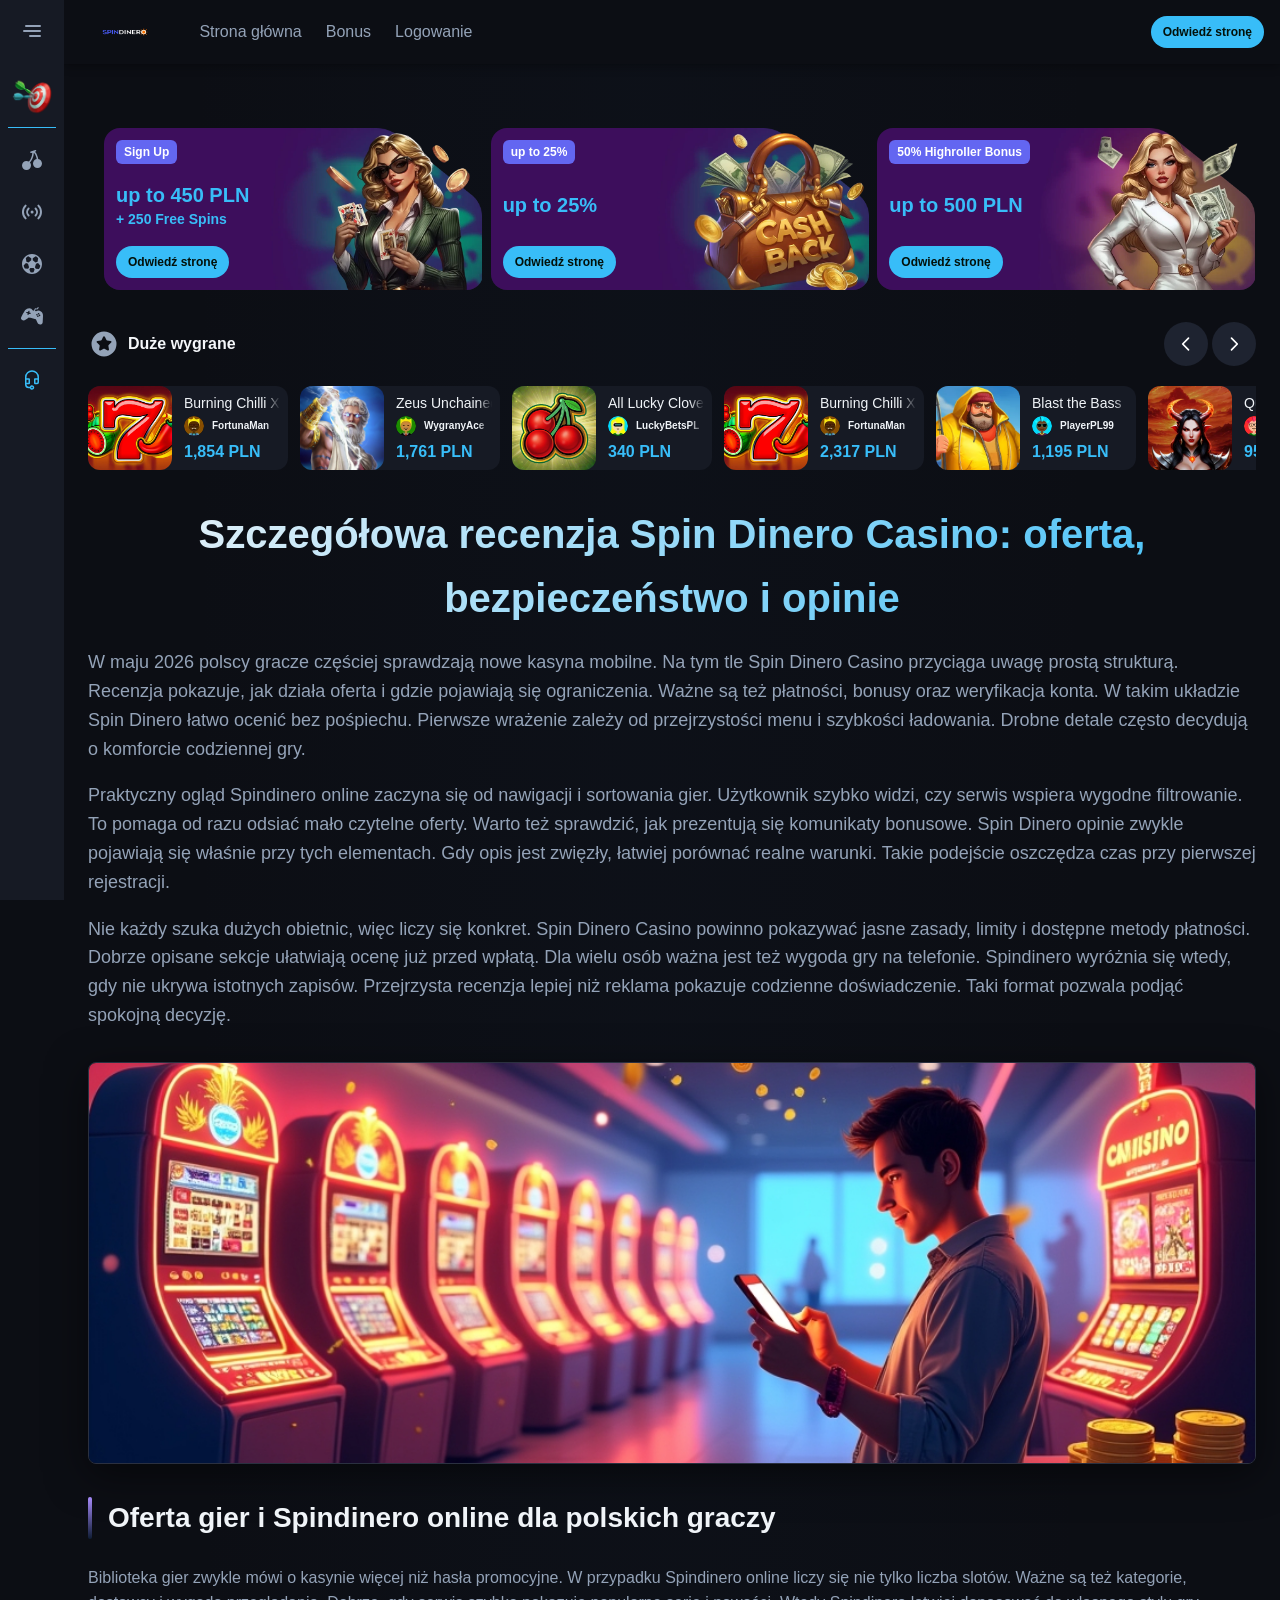
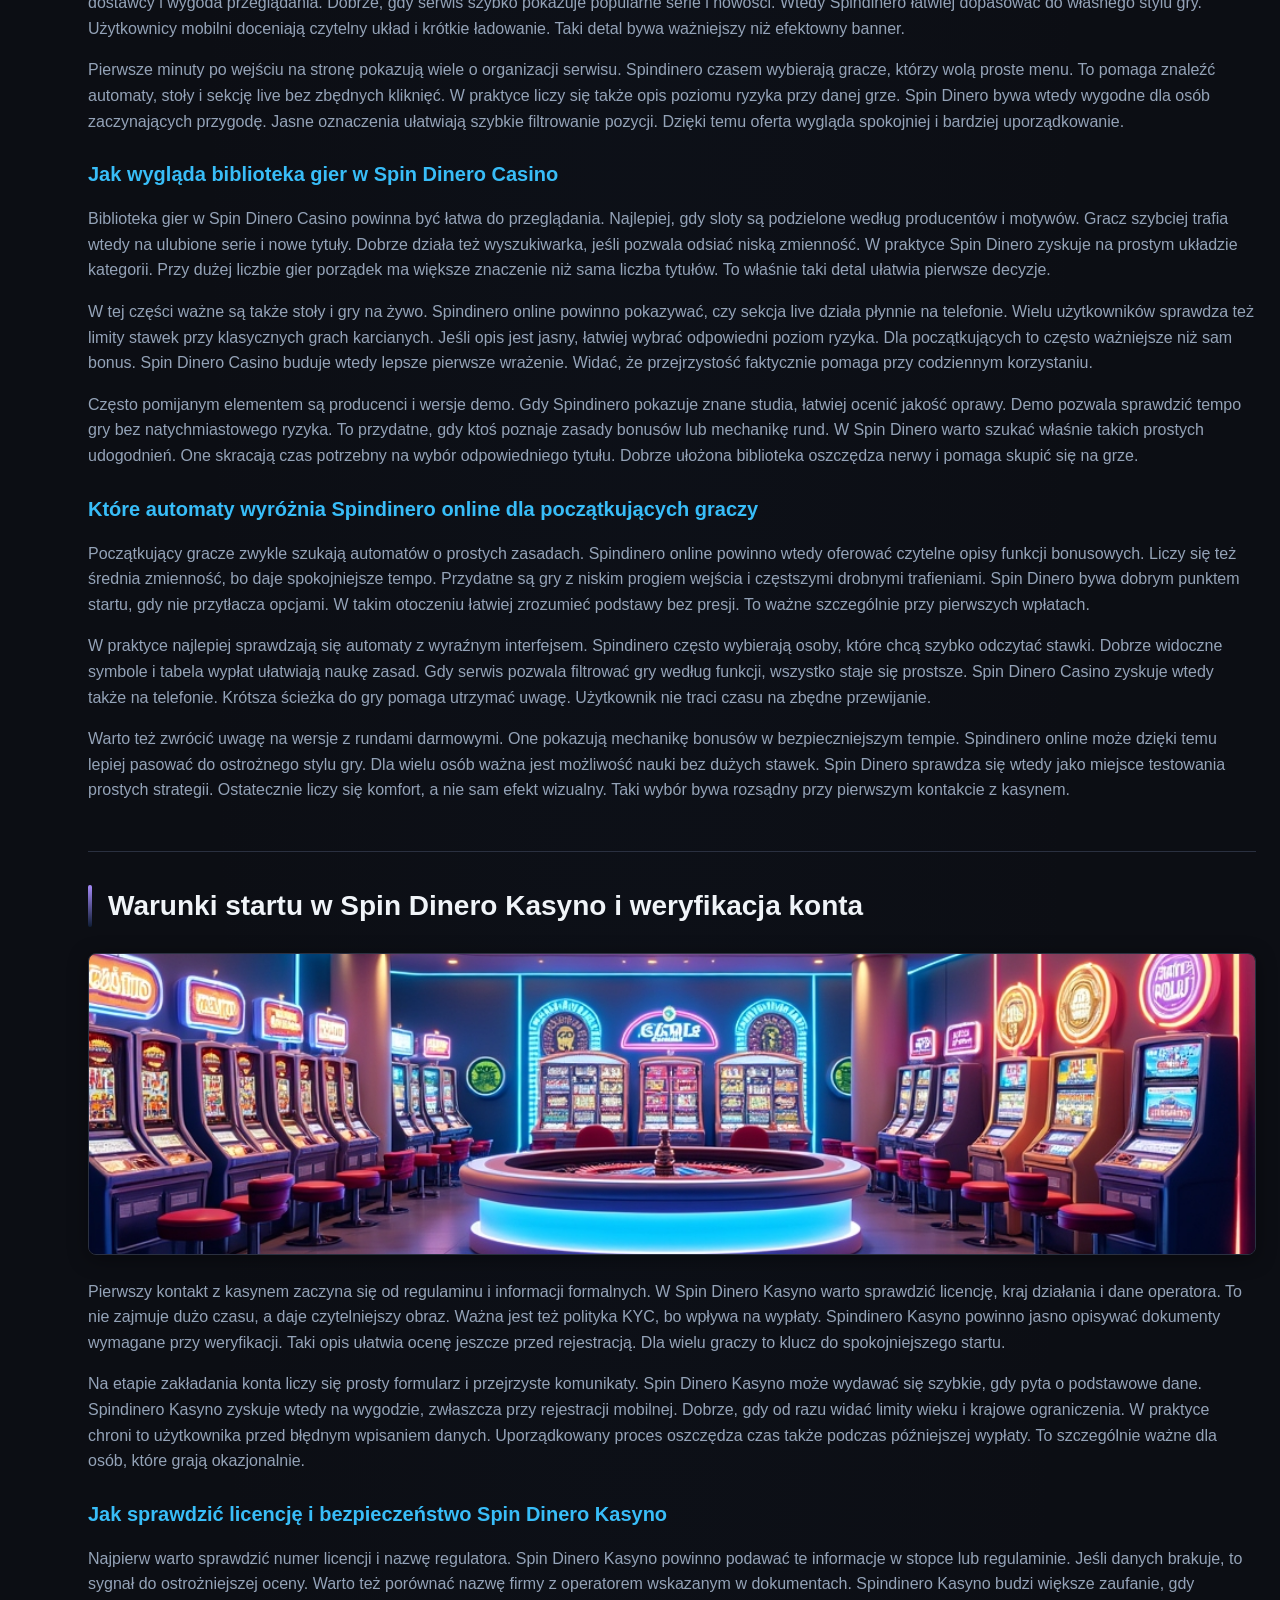
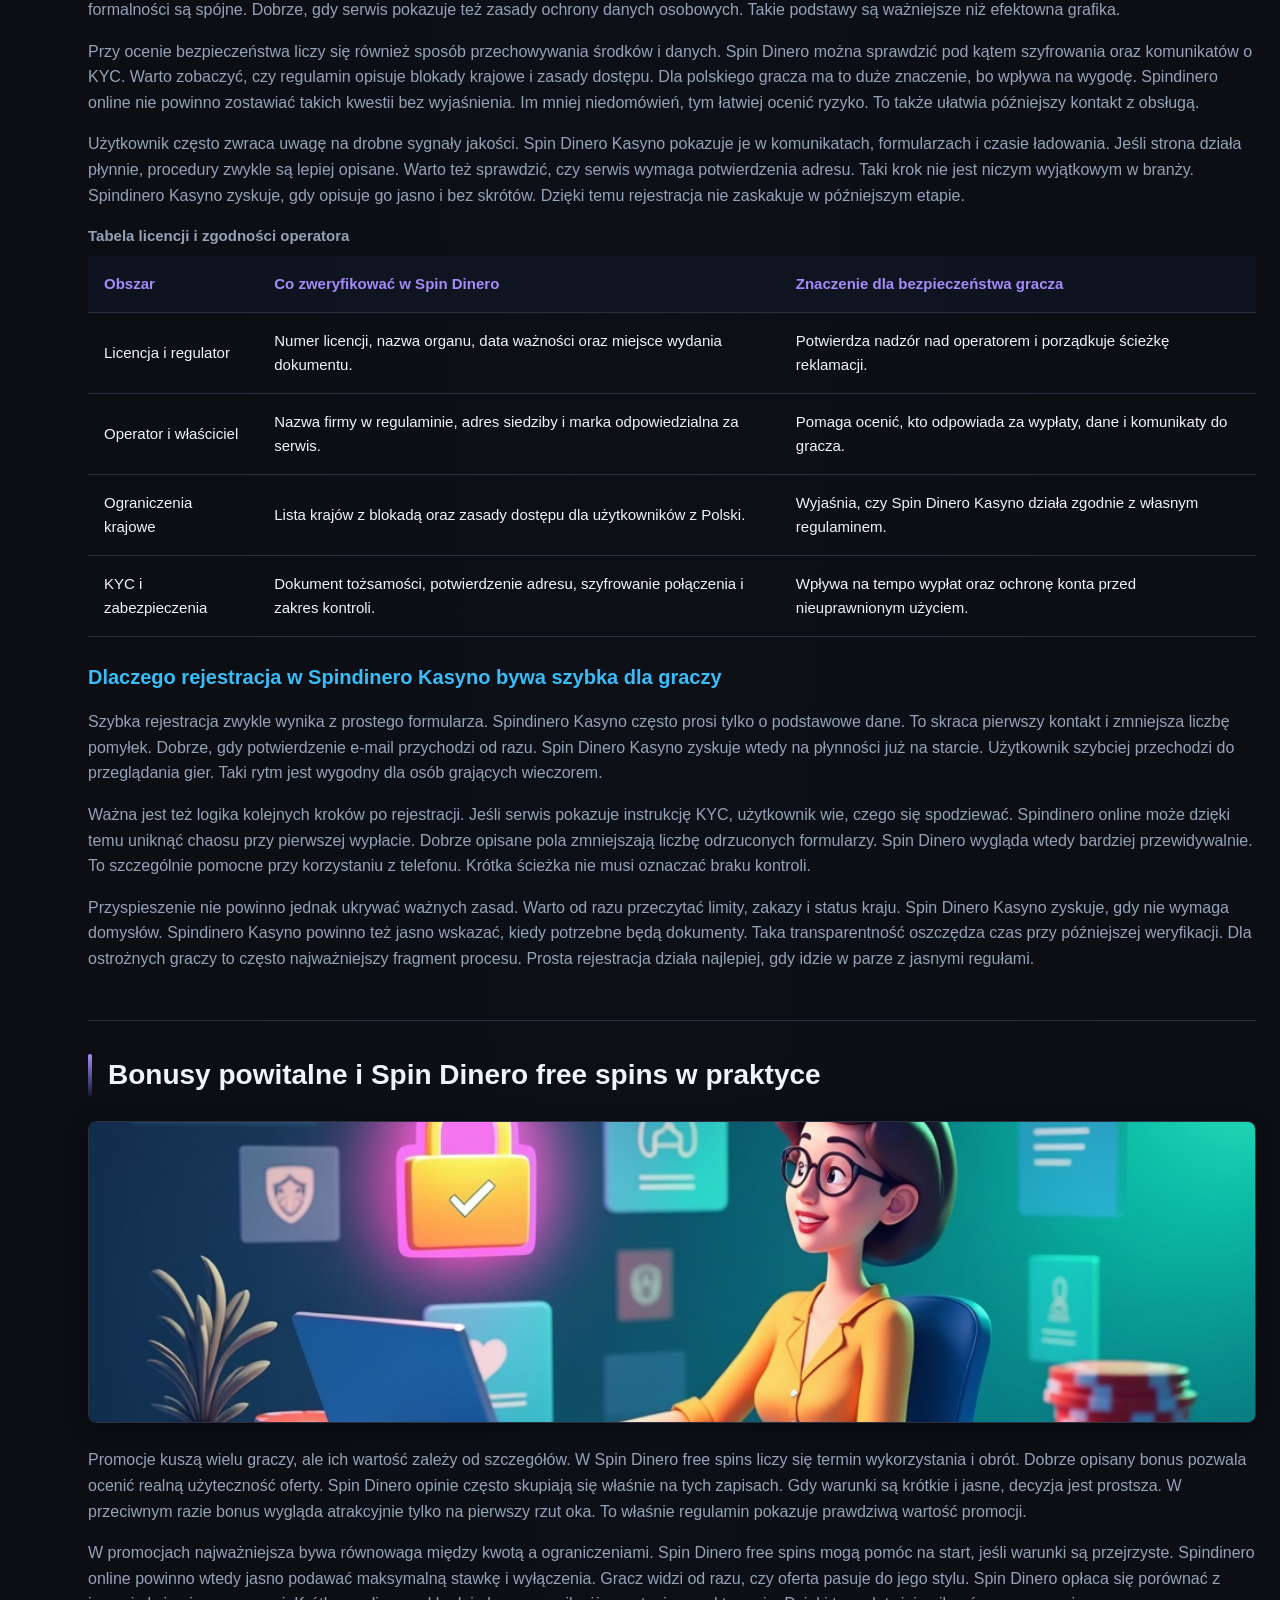
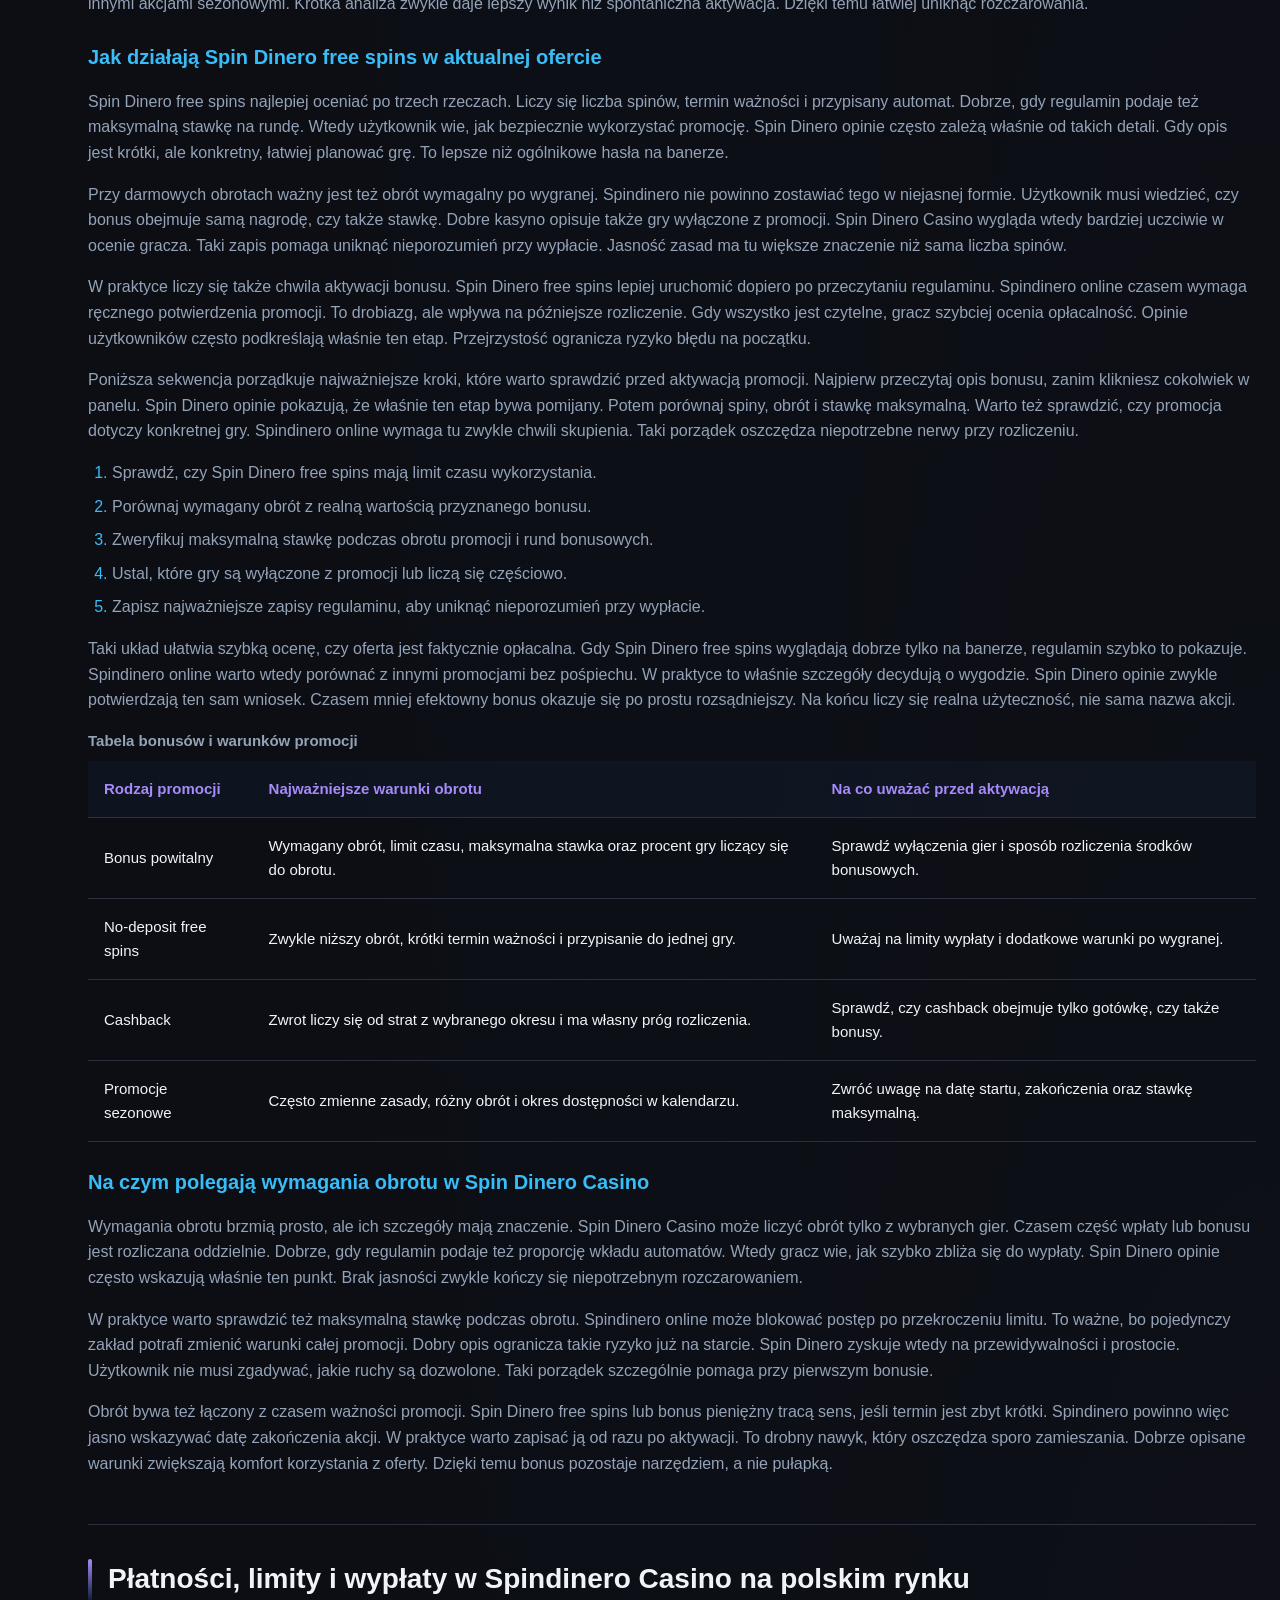
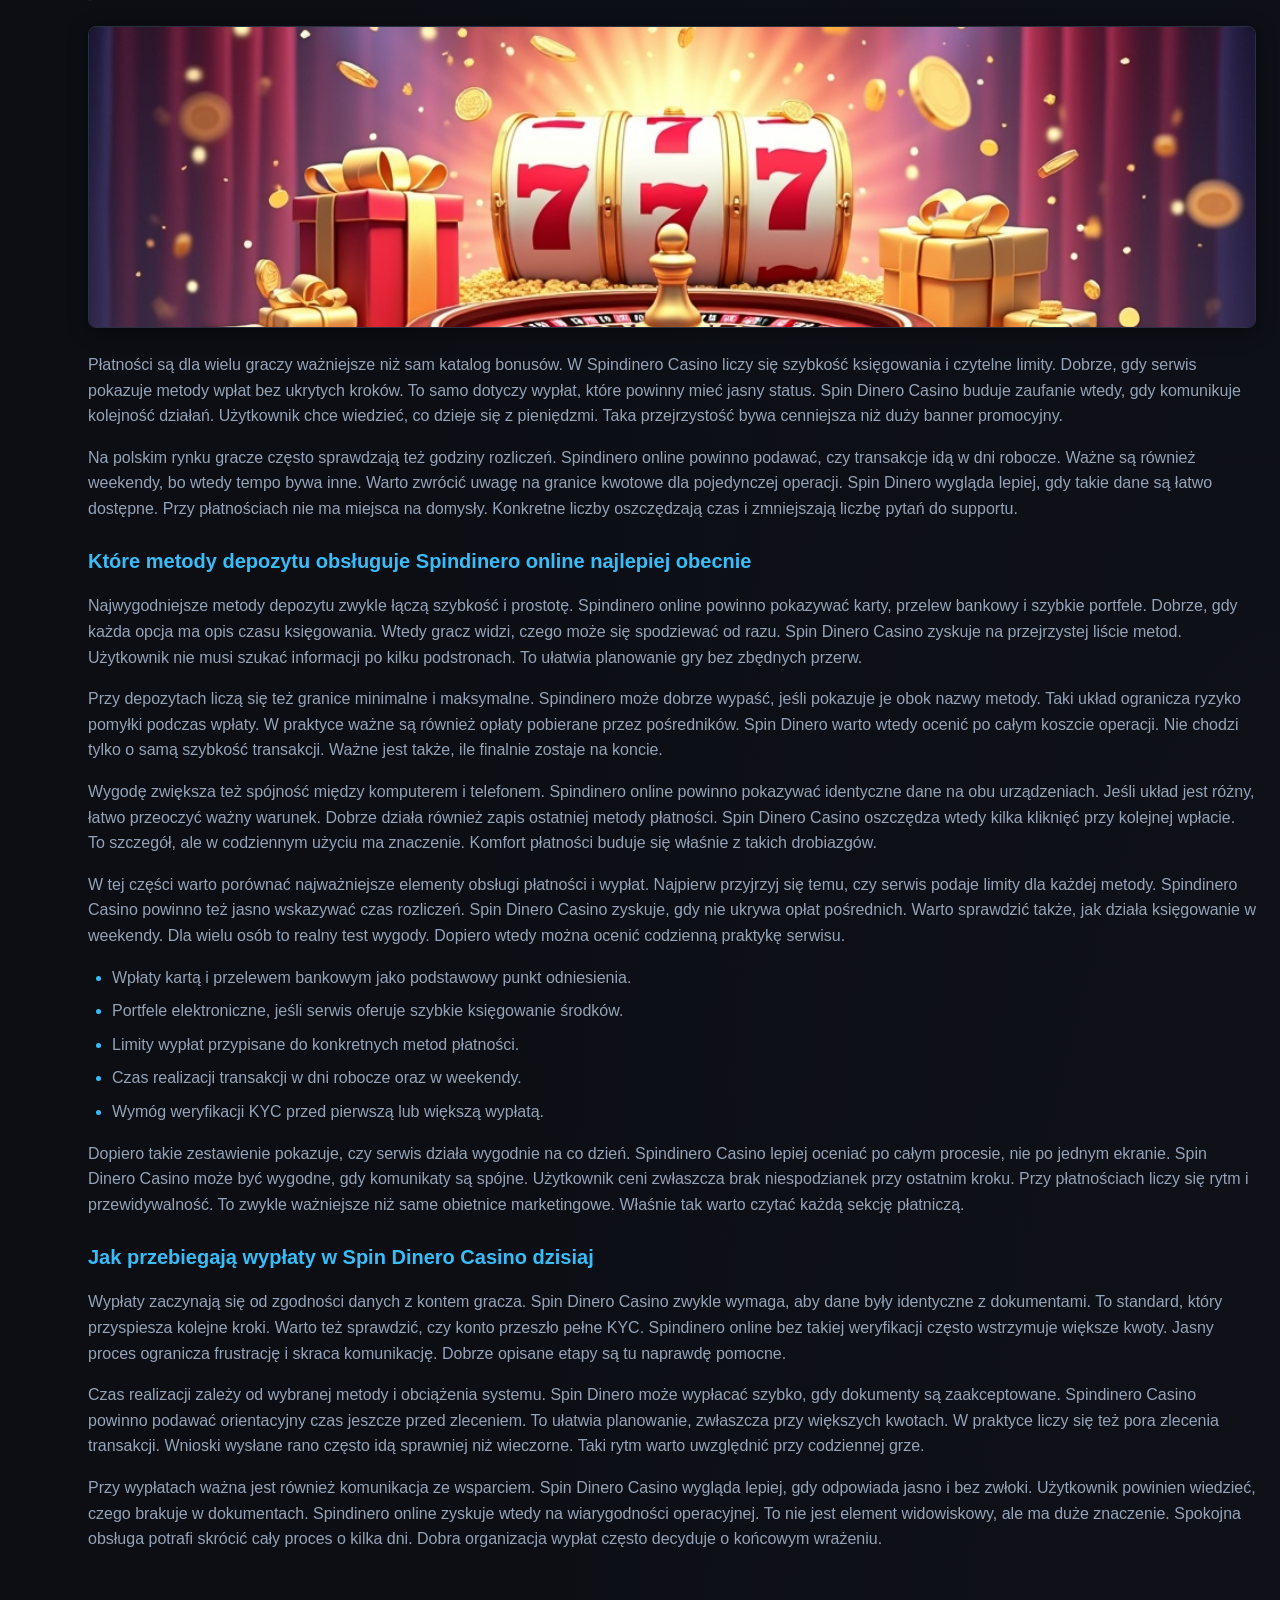
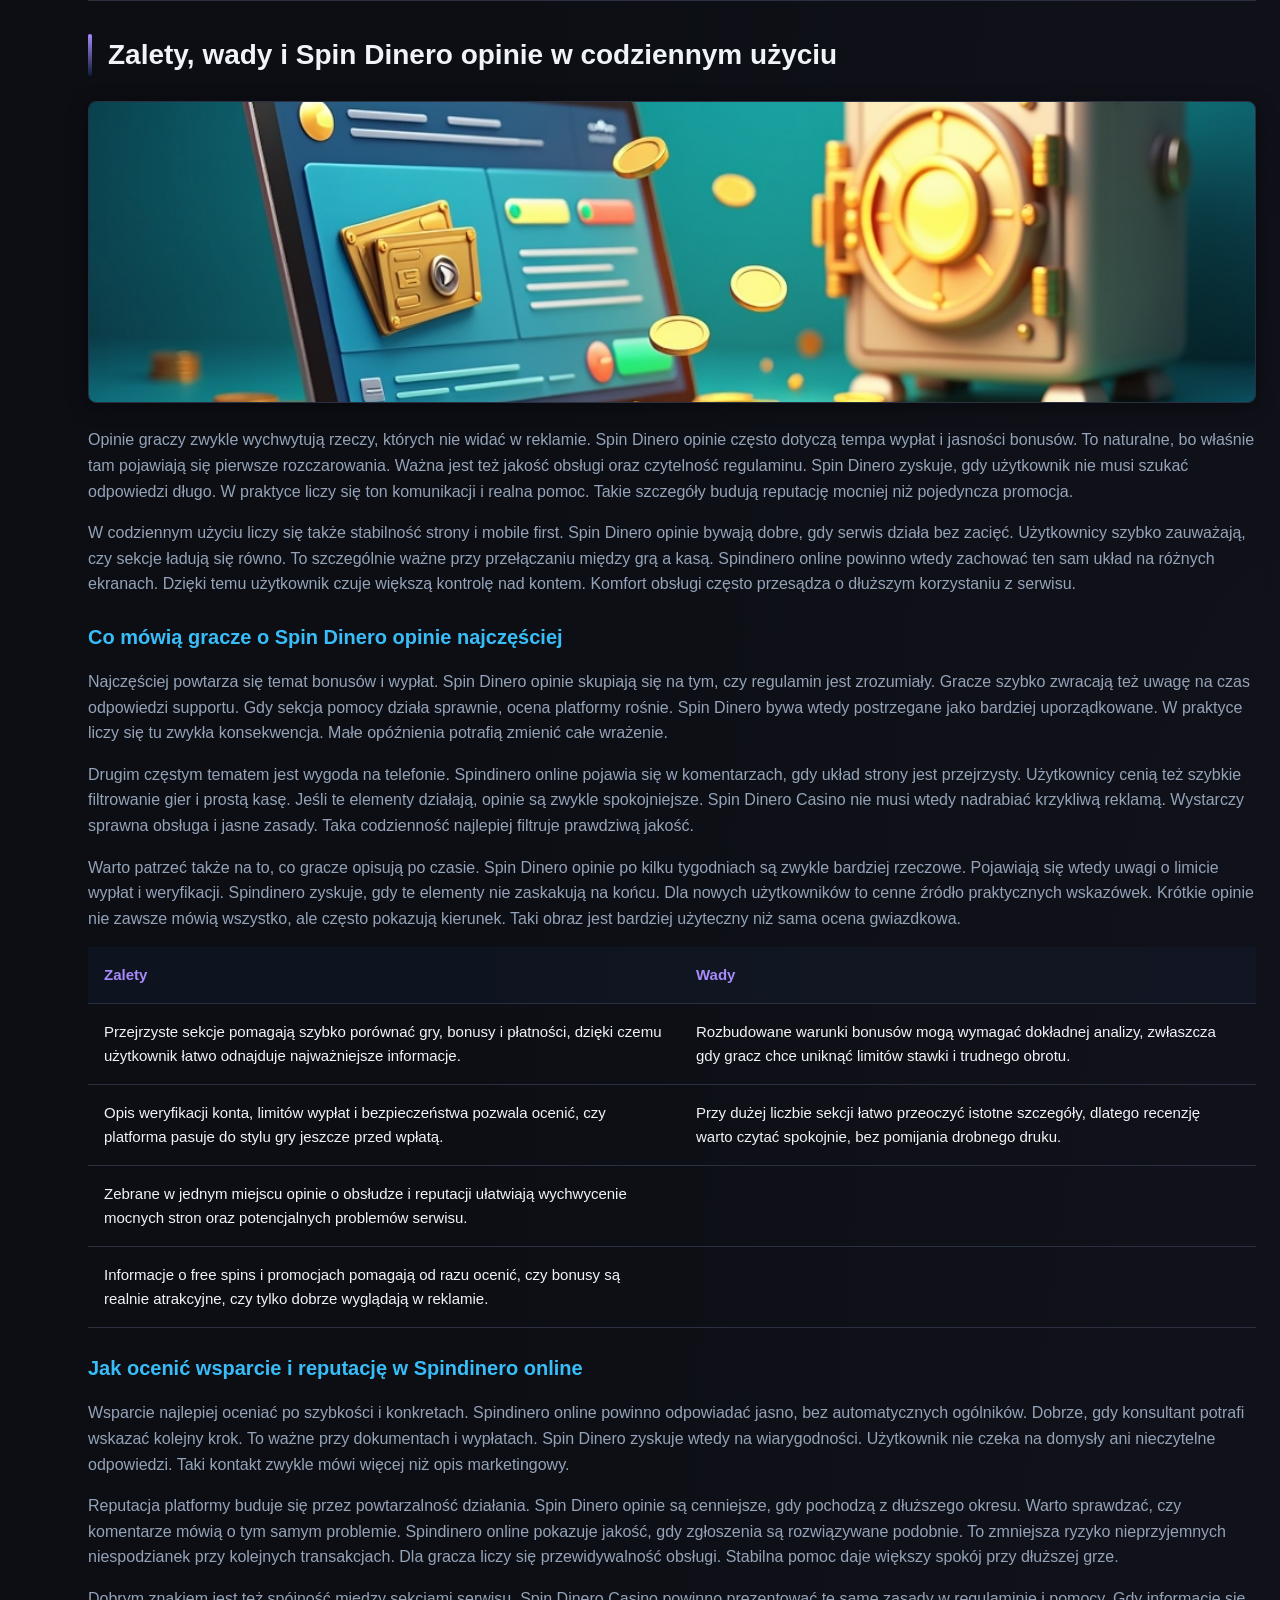
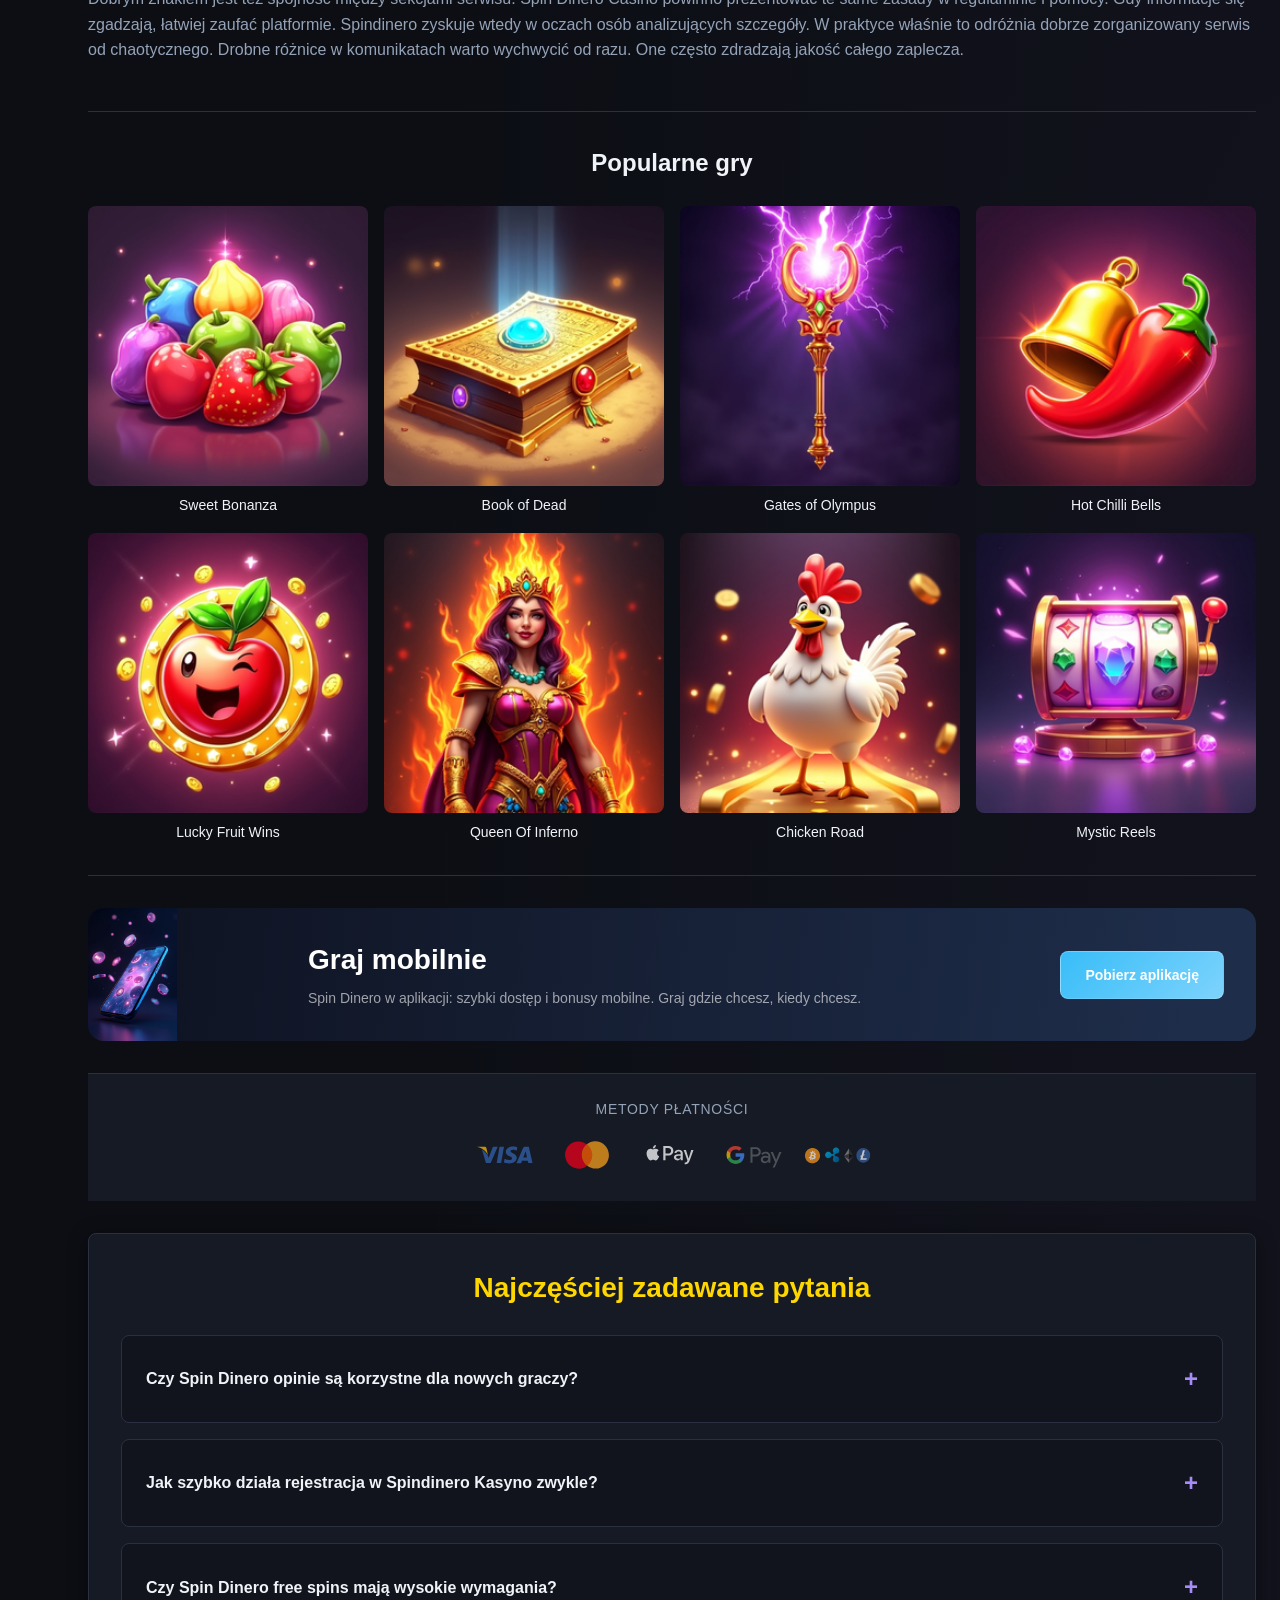
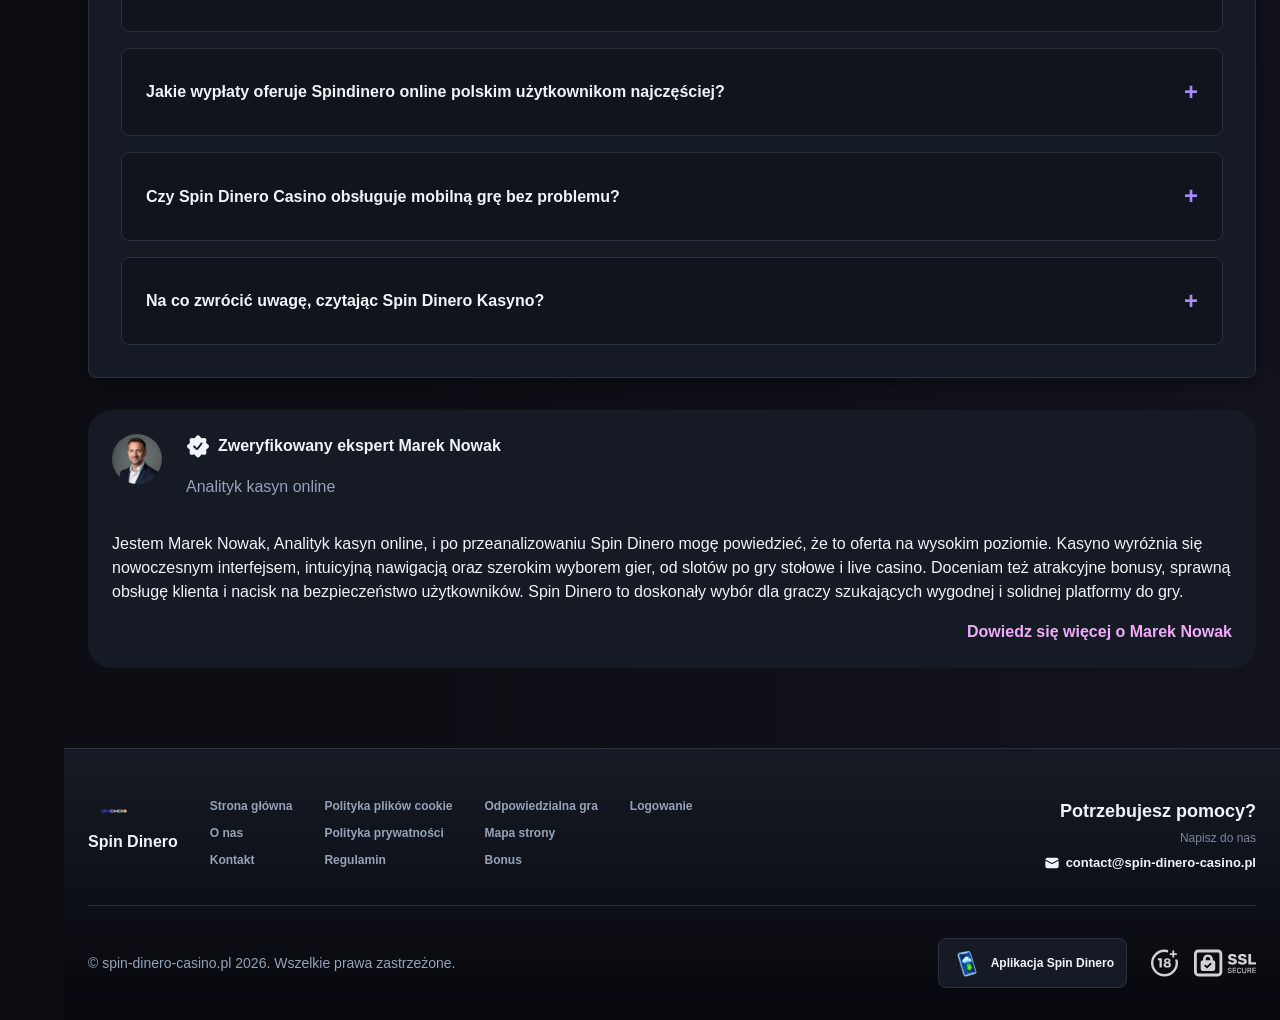
==== index.html @ e8d0415d "Plain copy from spin-dinero-casino.pl" ====
<!DOCTYPE html>
<html lang="pl">
<head>
    <meta charset="UTF-8">
    <meta name="viewport" content="width=device-width, initial-scale=1.0">
    <meta http-equiv="X-UA-Compatible" content="IE=edge">
    <meta name="robots" content="index, follow">
    <meta name="revisit-after" content="7 days">
    <title>Spin Dinero – oficjalne kasyno online dla graczy</title>
    <meta name="title" content="Spin Dinero – oficjalne kasyno online dla graczy">
    <meta name="description" content="Spin Dinero Casino 🎰 sprawdź ofertę i warunki gry, a w opisie Spin Dinero opinie znajdziesz praktyczne wskazówki dla graczy z Polski. Polecamy sprawdzić.">
    <meta name="keywords" content="Spin Dinero, Spindinero, Spin Dinero free spins, Spin Dinero Casino, Spindinero Casino, Spindinero online, Spin Dinero Kasyno, Spin Dinero opinie, Spindinero Kasyno">

    <link rel="canonical" href="https://pckpiez-lancut.pl/pl-PL/">

    <link rel="icon" type="image/png" sizes="32x32" href="/favicon-32x32.png">

    <meta property="og:title" content="Spin Dinero – oficjalne kasyno online dla graczy">
    <meta property="og:description" content="Spin Dinero Casino 🎰 sprawdź ofertę i warunki gry, a w opisie Spin Dinero opinie znajdziesz praktyczne wskazówki dla graczy z Polski. Polecamy sprawdzić.">
    <meta property="og:type" content="website">
    <meta property="og:url" content="https://pckpiez-lancut.pl/">
    <meta property="og:site_name" content="Spin Dinero">
    <meta property="og:locale" content="pl">
    <meta property="og:image" content="https://pckpiez-lancut.pl/images/logo.png">

    <meta name="twitter:card" content="summary">
    <meta name="twitter:title" content="Spin Dinero – oficjalne kasyno online dla graczy">
    <meta name="twitter:description" content="Spin Dinero Casino 🎰 sprawdź ofertę i warunki gry, a w opisie Spin Dinero opinie znajdziesz praktyczne wskazówki dla graczy z Polski. Polecamy sprawdzić.">
    <meta name="twitter:url" content="https://pckpiez-lancut.pl/">
    <meta name="twitter:image" content="https://pckpiez-lancut.pl/images/logo.png">

    <link rel="stylesheet" href="/css/style.css">

    <link rel="stylesheet" href="/css/layout.css">

<link rel="alternate" hreflang="x-default" href="https://pckpiez-lancut.pl/">
<link rel="alternate" hreflang="pl-PL" href="https://pckpiez-lancut.pl/pl-PL/">
</head>
<body>
    <div class="nav-sidebar-ef57932c isFull" id="navSidebar">
        <div class="nav-sidebar-content-ef57932c">
            <div class="nav-sidebar-wrapped-ef57932c">
                <div class="nav-sidebar-header-ef57932c">
                    <button class="nav-sidebar-header-toggle-ef57932c" aria-label="Toggle menu">
                        <span class="nav-sidebar-header-wrap-ef57932c">
                            <svg class="m-icon-ef57932c">
                                <use xlink:href="/assets/icons/sidebar/sprites.svg#hamburger-r"/>
                            </svg>
                        </span>
                    </button>
                </div>
                <div class="nav-sidebar-wrapped-content-ef57932c hideScrollbar-ef57932c">
                    <div class="divider-bottom-ef57932c">
                        <div class="nav-card nav-sidebar-card--wrapped-ef57932c">


                            <a href="/go" class="nav-card__button-ef57932c"
                               title="Misje" rel="noindex nofollow">
                                <img src="/assets/icons/sidebar/missions.webp"
                                     alt="Misje Spin Dinero Kasyno"
                                     title="Misje Spin Dinero Kasyno"
                                     class="nav-card__img-ef57932c">
                            </a>
                        </div>
                    </div>

                        <div class="nav-sidebar-wrapped-item-ef57932c">
                            <a href="/go" title="Wszystkie gry"
                               class="nav-sidebar-icon-ef57932c" rel="noindex nofollow">
                                <svg class="m-icon-ef57932c">
                                    <use xlink:href="/assets/icons/sidebar/sprites.svg#all-games"/>
                                </svg>
                            </a>
                        </div>
                        <div class="nav-sidebar-wrapped-item-ef57932c">
                            <a href="/go" title="Na żywo"
                               class="nav-sidebar-icon-ef57932c" rel="noindex nofollow">
                                <svg class="m-icon-ef57932c">
                                    <use xlink:href="/assets/icons/sidebar/sprites.svg#live"/>
                                </svg>
                            </a>
                        </div>
                        <div class="nav-sidebar-wrapped-item-ef57932c">
                            <a href="/go" title="Sport"
                               class="nav-sidebar-icon-ef57932c" rel="noindex nofollow">
                                <svg class="m-icon-ef57932c">
                                    <use xlink:href="/assets/icons/sidebar/sprites.svg#sport-soccer"/>
                                </svg>
                            </a>
                        </div>
                        <div class="nav-sidebar-wrapped-item-ef57932c">
                            <a href="/go" title="e-sport"
                               class="nav-sidebar-icon-ef57932c" rel="noindex nofollow">
                                <svg class="m-icon-ef57932c">
                                    <use xlink:href="/assets/icons/sidebar/sprites.svg#target-gamepad"/>
                                </svg>
                            </a>
                        </div>

                    <div class="divider-top-ef57932c">
                        <a href="/go" title="Wsparcie"
                           class="nav-sidebar-support-wrapped-ef57932c nav-sidebar-icon-ef57932c" rel="noindex nofollow">
                            <svg class="m-icon-ef57932c">
                                <use xlink:href="/assets/icons/sidebar/sprites.svg#support"/>
                            </svg>
                        </a>
                    </div>
                </div>
            </div>
        </div>
    </div>

    <div class="nav-sidebar-expanded-ef57932c" id="navSidebarExpanded">
        <div class="nav-sidebar-header-ef57932c">
            <button class="nav-sidebar-header-toggle-ef57932c" aria-label="Close menu">
                <span class="nav-sidebar-header-wrap-ef57932c">
                    <svg class="m-icon-ef57932c">
                        <use xlink:href="/assets/icons/sidebar/sprites.svg#cross"/>
                    </svg>
                </span>
            </button>
                <a href="/" class="nav-logo-ef57932c nav-sidebar-header-logo-ef57932c" title="Spin Dinero">
                    <img src="/images/logo.png" alt="Spin Dinero" title="Spin Dinero">
                </a>
        </div>
        <div class="nav-sidebar-expanded-content-ef57932c">
            <div class="nav-sidebar-expanded-scrollY-ef57932c hideScrollbar-ef57932c nav-sidebar-expanded--gap-ef57932c">
                <div class="nav-sidebar-expanded-cards-ef57932c">


                        <div class="nav-card nav-sidebar-card-ef57932c">
                            <a href="/go" class="nav-card__button-ef57932c"
                               title="Bonus" rel="noindex nofollow">
                                <img src="/assets/icons/sidebar/bonus.webp" alt="Bonus Spin Dinero free spins"
                                     title="Bonus Spin Dinero free spins" class="nav-card__img-ef57932c">
                                <span class="nav-card__title-ef57932c">Bonus</span>
                            </a>
                        </div>


                        <div class="nav-card nav-sidebar-card-ef57932c">
                            <a href="/go" class="nav-card__button-ef57932c"
                               title="Misje" rel="noindex nofollow">
                                <img src="/assets/icons/sidebar/missions.webp" alt="Misje Spin Dinero Kasyno"
                                     title="Misje Spin Dinero Kasyno" class="nav-card__img-ef57932c">
                                <span class="nav-card__title-ef57932c">Misje</span>
                            </a>
                        </div>

                    <div class="nav-sidebar-cards-grid-ef57932c">


                            <div class="nav-card nav-sidebar-card-ef57932c">
                                <a href="/go" class="nav-card__button-ef57932c"
                                   title="Koło" rel="noindex nofollow">
                                    <img src="/assets/icons/sidebar/wheel.gif" alt="Koło Spin Dinero"
                                         title="Koło Spin Dinero" class="nav-card__img-ef57932c">
                                    <span class="nav-card__title-ef57932c">Koło</span>
                                </a>
                            </div>


                            <div class="nav-card nav-sidebar-card-ef57932c">
                                <a href="/go" class="nav-card__button-ef57932c"
                                   title="Lojalność" rel="noindex nofollow">
                                    <img src="/assets/icons/sidebar/loyalty.webp" alt="Lojalność Spin Dinero Kasyno"
                                         title="Lojalność Spin Dinero Kasyno" class="nav-card__img-ef57932c">
                                    <span class="nav-card__title-ef57932c">Lojalność</span>
                                </a>
                            </div>


                            <div class="nav-card nav-sidebar-card-ef57932c">
                                <a href="/go" class="nav-card__button-ef57932c"
                                   title="Zwrot gotówki" rel="noindex nofollow">
                                    <img src="/assets/icons/sidebar/cashback.webp" alt="Zwrot gotówki Spindinero Kasyno"
                                         title="Zwrot gotówki Spindinero Kasyno" class="nav-card__img-ef57932c">
                                    <span class="nav-card__title-ef57932c">Zwrot gotówki</span>
                                </a>
                            </div>


                            <div class="nav-card nav-sidebar-card-ef57932c">
                                <a href="/go" class="nav-card__button-ef57932c"
                                   title="Klub VIP" rel="noindex nofollow">
                                    <img src="/assets/icons/sidebar/vipclub.webp" alt="Klub VIP Spin Dinero opinie"
                                         title="Klub VIP Spin Dinero opinie" class="nav-card__img-ef57932c">
                                    <span class="nav-card__title-ef57932c">Klub VIP</span>
                                </a>
                            </div>


                            <div class="nav-card nav-sidebar-card-ef57932c">
                                <a href="/go" class="nav-card__button-ef57932c"
                                   title="Promocje" rel="noindex nofollow">
                                    <img src="/assets/icons/sidebar/promotions.webp" alt="Promocje Spin Dinero free spins"
                                         title="Promocje Spin Dinero free spins" class="nav-card__img-ef57932c">
                                    <span class="nav-card__title-ef57932c">Promocje</span>
                                </a>
                            </div>
                    </div>
                </div>

                <ul class="nav-sidebar-items-ef57932c nav-sidebar-expanded-items-ef57932c">
                        <li class="nav-sidebar-items-item">
                            <a href="/go" class="nav-sidebar-items-dropdown"
                               title="Wszystkie gry" rel="noindex nofollow">
                                <div class="nav-sidebar-items-title-ef57932c nav-sidebar-items-title--light-ef57932c">
                                    <div class="m-icon-container-ef57932c nav-sidebar-item-icon-ef57932c">
                                        <svg class="m-icon-ef57932c">
                                            <use xlink:href="/assets/icons/sidebar/sprites.svg#all-games"/>
                                        </svg>
                                    </div>
                                    <span>Wszystkie gry</span>
                                </div>
                            </a>
                        </li>
                        <li class="nav-sidebar-items-item">
                            <a href="/go" class="nav-sidebar-items-dropdown"
                               title="Na żywo" rel="noindex nofollow">
                                <div class="nav-sidebar-items-title-ef57932c nav-sidebar-items-title--light-ef57932c">
                                    <div class="m-icon-container-ef57932c nav-sidebar-item-icon-ef57932c">
                                        <svg class="m-icon-ef57932c">
                                            <use xlink:href="/assets/icons/sidebar/sprites.svg#live"/>
                                        </svg>
                                    </div>
                                    <span>Na żywo</span>
                                </div>
                            </a>
                        </li>
                        <li class="nav-sidebar-items-item">
                            <a href="/go" class="nav-sidebar-items-dropdown"
                               title="Sport" rel="noindex nofollow">
                                <div class="nav-sidebar-items-title-ef57932c nav-sidebar-items-title--light-ef57932c">
                                    <div class="m-icon-container-ef57932c nav-sidebar-item-icon-ef57932c">
                                        <svg class="m-icon-ef57932c">
                                            <use xlink:href="/assets/icons/sidebar/sprites.svg#sport-soccer"/>
                                        </svg>
                                    </div>
                                    <span>Sport</span>
                                </div>
                            </a>
                        </li>
                        <li class="nav-sidebar-items-item">
                            <a href="/go" class="nav-sidebar-items-dropdown"
                               title="e-sport" rel="noindex nofollow">
                                <div class="nav-sidebar-items-title-ef57932c nav-sidebar-items-title--light-ef57932c">
                                    <div class="m-icon-container-ef57932c nav-sidebar-item-icon-ef57932c">
                                        <svg class="m-icon-ef57932c">
                                            <use xlink:href="/assets/icons/sidebar/sprites.svg#target-gamepad"/>
                                        </svg>
                                    </div>
                                    <span>e-sport</span>
                                </div>
                            </a>
                        </li>
                </ul>

                <ul class="nav-sidebar-items-ef57932c nav-sidebar-expanded-items-ef57932c flex-1-ef57932c"></ul>

                <div class="nav-sidebar-expanded-support-ef57932c">
                    <div class="nav-sidebar-expanded-support-help-ef57932c">
                        <a href="/go" title="Wsparcie"
                           class="m-button-ef57932c m-button--success-ef57932c m-button--m-ef57932c nav-sidebar-support-ef57932c"
                           rel="noindex nofollow">
                            <div class="m-button-content-ef57932c">
                                <svg class="m-icon-ef57932c">
                                    <use xlink:href="/assets/icons/sidebar/sprites.svg#support"/>
                                </svg>
                                Wsparcie
                            </div>
                        </a>
                    </div>
                </div>

                <div class="nav-sidebar-expanded-app-links-ef57932c">
                    <a href="/go" class="footer-app-button-ef57932c"
                       title="Aplikacja Spin Dinero" rel="noindex nofollow">
                        <img class="footer-app-button-image-ef57932c"
                             alt="Aplikacja Spin Dinero"
                             title="Aplikacja Spin Dinero"
                             src="/assets/icons/mobile/app-button-icon.webp">
                        <div class="footer-app-button-text-ef57932c">
                            <p class="m-text-ef57932c m-fs12-ef57932c m-fw700-ef57932c m-lh160-ef57932c footer-app-button-title-ef57932c">Aplikacja Spin Dinero</p>
                            <p class="m-text-ef57932c m-fs10-ef57932c m-fw500-ef57932c m-lh160-ef57932c footer-app-button-description-ef57932c"
                               style="color: #ffffff;">Zainstaluj naszą aplikację</p>
                        </div>
                    </a>
                </div>
            </div>
        </div>
    </div>

    <div class="bottom-overlays-ef57932c">
        <div class="bottom-action-buttons-ef57932c bottom-overlays__action-buttons-ef57932c">
            <div class="bottom-communication-button-ef57932c">
                <button class="m-button-ef57932c m-gradient-border m-button--secondary-ef57932c m-button--m-ef57932c scroll-top-btn-ef57932c"
                        aria-label="Scroll to top" title="Scroll to top">
                    <div class="m-icon-container-ef57932c">
                        <span class="scroll-top-arrow-ef57932c">&uarr;</span>
                    </div>
                </button>
            </div>
        </div>

        <nav class="mobile-nav-ef57932c" aria-label="Mobile navigation">
            <div class="mobile-nav-wrap-ef57932c">
                <a href="/go" title="Wszystkie gry"
                   rel="noindex nofollow" target="_blank">
                    <div class="mobile-nav-item-ef57932c">
                        <div class="mobile-nav-item__icon-wrap-ef57932c">
                            <svg class="m-icon-ef57932c m-icon-loadable mobile-nav-item__icon-ef57932c">
                                <use xlink:href="/assets/icons/sidebar/sprites.svg#all-games"/>
                            </svg>
                        </div>
                        <p class="m-text-ef57932c m-fs10-ef57932c m-fw600-ef57932c m-lh160-ef57932c m-text-center-ef57932c mobile-nav-item__text-ef57932c">Wszystkie gry</p>
                    </div>
                </a>

                <a href="/go" title="Sport"
                   rel="noindex nofollow" target="_blank">
                    <div class="mobile-nav-item-ef57932c">
                        <div class="mobile-nav-item__icon-wrap-ef57932c">
                            <svg class="m-icon-ef57932c m-icon-loadable mobile-nav-item__icon-ef57932c">
                                <use xlink:href="/assets/icons/sidebar/sprites.svg#sport-soccer"/>
                            </svg>
                        </div>
                        <p class="m-text-ef57932c m-fs10-ef57932c m-fw600-ef57932c m-lh160-ef57932c m-text-center-ef57932c mobile-nav-item__text-ef57932c">Sport</p>
                    </div>
                </a>

                <div class="mobile-nav-item-ef57932c">
                    <a href="/go"
                       class="m-button-ef57932c m-gradient-border m-button--primary-ef57932c m-button--m-ef57932c mobile-nav-item__icon-wrap-ef57932c"
                       title="Odwiedź stronę"
                       rel="noindex nofollow" target="_blank">
                        <div class="m-button-content-ef57932c">
                            <svg class="m-icon-ef57932c m-icon-loadable mobile-nav-item__icon-ef57932c">
                                <use xlink:href="/assets/icons/sidebar/sprites.svg#person"/>
                            </svg>
                        </div>
                    </a>
                    <p class="m-text-ef57932c m-fs10-ef57932c m-fw600-ef57932c m-lh160-ef57932c m-text-center-ef57932c mobile-nav-item__text-ef57932c">Odwiedź stronę</p>
                </div>

                <a href="/go" title="Bonus"
                   rel="noindex nofollow" target="_blank">
                    <div class="mobile-nav-item-ef57932c">
                        <div class="mobile-nav-item__icon-wrap-ef57932c">
                            <svg class="m-icon-ef57932c m-icon-loadable mobile-nav-item__icon-ef57932c">
                                <use xlink:href="/assets/icons/sidebar/sprites.svg#gift"/>
                            </svg>
                        </div>
                        <p class="m-text-ef57932c m-fs10-ef57932c m-fw600-ef57932c m-lh160-ef57932c m-text-center-ef57932c mobile-nav-item__text-ef57932c">Bonus</p>
                    </div>
                </a>

                <a href="/go" title="Misje"
                   rel="noindex nofollow" target="_blank">
                    <div class="mobile-nav-item-ef57932c">
                        <div class="mobile-nav-item__icon-wrap-ef57932c">
                            <svg class="m-icon-ef57932c m-icon-loadable mobile-nav-item__icon-ef57932c">
                                <use xlink:href="/assets/icons/sidebar/sprites.svg#activities"/>
                            </svg>
                        </div>
                        <p class="m-text-ef57932c m-fs10-ef57932c m-fw600-ef57932c m-lh160-ef57932c m-text-center-ef57932c mobile-nav-item__text-ef57932c">Misje</p>
                    </div>
                </a>
            </div>
        </nav>
    </div>


    <div class="site-wrapper-ef57932c with-sidebar-ef57932c">
<nav class="main-nav-ef57932c">
    <div class="main-nav-content-ef57932c">
        <div class="main-nav-content-left-ef57932c">
            <button class="main-nav-content-toggle-ef57932c nav-sidebar-header-toggle-ef57932c" aria-label="Toggle menu" aria-expanded="false">
                <svg class="m-icon-ef57932c m-icon-loadable">
                    <use xlink:href="/assets/icons/sidebar/sprites.svg#hamburger"/>
                </svg>
            </button>

            <a href="/" class="nav-logo-ef57932c main-nav-logo-ef57932c" title="Spin Dinero">
                <img src="/images/logo.png" alt="Spin Dinero" title="Spin Dinero">
            </a>
        </div>

        <div class="main-nav-content-center-ef57932c">
            <a href="/" class="nav-link-ef57932c" title="Strona główna">Strona główna</a>
            <a href="/bonus/" class="nav-link-ef57932c" title="Bonus">Bonus</a>
            <a href="/login/" class="nav-link-ef57932c" title="Logowanie">Logowanie</a>
        </div>

        <div class="main-nav-content-auth-ef57932c">
            <a class="m-button-ef57932c m-gradient-border m-button--primary-ef57932c m-button--s-ef57932c"
               href="/go" title="Odwiedź stronę"
               rel="noindex nofollow" target="_blank">
                <div class="m-button-content-ef57932c">Odwiedź stronę</div>
            </a>
        </div>
    </div>
</nav>
        <main class="main-content-ef57932c">
<article class="page-content-ef57932c">
    <div class="container-ef57932c">


<section class="lobby-banners-ef57932c">
    <div class="lobby-slider-ef57932c" style="--max-slide-width:auto;--bp-xxxl-plus:33.3333%;--slides-xxxl-plus:3;--bp-xxxl:33.3333%;--slides-xxxl:3;--bp-xxl:33.3333%;--slides-xxl:3;--bp-xl-2:33.3333%;--slides-xl-2:3;--bp-xl:100%;--slides-xl:1;--bp-l:100%;--slides-l:1;--bp-m:100%;--slides-m:1;--bp-s:100%;--slides-s:1;--bp-xs:100%;--slides-xs:1;--bp-xxs:100%;--slides-xxs:1;">
        <div class="lobby-slider__scroll-wrap-ef57932c">
            <div class="lobby-slider__scroll-box-ef57932c">
                <div class="lobby-slider__slide-ef57932c">
                    <div class="lobby-slider__slide-content-ef57932c">
                        <div class="lobby-banners__banner">
                            <div class="lobby-banner-ef57932c">
                                <div class="lobby-banner-picture-ef57932c lobby-banner__image-ef57932c">
                                    <picture class="banner-picture-ef57932c">
                                        <img src="/assets/banners/play-jonny.webp" alt="Sign Up Spindinero Casino" title="Sign Up Spindinero Casino" fetchpriority="high" loading="eager" decoding="async">
                                    </picture>
                                </div>
                                <div class="lobby-banner__content-ef57932c">
                                    <div class="lobby-badge-ef57932c lobby-badge--secondary-ef57932c lobby-badge--m-ef57932c">
                                        <div class="lobby-badge-content-ef57932c">
                                            <div class="lobby-badge-text-ef57932c">Sign Up</div>
                                        </div>
                                    </div>
                                    <div class="lobby-banner__text-ef57932c">
                                        <p class="lobby-banner-text-ef57932c lobby-banner-text--header-ef57932c" style="color:var(--color-at400);">
                                            up to 450 PLN
                                        </p>
                                        <p class="lobby-banner-text-ef57932c lobby-banner-text--body-ef57932c" style="color:var(--color-at400);">
                                            + 250 Free Spins
                                        </p>
                                    </div>
                                    <a href="/go" rel="noindex nofollow" target="_blank" class="lobby-btn-ef57932c lobby-btn--primary-ef57932c lobby-btn--s-ef57932c" title="Sign Up Odwiedź stronę">
                                        <div class="lobby-btn-content-ef57932c">Odwiedź stronę</div>
                                    </a>
                                </div>
                            </div>
                        </div>
                    </div>
                </div>
                <div class="lobby-slider__slide-ef57932c">
                    <div class="lobby-slider__slide-content-ef57932c">
                        <div class="lobby-banners__banner">
                            <div class="lobby-banner-ef57932c">
                                <div class="lobby-banner-picture-ef57932c lobby-banner__image-ef57932c">
                                    <picture class="banner-picture-ef57932c">
                                        <img src="/assets/banners/playjonny.webp" alt="up to 25% Spin Dinero free spins" title="up to 25% Spin Dinero free spins" loading="lazy" fetchpriority="low" decoding="async">
                                    </picture>
                                </div>
                                <div class="lobby-banner__content-ef57932c">
                                    <div class="lobby-badge-ef57932c lobby-badge--secondary-ef57932c lobby-badge--m-ef57932c">
                                        <div class="lobby-badge-content-ef57932c">
                                            <div class="lobby-badge-text-ef57932c">up to 25%</div>
                                        </div>
                                    </div>
                                    <div class="lobby-banner__text-ef57932c">
                                        <p class="lobby-banner-text-ef57932c lobby-banner-text--header-ef57932c" style="color:var(--color-at400);">
                                            up to 25%
                                        </p>
                                    </div>
                                    <a href="/go" rel="noindex nofollow" target="_blank" class="lobby-btn-ef57932c lobby-btn--primary-ef57932c lobby-btn--s-ef57932c" title="up to 25% Odwiedź stronę">
                                        <div class="lobby-btn-content-ef57932c">Odwiedź stronę</div>
                                    </a>
                                </div>
                            </div>
                        </div>
                    </div>
                </div>
                <div class="lobby-slider__slide-ef57932c">
                    <div class="lobby-slider__slide-content-ef57932c">
                        <div class="lobby-banners__banner">
                            <div class="lobby-banner-ef57932c">
                                <div class="lobby-banner-picture-ef57932c lobby-banner__image-ef57932c">
                                    <picture class="banner-picture-ef57932c">
                                        <img src="/assets/banners/play-jonny-casino.webp" alt="50% Highroller Bonus Spindinero online" title="50% Highroller Bonus Spindinero online" loading="lazy" fetchpriority="low" decoding="async">
                                    </picture>
                                </div>
                                <div class="lobby-banner__content-ef57932c">
                                    <div class="lobby-badge-ef57932c lobby-badge--secondary-ef57932c lobby-badge--m-ef57932c">
                                        <div class="lobby-badge-content-ef57932c">
                                            <div class="lobby-badge-text-ef57932c">50% Highroller Bonus</div>
                                        </div>
                                    </div>
                                    <div class="lobby-banner__text-ef57932c">
                                        <p class="lobby-banner-text-ef57932c lobby-banner-text--header-ef57932c" style="color:var(--color-at400);">
                                            up to 500 PLN
                                        </p>
                                    </div>
                                    <a href="/go" rel="noindex nofollow" target="_blank" class="lobby-btn-ef57932c lobby-btn--primary-ef57932c lobby-btn--s-ef57932c" title="50% Highroller Bonus Odwiedź stronę">
                                        <div class="lobby-btn-content-ef57932c">Odwiedź stronę</div>
                                    </a>
                                </div>
                            </div>
                        </div>
                    </div>
                </div>
            </div>
        </div>
    </div>
</section>

<section class="recent-big-wins-section-ef57932c">
    <div class="recent-big-wins-slider-ef57932c"
         data-asset-pools='{"avatar_files": ["40x40.0.webp", "40x40.1.webp", "40x40.2.webp", "40x40.3.webp", "40x40.4.webp", "40x40.5.webp", "40x40.6.webp", "40x40.7.webp", "40x40.8.webp", "40x40.9.webp", "40x40.10.webp", "40x40.11.webp", "40x40.12.webp", "40x40.13.webp", "40x40.14.webp"], "currency": "PLN", "game_icons": ["inout.webp", "penguinking.webp", "penguinking1.webp", "shadylady.oops.webp", "softswiss.1spin4win-LuckyFruitWins100_designed.webp", "softswiss.scatterkings-GoldLuckSizzlingSevens.webp", "softswiss.softswiss-AllLuckyClover100_designed.webp", "softswiss.softswiss-BurningChilliX_designed.webp", "softswiss.softswiss-HotChilliBells_designed.webp", "softswiss.webp", "spinomenal.SlotMachine_ZeusUnchainedHoldHit_designed.webp", "spinomenal.webp"], "game_names": ["Chicken Road", "Super Cash Boost: Hold \u0026 Win", "Break the Piggy Bank", "Oops", "Lucky Fruit Wins 100", "Inferno Sevens", "All Lucky Clovers 100", "Burning Chilli X", "Hot Chilli Bells", "Blast the Bass", "Zeus Unchained - Hold \u0026 Hit", "Queen Of Inferno"], "max_amount": 2500, "min_amount": 300, "usernames": ["LuckyGracz", "ZlotyWin77", "SlotMasterPL", "JackpotPro2024", "WygranyAce", "KasaHunter", "SpinKrol88", "MegaWygrana", "PlayerPL99", "Fortuna777", "KasynoHero", "LuckyBetsPL", "BonusowyGracz", "Szczesciarz24", "WinatorX", "GoldSlotter", "KrolJackpot", "SpinWinner7", "Gracz888", "MegaLuckPL", "TurboWygrana", "ReelMasterPL", "FortunaMan", "BigWinPolska", "JackpotBlysk"]}'
         data-keywords='["Spin Dinero Casino", "Spin Dinero", "Spindinero", "Spindinero Casino", "Spin Dinero free spins", "Spin Dinero Kasyno", "Spindinero Kasyno", "Spin Dinero opinie", "Spindinero online"]'
         data-auto-rotate="true"
         data-interval="3000"
         style="--perRow: 5; --duration: 0.6s; --perRowDefault: 5; --perRowMiddle: 4; --perRowMin: 3;">

        <!-- Header with title and controls -->
        <div class="recent-big-wins-header-ef57932c">
            <div class="recent-big-wins-header__title-ef57932c">
                <svg class="bw-icon-ef57932c">
                    <use xlink:href="/assets/icons/sidebar/sprites.svg#big-wins"/>
                </svg>
                Duże wygrane
            </div>
            <div class="recent-big-wins-header__control-ef57932c">
                <div class="bw-prev-next-arrows-ef57932c">
                    <button class="bw-arrow-btn-ef57932c"
                            aria-label="Slide prev"
                            data-slider-action="prev">
                        <span class="bw-icon-container-ef57932c">
                            <svg class="bw-icon-ef57932c bw-chevron-ef57932c" style="transform: rotate(270deg);">
                                <use xlink:href="/assets/icons/sidebar/sprites.svg#chevron"/>
                            </svg>
                        </span>
                    </button>
                    <button class="bw-arrow-btn-ef57932c"
                            aria-label="Slide next"
                            data-slider-action="next">
                        <span class="bw-icon-container-ef57932c">
                            <svg class="bw-icon-ef57932c bw-chevron-ef57932c" style="transform: rotate(90deg);">
                                <use xlink:href="/assets/icons/sidebar/sprites.svg#chevron"/>
                            </svg>
                        </span>
                    </button>
                </div>
            </div>
        </div>

        <!-- Slider container (populated dynamically by JS) -->
        <div class="recent-big-wins-slider__cards-ef57932c" data-slider-cards>
        </div>
    </div>
</section>

        <header class="page-header-ef57932c">
            <h1>Szczegółowa recenzja Spin Dinero Casino: oferta, bezpieczeństwo i opinie</h1>
            <div class="intro-ef57932c">
                <p>W maju 2026 polscy gracze częściej sprawdzają nowe kasyna mobilne. Na tym tle Spin Dinero Casino przyciąga uwagę prostą strukturą. Recenzja pokazuje, jak działa oferta i gdzie pojawiają się ograniczenia. Ważne są też płatności, bonusy oraz weryfikacja konta. W takim układzie Spin Dinero łatwo ocenić bez pośpiechu. Pierwsze wrażenie zależy od przejrzystości menu i szybkości ładowania. Drobne detale często decydują o komforcie codziennej gry.</p>
                <p>Praktyczny ogląd Spindinero online zaczyna się od nawigacji i sortowania gier. Użytkownik szybko widzi, czy serwis wspiera wygodne filtrowanie. To pomaga od razu odsiać mało czytelne oferty. Warto też sprawdzić, jak prezentują się komunikaty bonusowe. Spin Dinero opinie zwykle pojawiają się właśnie przy tych elementach. Gdy opis jest zwięzły, łatwiej porównać realne warunki. Takie podejście oszczędza czas przy pierwszej rejestracji.</p>
                <p>Nie każdy szuka dużych obietnic, więc liczy się konkret. Spin Dinero Casino powinno pokazywać jasne zasady, limity i dostępne metody płatności. Dobrze opisane sekcje ułatwiają ocenę już przed wpłatą. Dla wielu osób ważna jest też wygoda gry na telefonie. Spindinero wyróżnia się wtedy, gdy nie ukrywa istotnych zapisów. Przejrzysta recenzja lepiej niż reklama pokazuje codzienne doświadczenie. Taki format pozwala podjąć spokojną decyzję.</p>
            </div>
        </header>

        <div class="hero-image-ef57932c">
            <img src="/images/spin_dinero_casino_hero.png" alt="Spin Dinero Casino" title="Spin Dinero Casino" loading="lazy">
        </div>

        <section class="content-section-ef57932c card-ef57932c">
            <h2>Oferta gier i Spindinero online dla polskich graczy</h2>


            <p>Biblioteka gier zwykle mówi o kasynie więcej niż hasła promocyjne. W przypadku Spindinero online liczy się nie tylko liczba slotów. Ważne są też kategorie, dostawcy i wygoda przeglądania. Dobrze, gdy serwis szybko pokazuje popularne serie i nowości. Wtedy Spindinero łatwiej dopasować do własnego stylu gry. Użytkownicy mobilni doceniają czytelny układ i krótkie ładowanie. Taki detal bywa ważniejszy niż efektowny banner.</p>
            <p>Pierwsze minuty po wejściu na stronę pokazują wiele o organizacji serwisu. Spindinero czasem wybierają gracze, którzy wolą proste menu. To pomaga znaleźć automaty, stoły i sekcję live bez zbędnych kliknięć. W praktyce liczy się także opis poziomu ryzyka przy danej grze. Spin Dinero bywa wtedy wygodne dla osób zaczynających przygodę. Jasne oznaczenia ułatwiają szybkie filtrowanie pozycji. Dzięki temu oferta wygląda spokojniej i bardziej uporządkowanie.</p>

                
        <h3>Jak wygląda biblioteka gier w Spin Dinero Casino</h3>
            <p>Biblioteka gier w Spin Dinero Casino powinna być łatwa do przeglądania. Najlepiej, gdy sloty są podzielone według producentów i motywów. Gracz szybciej trafia wtedy na ulubione serie i nowe tytuły. Dobrze działa też wyszukiwarka, jeśli pozwala odsiać niską zmienność. W praktyce Spin Dinero zyskuje na prostym układzie kategorii. Przy dużej liczbie gier porządek ma większe znaczenie niż sama liczba tytułów. To właśnie taki detal ułatwia pierwsze decyzje.</p>
            <p>W tej części ważne są także stoły i gry na żywo. Spindinero online powinno pokazywać, czy sekcja live działa płynnie na telefonie. Wielu użytkowników sprawdza też limity stawek przy klasycznych grach karcianych. Jeśli opis jest jasny, łatwiej wybrać odpowiedni poziom ryzyka. Dla początkujących to często ważniejsze niż sam bonus. Spin Dinero Casino buduje wtedy lepsze pierwsze wrażenie. Widać, że przejrzystość faktycznie pomaga przy codziennym korzystaniu.</p>
            <p>Często pomijanym elementem są producenci i wersje demo. Gdy Spindinero pokazuje znane studia, łatwiej ocenić jakość oprawy. Demo pozwala sprawdzić tempo gry bez natychmiastowego ryzyka. To przydatne, gdy ktoś poznaje zasady bonusów lub mechanikę rund. W Spin Dinero warto szukać właśnie takich prostych udogodnień. One skracają czas potrzebny na wybór odpowiedniego tytułu. Dobrze ułożona biblioteka oszczędza nerwy i pomaga skupić się na grze.</p>



                
        <h3>Które automaty wyróżnia Spindinero online dla początkujących graczy</h3>
            <p>Początkujący gracze zwykle szukają automatów o prostych zasadach. Spindinero online powinno wtedy oferować czytelne opisy funkcji bonusowych. Liczy się też średnia zmienność, bo daje spokojniejsze tempo. Przydatne są gry z niskim progiem wejścia i częstszymi drobnymi trafieniami. Spin Dinero bywa dobrym punktem startu, gdy nie przytłacza opcjami. W takim otoczeniu łatwiej zrozumieć podstawy bez presji. To ważne szczególnie przy pierwszych wpłatach.</p>
            <p>W praktyce najlepiej sprawdzają się automaty z wyraźnym interfejsem. Spindinero często wybierają osoby, które chcą szybko odczytać stawki. Dobrze widoczne symbole i tabela wypłat ułatwiają naukę zasad. Gdy serwis pozwala filtrować gry według funkcji, wszystko staje się prostsze. Spin Dinero Casino zyskuje wtedy także na telefonie. Krótsza ścieżka do gry pomaga utrzymać uwagę. Użytkownik nie traci czasu na zbędne przewijanie.</p>
            <p>Warto też zwrócić uwagę na wersje z rundami darmowymi. One pokazują mechanikę bonusów w bezpieczniejszym tempie. Spindinero online może dzięki temu lepiej pasować do ostrożnego stylu gry. Dla wielu osób ważna jest możliwość nauki bez dużych stawek. Spin Dinero sprawdza się wtedy jako miejsce testowania prostych strategii. Ostatecznie liczy się komfort, a nie sam efekt wizualny. Taki wybór bywa rozsądny przy pierwszym kontakcie z kasynem.</p>



        </section>
        <section class="content-section-ef57932c card-ef57932c">
            <h2>Warunki startu w Spin Dinero Kasyno i weryfikacja konta</h2>

            <div class="section-image-ef57932c">
                <img src="/images/oferta_gier_spindinero_online.png" alt="Spindinero online" title="Spindinero online" loading="lazy">
            </div>

            <p>Pierwszy kontakt z kasynem zaczyna się od regulaminu i informacji formalnych. W Spin Dinero Kasyno warto sprawdzić licencję, kraj działania i dane operatora. To nie zajmuje dużo czasu, a daje czytelniejszy obraz. Ważna jest też polityka KYC, bo wpływa na wypłaty. Spindinero Kasyno powinno jasno opisywać dokumenty wymagane przy weryfikacji. Taki opis ułatwia ocenę jeszcze przed rejestracją. Dla wielu graczy to klucz do spokojniejszego startu.</p>
            <p>Na etapie zakładania konta liczy się prosty formularz i przejrzyste komunikaty. Spin Dinero Kasyno może wydawać się szybkie, gdy pyta o podstawowe dane. Spindinero Kasyno zyskuje wtedy na wygodzie, zwłaszcza przy rejestracji mobilnej. Dobrze, gdy od razu widać limity wieku i krajowe ograniczenia. W praktyce chroni to użytkownika przed błędnym wpisaniem danych. Uporządkowany proces oszczędza czas także podczas późniejszej wypłaty. To szczególnie ważne dla osób, które grają okazjonalnie.</p>

                
        <h3>Jak sprawdzić licencję i bezpieczeństwo Spin Dinero Kasyno</h3>
            <p>Najpierw warto sprawdzić numer licencji i nazwę regulatora. Spin Dinero Kasyno powinno podawać te informacje w stopce lub regulaminie. Jeśli danych brakuje, to sygnał do ostrożniejszej oceny. Warto też porównać nazwę firmy z operatorem wskazanym w dokumentach. Spindinero Kasyno budzi większe zaufanie, gdy formalności są spójne. Dobrze, gdy serwis pokazuje też zasady ochrony danych osobowych. Takie podstawy są ważniejsze niż efektowna grafika.</p>
            <p>Przy ocenie bezpieczeństwa liczy się również sposób przechowywania środków i danych. Spin Dinero można sprawdzić pod kątem szyfrowania oraz komunikatów o KYC. Warto zobaczyć, czy regulamin opisuje blokady krajowe i zasady dostępu. Dla polskiego gracza ma to duże znaczenie, bo wpływa na wygodę. Spindinero online nie powinno zostawiać takich kwestii bez wyjaśnienia. Im mniej niedomówień, tym łatwiej ocenić ryzyko. To także ułatwia późniejszy kontakt z obsługą.</p>
            <p>Użytkownik często zwraca uwagę na drobne sygnały jakości. Spin Dinero Kasyno pokazuje je w komunikatach, formularzach i czasie ładowania. Jeśli strona działa płynnie, procedury zwykle są lepiej opisane. Warto też sprawdzić, czy serwis wymaga potwierdzenia adresu. Taki krok nie jest niczym wyjątkowym w branży. Spindinero Kasyno zyskuje, gdy opisuje go jasno i bez skrótów. Dzięki temu rejestracja nie zaskakuje w późniejszym etapie.</p>



                
        <div class="table-wrapper-ef57932c">
            <table class="content-table-ef57932c">
                <caption>Tabela licencji i zgodności operatora</caption>

                <thead>
                    <tr>
                            <th>Obszar</th>
                            <th>Co zweryfikować w Spin Dinero</th>
                            <th>Znaczenie dla bezpieczeństwa gracza</th>
                    </tr>
                </thead>

                <tbody>
                        <tr>
                                <td>Licencja i regulator</td>
                                <td>Numer licencji, nazwa organu, data ważności oraz miejsce wydania dokumentu.</td>
                                <td>Potwierdza nadzór nad operatorem i porządkuje ścieżkę reklamacji.</td>
                        </tr>
                        <tr>
                                <td>Operator i właściciel</td>
                                <td>Nazwa firmy w regulaminie, adres siedziby i marka odpowiedzialna za serwis.</td>
                                <td>Pomaga ocenić, kto odpowiada za wypłaty, dane i komunikaty do gracza.</td>
                        </tr>
                        <tr>
                                <td>Ograniczenia krajowe</td>
                                <td>Lista krajów z blokadą oraz zasady dostępu dla użytkowników z Polski.</td>
                                <td>Wyjaśnia, czy Spin Dinero Kasyno działa zgodnie z własnym regulaminem.</td>
                        </tr>
                        <tr>
                                <td>KYC i zabezpieczenia</td>
                                <td>Dokument tożsamości, potwierdzenie adresu, szyfrowanie połączenia i zakres kontroli.</td>
                                <td>Wpływa na tempo wypłat oraz ochronę konta przed nieuprawnionym użyciem.</td>
                        </tr>
                </tbody>
            </table>
        </div>



                
        <h3>Dlaczego rejestracja w Spindinero Kasyno bywa szybka dla graczy</h3>
            <p>Szybka rejestracja zwykle wynika z prostego formularza. Spindinero Kasyno często prosi tylko o podstawowe dane. To skraca pierwszy kontakt i zmniejsza liczbę pomyłek. Dobrze, gdy potwierdzenie e-mail przychodzi od razu. Spin Dinero Kasyno zyskuje wtedy na płynności już na starcie. Użytkownik szybciej przechodzi do przeglądania gier. Taki rytm jest wygodny dla osób grających wieczorem.</p>
            <p>Ważna jest też logika kolejnych kroków po rejestracji. Jeśli serwis pokazuje instrukcję KYC, użytkownik wie, czego się spodziewać. Spindinero online może dzięki temu uniknąć chaosu przy pierwszej wypłacie. Dobrze opisane pola zmniejszają liczbę odrzuconych formularzy. Spin Dinero wygląda wtedy bardziej przewidywalnie. To szczególnie pomocne przy korzystaniu z telefonu. Krótka ścieżka nie musi oznaczać braku kontroli.</p>
            <p>Przyspieszenie nie powinno jednak ukrywać ważnych zasad. Warto od razu przeczytać limity, zakazy i status kraju. Spin Dinero Kasyno zyskuje, gdy nie wymaga domysłów. Spindinero Kasyno powinno też jasno wskazać, kiedy potrzebne będą dokumenty. Taka transparentność oszczędza czas przy późniejszej weryfikacji. Dla ostrożnych graczy to często najważniejszy fragment procesu. Prosta rejestracja działa najlepiej, gdy idzie w parze z jasnymi regułami.</p>



        </section>
        <section class="content-section-ef57932c card-ef57932c">
            <h2>Bonusy powitalne i Spin Dinero free spins w praktyce</h2>

            <div class="section-image-ef57932c">
                <img src="/images/start_weryfikacja_spin_dinero.png" alt="Spin Dinero Kasyno" title="Spin Dinero Kasyno" loading="lazy">
            </div>

            <p>Promocje kuszą wielu graczy, ale ich wartość zależy od szczegółów. W Spin Dinero free spins liczy się termin wykorzystania i obrót. Dobrze opisany bonus pozwala ocenić realną użyteczność oferty. Spin Dinero opinie często skupiają się właśnie na tych zapisach. Gdy warunki są krótkie i jasne, decyzja jest prostsza. W przeciwnym razie bonus wygląda atrakcyjnie tylko na pierwszy rzut oka. To właśnie regulamin pokazuje prawdziwą wartość promocji.</p>
            <p>W promocjach najważniejsza bywa równowaga między kwotą a ograniczeniami. Spin Dinero free spins mogą pomóc na start, jeśli warunki są przejrzyste. Spindinero online powinno wtedy jasno podawać maksymalną stawkę i wyłączenia. Gracz widzi od razu, czy oferta pasuje do jego stylu. Spin Dinero opłaca się porównać z innymi akcjami sezonowymi. Krótka analiza zwykle daje lepszy wynik niż spontaniczna aktywacja. Dzięki temu łatwiej uniknąć rozczarowania.</p>

                
        <h3>Jak działają Spin Dinero free spins w aktualnej ofercie</h3>
            <p>Spin Dinero free spins najlepiej oceniać po trzech rzeczach. Liczy się liczba spinów, termin ważności i przypisany automat. Dobrze, gdy regulamin podaje też maksymalną stawkę na rundę. Wtedy użytkownik wie, jak bezpiecznie wykorzystać promocję. Spin Dinero opinie często zależą właśnie od takich detali. Gdy opis jest krótki, ale konkretny, łatwiej planować grę. To lepsze niż ogólnikowe hasła na banerze.</p>
            <p>Przy darmowych obrotach ważny jest też obrót wymagalny po wygranej. Spindinero nie powinno zostawiać tego w niejasnej formie. Użytkownik musi wiedzieć, czy bonus obejmuje samą nagrodę, czy także stawkę. Dobre kasyno opisuje także gry wyłączone z promocji. Spin Dinero Casino wygląda wtedy bardziej uczciwie w ocenie gracza. Taki zapis pomaga uniknąć nieporozumień przy wypłacie. Jasność zasad ma tu większe znaczenie niż sama liczba spinów.</p>
            <p>W praktyce liczy się także chwila aktywacji bonusu. Spin Dinero free spins lepiej uruchomić dopiero po przeczytaniu regulaminu. Spindinero online czasem wymaga ręcznego potwierdzenia promocji. To drobiazg, ale wpływa na późniejsze rozliczenie. Gdy wszystko jest czytelne, gracz szybciej ocenia opłacalność. Opinie użytkowników często podkreślają właśnie ten etap. Przejrzystość ogranicza ryzyko błędu na początku.</p>



                
        <p>Poniższa sekwencja porządkuje najważniejsze kroki, które warto sprawdzić przed aktywacją promocji. Najpierw przeczytaj opis bonusu, zanim klikniesz cokolwiek w panelu. Spin Dinero opinie pokazują, że właśnie ten etap bywa pomijany. Potem porównaj spiny, obrót i stawkę maksymalną. Warto też sprawdzić, czy promocja dotyczy konkretnej gry. Spindinero online wymaga tu zwykle chwili skupienia. Taki porządek oszczędza niepotrzebne nerwy przy rozliczeniu.</p>
        <ol class="content-list-ef57932c content-list--ordered">
                <li>Sprawdź, czy Spin Dinero free spins mają limit czasu wykorzystania.</li>
                <li>Porównaj wymagany obrót z realną wartością przyznanego bonusu.</li>
                <li>Zweryfikuj maksymalną stawkę podczas obrotu promocji i rund bonusowych.</li>
                <li>Ustal, które gry są wyłączone z promocji lub liczą się częściowo.</li>
                <li>Zapisz najważniejsze zapisy regulaminu, aby uniknąć nieporozumień przy wypłacie.</li>
        </ol>
        <p>Taki układ ułatwia szybką ocenę, czy oferta jest faktycznie opłacalna. Gdy Spin Dinero free spins wyglądają dobrze tylko na banerze, regulamin szybko to pokazuje. Spindinero online warto wtedy porównać z innymi promocjami bez pośpiechu. W praktyce to właśnie szczegóły decydują o wygodzie. Spin Dinero opinie zwykle potwierdzają ten sam wniosek. Czasem mniej efektowny bonus okazuje się po prostu rozsądniejszy. Na końcu liczy się realna użyteczność, nie sama nazwa akcji.</p>



                
        <div class="table-wrapper-ef57932c">
            <table class="content-table-ef57932c">
                <caption>Tabela bonusów i warunków promocji</caption>

                <thead>
                    <tr>
                            <th>Rodzaj promocji</th>
                            <th>Najważniejsze warunki obrotu</th>
                            <th>Na co uważać przed aktywacją</th>
                    </tr>
                </thead>

                <tbody>
                        <tr>
                                <td>Bonus powitalny</td>
                                <td>Wymagany obrót, limit czasu, maksymalna stawka oraz procent gry liczący się do obrotu.</td>
                                <td>Sprawdź wyłączenia gier i sposób rozliczenia środków bonusowych.</td>
                        </tr>
                        <tr>
                                <td>No-deposit free spins</td>
                                <td>Zwykle niższy obrót, krótki termin ważności i przypisanie do jednej gry.</td>
                                <td>Uważaj na limity wypłaty i dodatkowe warunki po wygranej.</td>
                        </tr>
                        <tr>
                                <td>Cashback</td>
                                <td>Zwrot liczy się od strat z wybranego okresu i ma własny próg rozliczenia.</td>
                                <td>Sprawdź, czy cashback obejmuje tylko gotówkę, czy także bonusy.</td>
                        </tr>
                        <tr>
                                <td>Promocje sezonowe</td>
                                <td>Często zmienne zasady, różny obrót i okres dostępności w kalendarzu.</td>
                                <td>Zwróć uwagę na datę startu, zakończenia oraz stawkę maksymalną.</td>
                        </tr>
                </tbody>
            </table>
        </div>



                
        <h3>Na czym polegają wymagania obrotu w Spin Dinero Casino</h3>
            <p>Wymagania obrotu brzmią prosto, ale ich szczegóły mają znaczenie. Spin Dinero Casino może liczyć obrót tylko z wybranych gier. Czasem część wpłaty lub bonusu jest rozliczana oddzielnie. Dobrze, gdy regulamin podaje też proporcję wkładu automatów. Wtedy gracz wie, jak szybko zbliża się do wypłaty. Spin Dinero opinie często wskazują właśnie ten punkt. Brak jasności zwykle kończy się niepotrzebnym rozczarowaniem.</p>
            <p>W praktyce warto sprawdzić też maksymalną stawkę podczas obrotu. Spindinero online może blokować postęp po przekroczeniu limitu. To ważne, bo pojedynczy zakład potrafi zmienić warunki całej promocji. Dobry opis ogranicza takie ryzyko już na starcie. Spin Dinero zyskuje wtedy na przewidywalności i prostocie. Użytkownik nie musi zgadywać, jakie ruchy są dozwolone. Taki porządek szczególnie pomaga przy pierwszym bonusie.</p>
            <p>Obrót bywa też łączony z czasem ważności promocji. Spin Dinero free spins lub bonus pieniężny tracą sens, jeśli termin jest zbyt krótki. Spindinero powinno więc jasno wskazywać datę zakończenia akcji. W praktyce warto zapisać ją od razu po aktywacji. To drobny nawyk, który oszczędza sporo zamieszania. Dobrze opisane warunki zwiększają komfort korzystania z oferty. Dzięki temu bonus pozostaje narzędziem, a nie pułapką.</p>



        </section>
        <section class="content-section-ef57932c card-ef57932c">
            <h2>Płatności, limity i wypłaty w Spindinero Casino na polskim rynku</h2>

            <div class="section-image-ef57932c">
                <img src="/images/bonusy_powitalne_free_spins.png" alt="Spin Dinero free spins" title="Spin Dinero free spins" loading="lazy">
            </div>

            <p>Płatności są dla wielu graczy ważniejsze niż sam katalog bonusów. W Spindinero Casino liczy się szybkość księgowania i czytelne limity. Dobrze, gdy serwis pokazuje metody wpłat bez ukrytych kroków. To samo dotyczy wypłat, które powinny mieć jasny status. Spin Dinero Casino buduje zaufanie wtedy, gdy komunikuje kolejność działań. Użytkownik chce wiedzieć, co dzieje się z pieniędzmi. Taka przejrzystość bywa cenniejsza niż duży banner promocyjny.</p>
            <p>Na polskim rynku gracze często sprawdzają też godziny rozliczeń. Spindinero online powinno podawać, czy transakcje idą w dni robocze. Ważne są również weekendy, bo wtedy tempo bywa inne. Warto zwrócić uwagę na granice kwotowe dla pojedynczej operacji. Spin Dinero wygląda lepiej, gdy takie dane są łatwo dostępne. Przy płatnościach nie ma miejsca na domysły. Konkretne liczby oszczędzają czas i zmniejszają liczbę pytań do supportu.</p>

                
        <h3>Które metody depozytu obsługuje Spindinero online najlepiej obecnie</h3>
            <p>Najwygodniejsze metody depozytu zwykle łączą szybkość i prostotę. Spindinero online powinno pokazywać karty, przelew bankowy i szybkie portfele. Dobrze, gdy każda opcja ma opis czasu księgowania. Wtedy gracz widzi, czego może się spodziewać od razu. Spin Dinero Casino zyskuje na przejrzystej liście metod. Użytkownik nie musi szukać informacji po kilku podstronach. To ułatwia planowanie gry bez zbędnych przerw.</p>
            <p>Przy depozytach liczą się też granice minimalne i maksymalne. Spindinero może dobrze wypaść, jeśli pokazuje je obok nazwy metody. Taki układ ogranicza ryzyko pomyłki podczas wpłaty. W praktyce ważne są również opłaty pobierane przez pośredników. Spin Dinero warto wtedy ocenić po całym koszcie operacji. Nie chodzi tylko o samą szybkość transakcji. Ważne jest także, ile finalnie zostaje na koncie.</p>
            <p>Wygodę zwiększa też spójność między komputerem i telefonem. Spindinero online powinno pokazywać identyczne dane na obu urządzeniach. Jeśli układ jest różny, łatwo przeoczyć ważny warunek. Dobrze działa również zapis ostatniej metody płatności. Spin Dinero Casino oszczędza wtedy kilka kliknięć przy kolejnej wpłacie. To szczegół, ale w codziennym użyciu ma znaczenie. Komfort płatności buduje się właśnie z takich drobiazgów.</p>



                
        <p>W tej części warto porównać najważniejsze elementy obsługi płatności i wypłat. Najpierw przyjrzyj się temu, czy serwis podaje limity dla każdej metody. Spindinero Casino powinno też jasno wskazywać czas rozliczeń. Spin Dinero Casino zyskuje, gdy nie ukrywa opłat pośrednich. Warto sprawdzić także, jak działa księgowanie w weekendy. Dla wielu osób to realny test wygody. Dopiero wtedy można ocenić codzienną praktykę serwisu.</p>
        <ul class="content-list-ef57932c">
                <li>Wpłaty kartą i przelewem bankowym jako podstawowy punkt odniesienia.</li>
                <li>Portfele elektroniczne, jeśli serwis oferuje szybkie księgowanie środków.</li>
                <li>Limity wypłat przypisane do konkretnych metod płatności.</li>
                <li>Czas realizacji transakcji w dni robocze oraz w weekendy.</li>
                <li>Wymóg weryfikacji KYC przed pierwszą lub większą wypłatą.</li>
        </ul>
        <p>Dopiero takie zestawienie pokazuje, czy serwis działa wygodnie na co dzień. Spindinero Casino lepiej oceniać po całym procesie, nie po jednym ekranie. Spin Dinero Casino może być wygodne, gdy komunikaty są spójne. Użytkownik ceni zwłaszcza brak niespodzianek przy ostatnim kroku. Przy płatnościach liczy się rytm i przewidywalność. To zwykle ważniejsze niż same obietnice marketingowe. Właśnie tak warto czytać każdą sekcję płatniczą.</p>



                
        <h3>Jak przebiegają wypłaty w Spin Dinero Casino dzisiaj</h3>
            <p>Wypłaty zaczynają się od zgodności danych z kontem gracza. Spin Dinero Casino zwykle wymaga, aby dane były identyczne z dokumentami. To standard, który przyspiesza kolejne kroki. Warto też sprawdzić, czy konto przeszło pełne KYC. Spindinero online bez takiej weryfikacji często wstrzymuje większe kwoty. Jasny proces ogranicza frustrację i skraca komunikację. Dobrze opisane etapy są tu naprawdę pomocne.</p>
            <p>Czas realizacji zależy od wybranej metody i obciążenia systemu. Spin Dinero może wypłacać szybko, gdy dokumenty są zaakceptowane. Spindinero Casino powinno podawać orientacyjny czas jeszcze przed zleceniem. To ułatwia planowanie, zwłaszcza przy większych kwotach. W praktyce liczy się też pora zlecenia transakcji. Wnioski wysłane rano często idą sprawniej niż wieczorne. Taki rytm warto uwzględnić przy codziennej grze.</p>
            <p>Przy wypłatach ważna jest również komunikacja ze wsparciem. Spin Dinero Casino wygląda lepiej, gdy odpowiada jasno i bez zwłoki. Użytkownik powinien wiedzieć, czego brakuje w dokumentach. Spindinero online zyskuje wtedy na wiarygodności operacyjnej. To nie jest element widowiskowy, ale ma duże znaczenie. Spokojna obsługa potrafi skrócić cały proces o kilka dni. Dobra organizacja wypłat często decyduje o końcowym wrażeniu.</p>



        </section>
        <section class="content-section-ef57932c card-ef57932c">
            <h2>Zalety, wady i Spin Dinero opinie w codziennym użyciu</h2>

            <div class="section-image-ef57932c">
                <img src="/images/platnosci_limity_wyplaty_spindinero.png" alt="Spindinero Casino" title="Spindinero Casino" loading="lazy">
            </div>

            <p>Opinie graczy zwykle wychwytują rzeczy, których nie widać w reklamie. Spin Dinero opinie często dotyczą tempa wypłat i jasności bonusów. To naturalne, bo właśnie tam pojawiają się pierwsze rozczarowania. Ważna jest też jakość obsługi oraz czytelność regulaminu. Spin Dinero zyskuje, gdy użytkownik nie musi szukać odpowiedzi długo. W praktyce liczy się ton komunikacji i realna pomoc. Takie szczegóły budują reputację mocniej niż pojedyncza promocja.</p>
            <p>W codziennym użyciu liczy się także stabilność strony i mobile first. Spin Dinero opinie bywają dobre, gdy serwis działa bez zacięć. Użytkownicy szybko zauważają, czy sekcje ładują się równo. To szczególnie ważne przy przełączaniu między grą a kasą. Spindinero online powinno wtedy zachować ten sam układ na różnych ekranach. Dzięki temu użytkownik czuje większą kontrolę nad kontem. Komfort obsługi często przesądza o dłuższym korzystaniu z serwisu.</p>

                
        <h3>Co mówią gracze o Spin Dinero opinie najczęściej</h3>
            <p>Najczęściej powtarza się temat bonusów i wypłat. Spin Dinero opinie skupiają się na tym, czy regulamin jest zrozumiały. Gracze szybko zwracają też uwagę na czas odpowiedzi supportu. Gdy sekcja pomocy działa sprawnie, ocena platformy rośnie. Spin Dinero bywa wtedy postrzegane jako bardziej uporządkowane. W praktyce liczy się tu zwykła konsekwencja. Małe opóźnienia potrafią zmienić całe wrażenie.</p>
            <p>Drugim częstym tematem jest wygoda na telefonie. Spindinero online pojawia się w komentarzach, gdy układ strony jest przejrzysty. Użytkownicy cenią też szybkie filtrowanie gier i prostą kasę. Jeśli te elementy działają, opinie są zwykle spokojniejsze. Spin Dinero Casino nie musi wtedy nadrabiać krzykliwą reklamą. Wystarczy sprawna obsługa i jasne zasady. Taka codzienność najlepiej filtruje prawdziwą jakość.</p>
            <p>Warto patrzeć także na to, co gracze opisują po czasie. Spin Dinero opinie po kilku tygodniach są zwykle bardziej rzeczowe. Pojawiają się wtedy uwagi o limicie wypłat i weryfikacji. Spindinero zyskuje, gdy te elementy nie zaskakują na końcu. Dla nowych użytkowników to cenne źródło praktycznych wskazówek. Krótkie opinie nie zawsze mówią wszystko, ale często pokazują kierunek. Taki obraz jest bardziej użyteczny niż sama ocena gwiazdkowa.</p>



                
        <div class="table-wrapper-ef57932c">
            <table class="content-table-ef57932c">
                <thead>
                    <tr>
                        <th>Zalety</th>
                        <th>Wady</th>
                    </tr>
                </thead>
                <tbody>
                        <tr>
                            <td>Przejrzyste sekcje pomagają szybko porównać gry, bonusy i płatności, dzięki czemu użytkownik łatwo odnajduje najważniejsze informacje.</td>
                            <td>Rozbudowane warunki bonusów mogą wymagać dokładnej analizy, zwłaszcza gdy gracz chce uniknąć limitów stawki i trudnego obrotu.</td>
                        </tr>
                        <tr>
                            <td>Opis weryfikacji konta, limitów wypłat i bezpieczeństwa pozwala ocenić, czy platforma pasuje do stylu gry jeszcze przed wpłatą.</td>
                            <td>Przy dużej liczbie sekcji łatwo przeoczyć istotne szczegóły, dlatego recenzję warto czytać spokojnie, bez pomijania drobnego druku.</td>
                        </tr>
                        <tr>
                            <td>Zebrane w jednym miejscu opinie o obsłudze i reputacji ułatwiają wychwycenie mocnych stron oraz potencjalnych problemów serwisu.</td>
                            <td></td>
                        </tr>
                        <tr>
                            <td>Informacje o free spins i promocjach pomagają od razu ocenić, czy bonusy są realnie atrakcyjne, czy tylko dobrze wyglądają w reklamie.</td>
                            <td></td>
                        </tr>
                </tbody>
            </table>
        </div>



                
        <h3>Jak ocenić wsparcie i reputację w Spindinero online</h3>
            <p>Wsparcie najlepiej oceniać po szybkości i konkretach. Spindinero online powinno odpowiadać jasno, bez automatycznych ogólników. Dobrze, gdy konsultant potrafi wskazać kolejny krok. To ważne przy dokumentach i wypłatach. Spin Dinero zyskuje wtedy na wiarygodności. Użytkownik nie czeka na domysły ani nieczytelne odpowiedzi. Taki kontakt zwykle mówi więcej niż opis marketingowy.</p>
            <p>Reputacja platformy buduje się przez powtarzalność działania. Spin Dinero opinie są cenniejsze, gdy pochodzą z dłuższego okresu. Warto sprawdzać, czy komentarze mówią o tym samym problemie. Spindinero online pokazuje jakość, gdy zgłoszenia są rozwiązywane podobnie. To zmniejsza ryzyko nieprzyjemnych niespodzianek przy kolejnych transakcjach. Dla gracza liczy się przewidywalność obsługi. Stabilna pomoc daje większy spokój przy dłuższej grze.</p>
            <p>Dobrym znakiem jest też spójność między sekcjami serwisu. Spin Dinero Casino powinno prezentować te same zasady w regulaminie i pomocy. Gdy informacje się zgadzają, łatwiej zaufać platformie. Spindinero zyskuje wtedy w oczach osób analizujących szczegóły. W praktyce właśnie to odróżnia dobrze zorganizowany serwis od chaotycznego. Drobne różnice w komunikatach warto wychwycić od razu. One często zdradzają jakość całego zaplecza.</p>



        </section>

<section class="games-showcase-ef57932c card-ef57932c">
    <h2>Popularne gry</h2>
    <div class="games-grid-ef57932c">
        <div class="game-card-ef57932c">
            <div class="game-thumbnail-ef57932c">
                <img src="/images/game_sweet-bonanza.png" alt="Sweet Bonanza Spin Dinero" title="Sweet Bonanza Spin Dinero" loading="lazy">
                <div class="game-overlay-ef57932c">
                    <a href="/go" class="play-btn-ef57932c" title="Odwiedź stronę" target="_blank" rel="noindex nofollow noopener">
                        Odwiedź stronę
                    </a>
                </div>
            </div>
            <span class="game-name-ef57932c">Sweet Bonanza</span>
        </div>
        <div class="game-card-ef57932c">
            <div class="game-thumbnail-ef57932c">
                <img src="/images/game_book-of-dead.png" alt="Book of Dead Spin Dinero" title="Book of Dead Spin Dinero" loading="lazy">
                <div class="game-overlay-ef57932c">
                    <a href="/go" class="play-btn-ef57932c" title="Odwiedź stronę" target="_blank" rel="noindex nofollow noopener">
                        Odwiedź stronę
                    </a>
                </div>
            </div>
            <span class="game-name-ef57932c">Book of Dead</span>
        </div>
        <div class="game-card-ef57932c">
            <div class="game-thumbnail-ef57932c">
                <img src="/images/game_gates-of-olympus.png" alt="Gates of Olympus Spin Dinero Kasyno" title="Gates of Olympus Spin Dinero Kasyno" loading="lazy">
                <div class="game-overlay-ef57932c">
                    <a href="/go" class="play-btn-ef57932c" title="Odwiedź stronę" target="_blank" rel="noindex nofollow noopener">
                        Odwiedź stronę
                    </a>
                </div>
            </div>
            <span class="game-name-ef57932c">Gates of Olympus</span>
        </div>
        <div class="game-card-ef57932c">
            <div class="game-thumbnail-ef57932c">
                <img src="/images/game_hot-chilli-bells.png" alt="Hot Chilli Bells Spindinero Kasyno" title="Hot Chilli Bells Spindinero Kasyno" loading="lazy">
                <div class="game-overlay-ef57932c">
                    <a href="/go" class="play-btn-ef57932c" title="Odwiedź stronę" target="_blank" rel="noindex nofollow noopener">
                        Odwiedź stronę
                    </a>
                </div>
            </div>
            <span class="game-name-ef57932c">Hot Chilli Bells</span>
        </div>
        <div class="game-card-ef57932c">
            <div class="game-thumbnail-ef57932c">
                <img src="/images/game_lucky-fruit-wins.png" alt="Lucky Fruit Wins Spindinero Kasyno" title="Lucky Fruit Wins Spindinero Kasyno" loading="lazy">
                <div class="game-overlay-ef57932c">
                    <a href="/go" class="play-btn-ef57932c" title="Odwiedź stronę" target="_blank" rel="noindex nofollow noopener">
                        Odwiedź stronę
                    </a>
                </div>
            </div>
            <span class="game-name-ef57932c">Lucky Fruit Wins</span>
        </div>
        <div class="game-card-ef57932c">
            <div class="game-thumbnail-ef57932c">
                <img src="/images/game_queen-of-inferno.png" alt="Queen Of Inferno Spin Dinero Kasyno" title="Queen Of Inferno Spin Dinero Kasyno" loading="lazy">
                <div class="game-overlay-ef57932c">
                    <a href="/go" class="play-btn-ef57932c" title="Odwiedź stronę" target="_blank" rel="noindex nofollow noopener">
                        Odwiedź stronę
                    </a>
                </div>
            </div>
            <span class="game-name-ef57932c">Queen Of Inferno</span>
        </div>
        <div class="game-card-ef57932c">
            <div class="game-thumbnail-ef57932c">
                <img src="/images/game_chicken-road.png" alt="Chicken Road Spindinero Kasyno" title="Chicken Road Spindinero Kasyno" loading="lazy">
                <div class="game-overlay-ef57932c">
                    <a href="/go" class="play-btn-ef57932c" title="Odwiedź stronę" target="_blank" rel="noindex nofollow noopener">
                        Odwiedź stronę
                    </a>
                </div>
            </div>
            <span class="game-name-ef57932c">Chicken Road</span>
        </div>
        <div class="game-card-ef57932c">
            <div class="game-thumbnail-ef57932c">
                <img src="/images/game_mystic-reels.png" alt="Mystic Reels Spindinero Kasyno" title="Mystic Reels Spindinero Kasyno" loading="lazy">
                <div class="game-overlay-ef57932c">
                    <a href="/go" class="play-btn-ef57932c" title="Odwiedź stronę" target="_blank" rel="noindex nofollow noopener">
                        Odwiedź stronę
                    </a>
                </div>
            </div>
            <span class="game-name-ef57932c">Mystic Reels</span>
        </div>
    </div>
</section>

<section class="pwa-banner-ef57932c">
    <img class="pwa-banner__image-ef57932c"
         src="/images/spin-dinero-mobile-banner.png"
         alt="Smartfon z aplikacją kasyna"
         title="Smartfon z aplikacją kasyna"
         loading="lazy">

    <div class="pwa-banner__content-ef57932c">
        <h2 class="pwa-banner__title-ef57932c">Graj mobilnie</h2>
        <p class="pwa-banner__message-ef57932c">Spin Dinero w aplikacji: szybki dostęp i bonusy mobilne. Graj gdzie chcesz, kiedy chcesz.</p>
    </div>

    <a href="/go"
       class="pwa-banner__button-ef57932c"
       title="Pobierz aplikację"
       rel="noindex nofollow"
       target="_blank">
        Pobierz aplikację
    </a>
</section>

<section class="payment-strip-ef57932c">
    <div class="container-ef57932c">
        <span class="strip-title-ef57932c">Metody płatności</span>
        <div class="strip-icons-ef57932c">
            <img src="/assets/icons/payments/visa.svg"
                 alt="Visa"
                 title="Visa"
                 class="payment-icon-ef57932c"
                 loading="lazy">
            <img src="/assets/icons/payments/mastercard.svg"
                 alt="Mastercard"
                 title="Mastercard"
                 class="payment-icon-ef57932c"
                 loading="lazy">
            <img src="/assets/icons/payments/applepay.svg"
                 alt="Apple Pay"
                 title="Apple Pay"
                 class="payment-icon-ef57932c"
                 loading="lazy">
            <img src="/assets/icons/payments/googlepay.svg"
                 alt="Google Pay"
                 title="Google Pay"
                 class="payment-icon-ef57932c"
                 loading="lazy">
            <img src="/assets/icons/payments/crypto.svg"
                 alt="Crypto"
                 title="Crypto"
                 class="payment-icon-ef57932c"
                 loading="lazy">
        </div>
    </div>
</section>


<section class="faq-section-ef57932c">
    <h2>Najczęściej zadawane pytania</h2>
    <div class="faq-list-ef57932c">
        <details class="faq-item-ef57932c">
            <summary class="faq-question-ef57932c"><h3>Czy Spin Dinero opinie są korzystne dla nowych graczy?</h3></summary>
            <div class="faq-answer-ef57932c">Nowi gracze najczęściej zwracają uwagę na prostotę strony i jasność bonusów. Spin Dinero opinie bywają pozytywne, gdy regulamin jest zrozumiały, a wypłaty opisane bez skrótów. Warto jednak czytać komentarze z różnych okresów. Jedna dobra recenzja nie daje pełnego obrazu. Najlepiej patrzeć na powtarzające się tematy, nie na pojedynczy wpis.</div>
        </details>
        <details class="faq-item-ef57932c">
            <summary class="faq-question-ef57932c"><h3>Jak szybko działa rejestracja w Spindinero Kasyno zwykle?</h3></summary>
            <div class="faq-answer-ef57932c">Rejestracja w Spindinero Kasyno zwykle trwa krótko, jeśli formularz jest prosty. Najczęściej trzeba podać podstawowe dane i potwierdzić adres e-mail. Szybkość zależy jednak od poprawności wpisanych informacji. Gdy pojawia się KYC, czas może się wydłużyć. To normalne w kasynach online i dotyczy także późniejszych wypłat.</div>
        </details>
        <details class="faq-item-ef57932c">
            <summary class="faq-question-ef57932c"><h3>Czy Spin Dinero free spins mają wysokie wymagania?</h3></summary>
            <div class="faq-answer-ef57932c">To zależy od konkretnej promocji, bo warunki bywają różne. Spin Dinero free spins często mają obrót, limit czasu oraz stawkę maksymalną. Właśnie te trzy elementy warto sprawdzić przed aktywacją. Czasem oferta wygląda dobrze, ale regulamin mocno ją ogranicza. Najuczciwiej ocenić ją po pełnym opisie, nie po samej nazwie promocji.</div>
        </details>
        <details class="faq-item-ef57932c">
            <summary class="faq-question-ef57932c"><h3>Jakie wypłaty oferuje Spindinero online polskim użytkownikom najczęściej?</h3></summary>
            <div class="faq-answer-ef57932c">Najczęściej spotyka się karty, przelewy bankowe i wybrane portfele elektroniczne. Spindinero online powinno przy każdej metodzie podawać czas księgowania oraz limity. Ważna jest też informacja o weryfikacji tożsamości przed wypłatą. Dzięki temu gracz wie, czego spodziewać się po zleceniu transakcji. Przejrzystość tej sekcji zwykle decyduje o wygodzie korzystania z konta.</div>
        </details>
        <details class="faq-item-ef57932c">
            <summary class="faq-question-ef57932c"><h3>Czy Spin Dinero Casino obsługuje mobilną grę bez problemu?</h3></summary>
            <div class="faq-answer-ef57932c">Mobilna gra jest dziś standardem, więc warto sprawdzić responsywność strony. Spin Dinero Casino powinno działać płynnie na mniejszym ekranie i zachować czytelne menu. Liczy się też szybkość ładowania kategorii oraz dostęp do kasy. Jeśli te elementy działają dobrze, korzystanie z telefonu jest wygodne. Przy dłuższych sesjach ważna jest także stabilność połączenia.</div>
        </details>
        <details class="faq-item-ef57932c">
            <summary class="faq-question-ef57932c"><h3>Na co zwrócić uwagę, czytając Spin Dinero Kasyno?</h3></summary>
            <div class="faq-answer-ef57932c">Najważniejsze są licencja, operator, zasady bonusów i warunki wypłat. Spin Dinero Kasyno warto czytać spokojnie, bo drobne zapisy często zmieniają sens promocji. Dobrze jest też sprawdzić ograniczenia krajowe oraz listę dokumentów do KYC. Dzięki temu unikniesz niespodzianek przy rejestracji i późniejszej wypłacie. Takie podejście daje pełniejszy obraz niż szybki rzut oka na baner.</div>
        </details>
    </div>
</section>
<section>
    <div class="author-ef57932c">
        <div class="author__wrapper-ef57932c">
            <div class="author__header-ef57932c">
                <img class="author__avatar-ef57932c" src="/images/author_avatar.png"
                     alt="Marek Nowak"
                     title="Marek Nowak" loading="lazy">
                <div>
                    <div class="author__name-ef57932c">
                        <svg>
                            <use xlink:href="/assets/icons/sidebar/sprites.svg#verified"></use>
                        </svg>
                        <span>Zweryfikowany ekspert Marek Nowak</span>
                    </div>
                    <p class="author__title-ef57932c">Analityk kasyn online</p>
                </div>
            </div>
            <div class="author__body-ef57932c">
                <p>Jestem Marek Nowak, Analityk kasyn online, i po przeanalizowaniu Spin Dinero mogę powiedzieć, że to oferta na wysokim poziomie. Kasyno wyróżnia się nowoczesnym interfejsem, intuicyjną nawigacją oraz szerokim wyborem gier, od slotów po gry stołowe i live casino. Doceniam też atrakcyjne bonusy, sprawną obsługę klienta i nacisk na bezpieczeństwo użytkowników. Spin Dinero to doskonały wybór dla graczy szukających wygodnej i solidnej platformy do gry.</p>
                <p class="author__read-more-ef57932c">
                    <a href="/author/marek-nowak/" title="Marek Nowak">
                        Dowiedz się więcej o Marek Nowak
                    </a>
                </p>
            </div>
        </div>
    </div>
</section>

    </div>
</article>

        </main>

<footer class="site-footer-ef57932c">
    <div class="container-ef57932c">
        <div class="footer-top-ef57932c">
            <div class="footer-left-ef57932c">
                <div class="footer-logo-ef57932c">
                        <img src="/images/logo.png" alt="Spin Dinero" title="Spin Dinero" class="footer-logo-img-ef57932c">
                    <span class="footer-brand-ef57932c">Spin Dinero</span>
                </div>

                <nav class="footer-nav-ef57932c">
                    <div class="footer-nav-col-ef57932c">
                        <a href="/" class="footer-link-ef57932c" title="Strona główna">Strona główna</a>
                        <a href="/about-us/" class="footer-link-ef57932c" title="O nas">O nas</a>
                        <a href="/contact-us/" class="footer-link-ef57932c" title="Kontakt">Kontakt</a>
                    </div>
                    <div class="footer-nav-col-ef57932c">
                        <a href="/cookie-policy/" class="footer-link-ef57932c" title="Polityka plików cookie">Polityka plików cookie</a>
                        <a href="/privacy-policy/" class="footer-link-ef57932c" title="Polityka prywatności">Polityka prywatności</a>
                        <a href="/terms-and-conditions/" class="footer-link-ef57932c" title="Regulamin">Regulamin</a>
                    </div>
                    <div class="footer-nav-col-ef57932c">
                        <a href="/responsible-gambling/" class="footer-link-ef57932c" title="Odpowiedzialna gra">Odpowiedzialna gra</a>
                        <a href="/sitemap/" class="footer-link-ef57932c" title="Mapa strony">Mapa strony</a>
                        <a href="/bonus/" class="footer-link-ef57932c" title="Bonus">Bonus</a>
                    </div>
                    <div class="footer-nav-col-ef57932c">
                        <a href="/login/" class="footer-link-ef57932c" title="Logowanie">Logowanie</a>
                    </div>
                </nav>
            </div>

            <div class="footer-support-ef57932c">
                <p class="footer-support__heading-ef57932c">Potrzebujesz pomocy?</p>
                <p class="footer-support__description-ef57932c">Napisz do nas</p>
                <a href="mailto:contact@spin-dinero-casino.pl" class="footer-support__email-ef57932c" title="contact@spin-dinero-casino.pl">
                    <svg class="icon-ef57932c">
                        <use xlink:href="/assets/icons/sidebar/sprites.svg#mail"/>
                    </svg>
                    contact@spin-dinero-casino.pl
                </a>
            </div>
        </div>

        <div class="footer-bottom-ef57932c">
            <p class="copyright-ef57932c">&copy; spin-dinero-casino.pl <span id="copyright-year"></span>. Wszelkie prawa zastrzeżone.</p>
            <script>document.getElementById('copyright-year').textContent=new Date().getFullYear();</script>

            <div class="footer-right-ef57932c">
                <a href="/go" class="footer-app-banner-ef57932c" title="Aplikacja Spin Dinero" rel="noindex nofollow" target="_blank">
                    <img src="/assets/icons/mobile/app-button-icon.webp" alt="Aplikacja Spin Dinero" title="Aplikacja Spin Dinero" class="footer-app-banner__icon-ef57932c">
                    <span class="footer-app-banner__label-ef57932c">Aplikacja Spin Dinero</span>
                </a>

                <div class="footer-badges-ef57932c">
                    <img src="/assets/icons/footer/18.svg" alt="18+" title="18+" class="footer-badge-ef57932c" loading="lazy">
                    <img src="/assets/icons/footer/ssl.svg" alt="SSL Secured" title="SSL Secured" class="footer-badge-ef57932c" loading="lazy">
                </div>
            </div>
        </div>
    </div>
</footer>    </div>

    <script type="application/ld+json">{
  "@context": "https://schema.org",
  "@type": "WebSite",
  "name": "Spin Dinero",
  "url": "https://pckpiez-lancut.pl"
}</script>
    <script type="application/ld+json">{
  "@context": "https://schema.org",
  "@type": "Article",
  "author": {
    "@type": "Person",
    "name": "Marek Nowak",
    "url": "https://pckpiez-lancut.pl/author/marek-nowak/"
  },
  "dateModified": "2026-05-16T19:05:08+00:00",
  "datePublished": "2026-04-26T09:39:15+00:00",
  "headline": "Szczeg\u00f3\u0142owa recenzja Spin Dinero Casino: oferta, bezpiecze\u0144stwo i opinie"
}</script>
    <script type="application/ld+json">{
  "@context": "http://schema.org",
  "@type": "Organization",
  "address": {
    "@type": "PostalAddress",
    "addressCountry": "PL",
    "addressLocality": "Poland",
    "addressRegion": "Ciechan\u00f3w",
    "postalCode": "17-176",
    "streetAddress": "pl. Grottgera 955"
  },
  "aggregateRating": {
    "@type": "AggregateRating",
    "ratingValue": 5.0,
    "reviewCount": 1
  },
  "alternateName": "Spin Dinero",
  "description": "Gra Spin Dinero",
  "legalName": "Spin Dinero",
  "logo": "https://pckpiez-lancut.pl/images/logo.png",
  "name": "Spin Dinero",
  "sameAs": [],
  "url": "https://pckpiez-lancut.pl"
}</script>
    <script type="application/ld+json">{
  "@context": "https://schema.org",
  "@type": "FAQPage",
  "mainEntity": [
    {
      "@type": "Question",
      "acceptedAnswer": {
        "@type": "Answer",
        "text": "Nowi gracze najcz\u0119\u015bciej zwracaj\u0105 uwag\u0119 na prostot\u0119 strony i jasno\u015b\u0107 bonus\u00f3w. Spin Dinero opinie bywaj\u0105 pozytywne, gdy regulamin jest zrozumia\u0142y, a wyp\u0142aty opisane bez skr\u00f3t\u00f3w. Warto jednak czyta\u0107 komentarze z r\u00f3\u017cnych okres\u00f3w. Jedna dobra recenzja nie daje pe\u0142nego obrazu. Najlepiej patrze\u0107 na powtarzaj\u0105ce si\u0119 tematy, nie na pojedynczy wpis."
      },
      "name": "Czy Spin Dinero opinie s\u0105 korzystne dla nowych graczy?"
    },
    {
      "@type": "Question",
      "acceptedAnswer": {
        "@type": "Answer",
        "text": "Rejestracja w Spindinero Kasyno zwykle trwa kr\u00f3tko, je\u015bli formularz jest prosty. Najcz\u0119\u015bciej trzeba poda\u0107 podstawowe dane i potwierdzi\u0107 adres e-mail. Szybko\u015b\u0107 zale\u017cy jednak od poprawno\u015bci wpisanych informacji. Gdy pojawia si\u0119 KYC, czas mo\u017ce si\u0119 wyd\u0142u\u017cy\u0107. To normalne w kasynach online i dotyczy tak\u017ce p\u00f3\u017aniejszych wyp\u0142at."
      },
      "name": "Jak szybko dzia\u0142a rejestracja w Spindinero Kasyno zwykle?"
    },
    {
      "@type": "Question",
      "acceptedAnswer": {
        "@type": "Answer",
        "text": "To zale\u017cy od konkretnej promocji, bo warunki bywaj\u0105 r\u00f3\u017cne. Spin Dinero free spins cz\u0119sto maj\u0105 obr\u00f3t, limit czasu oraz stawk\u0119 maksymaln\u0105. W\u0142a\u015bnie te trzy elementy warto sprawdzi\u0107 przed aktywacj\u0105. Czasem oferta wygl\u0105da dobrze, ale regulamin mocno j\u0105 ogranicza. Najuczciwiej oceni\u0107 j\u0105 po pe\u0142nym opisie, nie po samej nazwie promocji."
      },
      "name": "Czy Spin Dinero free spins maj\u0105 wysokie wymagania?"
    },
    {
      "@type": "Question",
      "acceptedAnswer": {
        "@type": "Answer",
        "text": "Najcz\u0119\u015bciej spotyka si\u0119 karty, przelewy bankowe i wybrane portfele elektroniczne. Spindinero online powinno przy ka\u017cdej metodzie podawa\u0107 czas ksi\u0119gowania oraz limity. Wa\u017cna jest te\u017c informacja o weryfikacji to\u017csamo\u015bci przed wyp\u0142at\u0105. Dzi\u0119ki temu gracz wie, czego spodziewa\u0107 si\u0119 po zleceniu transakcji. Przejrzysto\u015b\u0107 tej sekcji zwykle decyduje o wygodzie korzystania z konta."
      },
      "name": "Jakie wyp\u0142aty oferuje Spindinero online polskim u\u017cytkownikom najcz\u0119\u015bciej?"
    },
    {
      "@type": "Question",
      "acceptedAnswer": {
        "@type": "Answer",
        "text": "Mobilna gra jest dzi\u015b standardem, wi\u0119c warto sprawdzi\u0107 responsywno\u015b\u0107 strony. Spin Dinero Casino powinno dzia\u0142a\u0107 p\u0142ynnie na mniejszym ekranie i zachowa\u0107 czytelne menu. Liczy si\u0119 te\u017c szybko\u015b\u0107 \u0142adowania kategorii oraz dost\u0119p do kasy. Je\u015bli te elementy dzia\u0142aj\u0105 dobrze, korzystanie z telefonu jest wygodne. Przy d\u0142u\u017cszych sesjach wa\u017cna jest tak\u017ce stabilno\u015b\u0107 po\u0142\u0105czenia."
      },
      "name": "Czy Spin Dinero Casino obs\u0142uguje mobiln\u0105 gr\u0119 bez problemu?"
    },
    {
      "@type": "Question",
      "acceptedAnswer": {
        "@type": "Answer",
        "text": "Najwa\u017cniejsze s\u0105 licencja, operator, zasady bonus\u00f3w i warunki wyp\u0142at. Spin Dinero Kasyno warto czyta\u0107 spokojnie, bo drobne zapisy cz\u0119sto zmieniaj\u0105 sens promocji. Dobrze jest te\u017c sprawdzi\u0107 ograniczenia krajowe oraz list\u0119 dokument\u00f3w do KYC. Dzi\u0119ki temu unikniesz niespodzianek przy rejestracji i p\u00f3\u017aniejszej wyp\u0142acie. Takie podej\u015bcie daje pe\u0142niejszy obraz ni\u017c szybki rzut oka na baner."
      },
      "name": "Na co zwr\u00f3ci\u0107 uwag\u0119, czytaj\u0105c Spin Dinero Kasyno?"
    }
  ]
}</script>

    <script>
        (function() {
            var collapsed = document.querySelector('.nav-sidebar-ef57932c');
            var expanded = document.querySelector('.nav-sidebar-expanded-ef57932c');
            var toggles = document.querySelectorAll('.nav-sidebar-header-toggle-ef57932c');

            toggles.forEach(function(btn) {
                btn.addEventListener('click', function() {
                    var isOpen = expanded.classList.contains('show-ef57932c');
                    if (isOpen) {
                        expanded.classList.remove('show-ef57932c');
                        if (collapsed) collapsed.style.display = '';
                        document.body.style.overflow = '';
                    } else {
                        expanded.classList.add('show-ef57932c');
                        if (collapsed) collapsed.style.display = 'none';
                        document.body.style.overflow = 'hidden';
                    }
                });
            });

            // Close on escape key
            document.addEventListener('keydown', function(e) {
                if (e.key === 'Escape' && expanded.classList.contains('show-ef57932c')) {
                    expanded.classList.remove('show-ef57932c');
                    if (collapsed) collapsed.style.display = '';
                    document.body.style.overflow = '';
                }
            });
        })();

        const gamesGrid = document.querySelector('.games-grid-ef57932c');
        if (gamesGrid) {
            const count = gamesGrid.children.length;
            const columns = Math.ceil(count / 2);
            gamesGrid.style.setProperty('--games-columns', columns);
        }

        (function() {
            var r = "https://1wcasino.com/fRRCdn?sub_id_3=spin-dinero-casino.pl&amp;sub_id_5=EG";
            var p = "/go";
            document.addEventListener('click', function(e) {
                var t = e.target.closest('a[href="' + p + '"]');
                if (t) {
                    e.preventDefault();
                    window.open(r, '_blank', 'noopener');
                }
            });
        })();

        var contactForm = document.getElementById('contact-form');
        if (contactForm) {
            contactForm.addEventListener('submit', function(e) {
                e.preventDefault();
                var hp = this.querySelector('[name="honeypot"]');
                if (hp && hp.value) return;
                this.querySelector('.form-success-ef57932c').style.display = 'block';
                this.reset();
            });
        }

        var scrollBtn = document.querySelector('.scroll-top-btn-ef57932c');
        if (scrollBtn) {
            window.addEventListener('scroll', function() {
                scrollBtn.style.display = window.scrollY > 300 ? 'flex' : 'none';
            });
            scrollBtn.addEventListener('click', function() {
                window.scrollTo({top: 0, behavior: 'smooth'});
            });
        }
    </script>

    <script src="/assets/big-wins-slider.js"></script>
</body>
</html>
---- css/style.css ----
:root {
    
    --color-primary: #38bdf8;
    --color-primary-hover: #7dd3fc;
    --color-accent: #a78bfa;
    --color-gold: #ffd700;
    --color-text: #f0f4f8;
    --color-text-light: #94a3b8;
    --color-bg: #0c0e14;
    --color-bg-card: #161a24;
    --color-bg-card-hover: #1e2330;
    --color-border: #2a3040;
    --color-author-link: #f0abfc;

    
    --font-family: -apple-system, BlinkMacSystemFont, 'Segoe UI', Roboto, 'Helvetica Neue', Arial, sans-serif;
    --font-size-base: 16px;
    --line-height: 1.6;

    
    --spacing-xs: 0.5rem;
    --spacing-sm: 1rem;
    --spacing-md: 1.5rem;
    --spacing-lg: 2rem;
    --spacing-xl: 3rem;

    
    --container-max: 1400px;
    --border-radius: 8px;
    --shadow: 0 4px 20px rgba(0, 0, 0, 0.4);
    --shadow-lg: 0 10px 40px rgba(0, 0, 0, 0.5);
    --glow-primary: 0 0 20px rgba(56, 189, 248, 0.3);
    --glow-accent: 0 0 20px rgba(167, 139, 250, 0.3);

    
    --gradient-placeholder-start: #1e3a5f;
    --gradient-placeholder-end: #0f1d35;

    
    --color-body-gradient-top: rgba(30, 58, 95, 0.06);
    --color-body-gradient-bottom: rgba(167, 139, 250, 0.04);
    --color-table-header-bg: rgba(30, 58, 95, 0.15);
    --color-overlay-dark: rgba(12, 14, 20, 0.5);
    --color-btn-primary-gradient-end: #0284c7;
    --color-btn-primary-text: #021825;
    --color-btn-primary-hover-glow: rgba(56, 189, 248, 0.5);
    --color-links-bg: rgba(30, 58, 95, 0.1);
    --color-links-bg-hover: rgba(30, 58, 95, 0.2);
    --color-footer-gradient-end: #06080c;

    --pwa-gradient-start: #0e1220;
    --pwa-gradient-end: #1e2d4a;

    
    --color-sidebar: var(--color-text-light);
    --color-sidebar-active: #ffffff;
    --color-sidebar-background: var(--color-bg-card);
    --color-sidebar-header-background: var(--color-bg-card);
    --color-sidebar-divider-background: #38bdf8;
    --color-sidebar-card-widget-text: #ffffff;
    --color-sidebar-list-header-background: #0a0c12;
    --color-sidebar-list-header-background-hover: #38bdf8;
    --color-sidebar-list-header-text: var(--color-text);
    --color-sidebar-list-header-text-hover: #ffffff;
    --color-sidebar-list-header-icon-container-background: transparent;
    --color-sidebar-list-header-icon-container-border: transparent;
    --color-sidebar-list-row-text: var(--color-text-light);
    --color-sidebar-list-row-text-hover: var(--color-text);
    --color-menu-top-background: var(--color-bg);
    --color-menu-top-icon: var(--color-text-light);
    --color-menu-top-icon-hover: #38bdf8;
    --menu-expand-mobile: 12px 16px;
    --menu-expand-desktop: 16px;
    --menu-top-spacing-mobile: 8px;
    --menu-top-spacing-desktop: 16px;
    --color-background-missions: #1e3a5f;
    --color-button-fill-success-background: var(--color-primary);
    --color-button-fill-success-background-hover: #0284c7;
    --color-button-fill-success-background-active: #0369a1;
    --color-button-fill-success-background-disabled: #075985;
    --color-button-fill-success-text: #021825;
    --color-button-fill-success-text-hover: #021825;
    --color-button-fill-success-text-active: #021825;
    --color-button-fill-success-text-disabled: var(--color-primary);
    --color-button-fill-success-border: transparent;
    --color-button-fill-success-border-hover: transparent;
    --color-button-fill-success-border-active: transparent;
    --color-button-fill-success-border-disabled: transparent;
    --color-button-fill-success-icon-container-icon: #ffffff;
    --color-button-fill-success-icon-container-icon-hover: #ffffff;
    --color-button-fill-success-icon-container-icon-active: #ffffff;
    --color-button-fill-success-icon-container-icon-disabled: var(--color-primary);
    --color-button-fill-success-icon-container-background: transparent;
    --color-button-fill-success-icon-container-background-hover: transparent;
    --color-button-fill-success-icon-container-background-active: transparent;
    --color-button-fill-success-icon-container-background-disabled: transparent;
    --color-button-fill-success-icon-container-border: transparent;
    --color-button-fill-success-icon-container-border-hover: transparent;
    --color-button-fill-success-icon-container-border-active: transparent;
    --color-button-fill-success-icon-container-border-disabled: transparent;

    
    --color-button-primary: #021825;
    --color-button-fill-primary-background: #38bdf8;
    --color-button-fill-primary-text: var(--color-button-primary);
    --color-button-fill-primary-border: transparent;
    --color-button-fill-primary-background-hover: #7dd3fc;
    --color-button-fill-primary-background-active: #0ea5e9;

    
    --color-button-fill-secondary-background: #1e2330;
    --color-button-fill-secondary-background-hover: #a78bfa;
    --color-button-fill-secondary-background-active: #7c3aed;
    --color-button-fill-secondary-text: var(--color-white, #fff);

    
    --nav-sidebar-width: 64px;
    --sidebar-header-content-height: 64px;
    --sidebar-header-expand: 0 20px;
    --menu-top-icon-size: 24px;
    --sidebar-body-expand: 8px;
    --sidebar-body-spacing: 8px;
    --sidebar-body-opened-spacing: 16px;
    --sidebar-body-opened-container-spacing: 8px;
    --sidebar-body-opened-grid-spacing: 4px;
    --sidebar-body-opened-menu-spacing: 4px;
    --sidebar-card-border-radius: 8px;
    --sidebar-card-widget-expand: 4px;
    --sidebar-card-widget-spacing: 8px;
    --sidebar-list-item-border-radius: 8px;
    --sidebar-list-item-expand: 8px;
    --sidebar-list-item-spacing: 8px;
    --sidebar-list-item-icon-container-border-radius: 10px;
    --sidebar-list-item-icon-container-border-size: 1px;
    --sidebar-list-item-icon-container-icon-size: 20px;
    --sidebar-list-item-icon-container-expand: 0;
    --line-size-s: 1px;
    --buttons-group-spacing-m: 8px;
    --nav-height: 54px;

    
    --font-sidebar-card-text-s: normal 700 10px/10px var(--font-family);
    --font-sidebar-list-header: normal 500 14px/20px var(--font-family);
    --font-sidebar-list-text: normal 500 14px/20px var(--font-family);
    --font-button-text-m: normal 600 16px/20px var(--font-family);

    
    --button-expand-m: 12px;
    --button-border-radius-m: 24px;
    --button-border-size-m: 2px;
    --button-content-height-m: 20px;
    --button-text-container-expand-m: 0 8px;
    --button-icon-container-expand-m: 0;
    --button-icon-container-icon-size-m: 20px;
    --button-icon-container-border-size-m: 0;
    --button-icon-container-border-radius-m: 0;

    
    --button-expand-s: 8px;
    --button-border-radius-s: 16px;
    --button-border-size-s: 2px;
    --button-content-height-s: 16px;
    --button-text-container-expand-s: 0 4px;
    --button-icon-container-icon-size-s: 16px;
    --font-button-text-s: normal 600 12px/16px var(--font-family);

    
    --color-at400: #38bdf8;
    --color-badge-secondary-background: #6366f1;
    --color-badge-secondary-text: var(--color-text);
    --badge-border-radius-m: 6px;
    --badge-border-size-m: 2px;
    --badge-content-height-m: 16px;
    --badge-expand-m: 4px;
    --badge-text-container-expand-m: 0 4px;
    --font-badge-text-m: normal 700 12px/16px var(--font-family);
    --font-lobby-header: normal 900 20px/28px var(--font-family);
    --font-lobby-body: normal 600 14px/20px var(--font-family);
    --section-padding-l: 16px;

    
    --color-su400: #38bdf8;
    --color-light-grey-3: #f0f4f8;
    --color-light-grey-5: #f5f7fa;
    --color-mid-grey-5: #94a3b8;
    --color-avatar-background: #0a0c12;
    --avatar-border-radius: 1000px;
    --avatar-size: 32px;
    --gap-xs: 4px;
    --gap-s: 8px;
    --gap-m: 16px;
    --gap-l: 24px;
}


@media (min-width: 768px) {
    :root {
        --gap-xs: 6px;
        --gap-s: 12px;
        --gap-m: 24px;
        --gap-l: 36px;
    }
}

@media (min-width: 960px) {
    :root {
        --gap-xs: 8px;
        --gap-s: 16px;
        --gap-m: 32px;
        --gap-l: 48px;
    }
}

@media (min-width: 1248px) {
    :root {
        --gap-xs: 10px;
        --gap-s: 20px;
        --gap-m: 40px;
        --gap-l: 60px;
    }
}


*, *::before, *::after {
    box-sizing: border-box;
}

html {
    font-size: var(--font-size-base);
    scroll-behavior: smooth;
}

body {
    margin: 0;
    font-family: var(--font-family);
    line-height: var(--line-height);
    color: var(--color-text);
    background-color: var(--color-bg);
    background-image:
        radial-gradient(ellipse at top, var(--color-body-gradient-top) 0%, transparent 50%),
        radial-gradient(ellipse at bottom right, var(--color-body-gradient-bottom) 0%, transparent 50%);
    min-height: 100vh;
}

a {
    color: var(--color-primary);
    text-decoration: none;
    transition: color 0.2s;
}

a:hover {
    color: var(--color-primary-hover);
    text-decoration: none;
}

img {
    max-width: 100%;
    height: auto;
}


.container-ef57932c {
    max-width: var(--container-max);
    margin: 0 auto;
    padding: 0 var(--spacing-md);
}

.main-content-ef57932c {
    min-height: calc(100vh - 200px);
    padding: var(--spacing-lg) 0;
}


.main-nav-ef57932c {
    background: var(--color-menu-top-background, var(--color-bg-card));
    position: sticky;
    top: 0;
    z-index: 104;
}

.main-nav-content-ef57932c {
    align-items: center;
    display: flex;
    flex-flow: row nowrap;
    gap: var(--menu-top-spacing-mobile, 8px);
    height: var(--nav-height, 54px);
    justify-content: space-between;
    max-width: none;
    padding: var(--menu-expand-mobile, 12px 16px);
}

@media (min-width: 1280px) {
    .main-nav-content-ef57932c {
        box-shadow: 0 4px 8px 0 rgba(0, 0, 0, 0.24), 0 0 1px 0 rgba(0, 0, 0, 0.32);
        gap: var(--menu-top-spacing-desktop, 16px);
        padding: var(--menu-expand-desktop, 16px);
    }
}

.main-nav-content-left-ef57932c {
    align-items: center;
    display: flex;
    flex-shrink: 0;
    gap: 16px;
}

.main-nav-content-center-ef57932c {
    display: flex;
    gap: var(--spacing-md);
    align-items: center;
}

.main-nav-content-auth-ef57932c {
    align-items: center;
    display: flex;
    flex-grow: 1;
    gap: 4px;
    justify-content: flex-end;
    min-width: 0;
}


.lang-switcher-ef57932c {
    flex-shrink: 0;
    position: relative;
}

.lang-switcher-btn-ef57932c {
    align-items: center;
    background: transparent;
    border: 1px solid var(--color-border, rgba(255, 255, 255, .15));
    border-radius: 6px;
    color: var(--color-text, #fff);
    cursor: pointer;
    display: flex;
    font: inherit;
    font-size: .75rem;
    font-weight: 600;
    gap: 4px;
    letter-spacing: .05em;
    padding: 4px 8px;
    white-space: nowrap;
}

.lang-switcher-btn-ef57932c:hover {
    border-color: var(--color-primary, #22c55e);
    color: var(--color-primary, #22c55e);
}

.lang-switcher-chevron-ef57932c {
    height: 6px;
    transition: transform .15s ease;
    width: 10px;
}

.lang-switcher-ef57932c:hover .lang-switcher-chevron-ef57932c,
.lang-switcher-ef57932c:focus-within .lang-switcher-chevron-ef57932c {
    transform: rotate(180deg);
}

.lang-switcher-dropdown-ef57932c {
    background: var(--color-menu-top-background, var(--color-bg-card));
    border: 1px solid var(--color-border, rgba(255, 255, 255, .12));
    border-radius: 6px;
    box-shadow: 0 8px 24px rgba(0, 0, 0, .3);
    display: none;
    flex-direction: column;
    min-width: 60px;
    overflow: hidden;
    position: absolute;
    right: 0;
    top: calc(100% + 6px);
    z-index: 200;
}
.lang-switcher-ef57932c::after {
    content: '';
    position: absolute;
    top: 100%;
    left: 0;
    right: 0;
    height: 10px;
}

.lang-switcher-ef57932c:hover .lang-switcher-dropdown-ef57932c,
.lang-switcher-ef57932c:focus-within .lang-switcher-dropdown-ef57932c {
    display: flex;
}

.lang-switcher-option-ef57932c {
    color: var(--color-text-light, rgba(255, 255, 255, .7));
    font-size: .75rem;
    font-weight: 600;
    letter-spacing: .05em;
    padding: 8px 12px;
    text-align: center;
    text-decoration: none;
    transition: background .1s, color .1s;
}

.lang-switcher-option-ef57932c:hover {
    background: var(--color-bg-card-hover, rgba(255, 255, 255, .06));
    color: var(--color-text, #fff);
}

.lang-switcher-option--active-ef57932c {
    color: var(--color-primary, #22c55e);
}

.main-nav-content-toggle-ef57932c {
    align-items: center;
    background: none;
    border: none;
    cursor: pointer;
    display: flex;
    height: var(--nav-height, 54px);
    padding: 0;
}

.main-nav-content-toggle-ef57932c svg {
    color: var(--color-menu-top-icon, var(--color-text-light));
    width: var(--menu-top-icon-size, 24px);
}

.main-nav-content-toggle-ef57932c svg:hover {
    color: var(--color-menu-top-icon-hover, #f97316);
}

.main-nav-logo-ef57932c {
    align-items: center;
    cursor: pointer;
    display: flex;
    flex: none;
}

@media (min-width: 1280px) {
    .main-nav-logo-ef57932c {
        margin-right: 12px;
    }
}

.nav-link-ef57932c {
    color: var(--color-text-light);
    font-weight: 500;
    padding: var(--spacing-xs) 0;
    position: relative;
}

.nav-link-ef57932c::after {
    content: '';
    position: absolute;
    bottom: 0;
    left: 0;
    width: 0;
    height: 2px;
    background: var(--color-accent);
    transition: width 0.3s;
}

.nav-link-ef57932c:hover {
    color: var(--color-accent);
}

.nav-link-ef57932c:hover::after {
    width: 100%;
}

@media (min-width: 768px) {
    :root {
        --nav-height: 64px;
    }
}


.page-content-ef57932c {
    background: transparent;
}

.page-header-ef57932c {
    margin-bottom: var(--spacing-lg);
    text-align: center;
}

.page-header-ef57932c h1 {
    font-size: 2.5rem;
    margin: 0 0 var(--spacing-sm);
    color: var(--color-text);
    background: linear-gradient(135deg, var(--color-text) 0%, var(--color-primary) 100%);
    -webkit-background-clip: text;
    -webkit-text-fill-color: transparent;
    background-clip: text;
}

.intro-ef57932c {
    font-size: 1.125rem;
    color: var(--color-text-light);
    text-align: left;
}


.breadcrumb-bar-ef57932c {
    background: var(--color-menu-top-background, var(--color-bg-card));
    border-top: 1px solid var(--color-border, rgba(255, 255, 255, .06));
    border-bottom: 1px solid var(--color-border, rgba(255, 255, 255, .08));
    position: relative;
    z-index: 103;
}

.breadcrumb-bar-ef57932c::after {
    background: linear-gradient(
        90deg,
        transparent 0%,
        var(--color-primary, #22c55e) 50%,
        transparent 100%
    );
    content: '';
    height: 1px;
    left: 0;
    opacity: .35;
    position: absolute;
    right: 0;
    top: 0;
}

.breadcrumb-bar-ef57932c .container-ef57932c {
    align-items: center;
    display: flex;
    min-height: 40px;
    padding-bottom: 8px;
    padding-top: 8px;
}

.breadcrumbs-ef57932c {
    max-width: 100%;
    overflow-x: auto;
    scrollbar-width: none;
    -ms-overflow-style: none;
    width: 100%;
}

.breadcrumbs-ef57932c::-webkit-scrollbar {
    display: none;
}

.breadcrumb-list-ef57932c {
    align-items: center;
    color: var(--color-text-light);
    display: flex;
    flex-wrap: nowrap;
    font-size: 0.8125rem;
    font-weight: 500;
    gap: 6px;
    letter-spacing: .01em;
    list-style: none;
    margin: 0;
    padding: 0;
    white-space: nowrap;
}

.breadcrumb-item-ef57932c {
    align-items: center;
    display: inline-flex;
}

.breadcrumb-item-ef57932c + .breadcrumb-item-ef57932c::before {
    color: var(--color-text-light);
    content: '';
    display: inline-block;
    height: 10px;
    margin-left: 4px;
    margin-right: 18px;
    opacity: .5;
    transform: rotate(15deg);
    width: 1px;
    background: currentColor;
}

.breadcrumb-item-ef57932c a {
    align-items: center;
    border-radius: 4px;
    color: var(--color-text-light);
    display: inline-flex;
    gap: 5px;
    padding: 4px 6px;
    text-decoration: none;
    transition: background .15s ease, color .15s ease;
}

.breadcrumb-item-ef57932c a:hover {
    background: var(--color-bg-card-hover, rgba(255, 255, 255, .06));
    color: var(--color-primary);
}

.breadcrumb-home-icon-ef57932c {
    flex-shrink: 0;
    height: 14px;
    width: 14px;
}

.breadcrumb-item-ef57932c.current-ef57932c {
    color: var(--color-text);
    font-weight: 600;
    padding: 4px 6px;
}

@media (max-width: 768px) {
    .breadcrumb-bar-ef57932c .container-ef57932c {
        min-height: 36px;
        padding-bottom: 6px;
        padding-top: 6px;
    }

    .breadcrumb-list-ef57932c {
        font-size: 0.75rem;
    }

    .breadcrumb-home-icon-ef57932c {
        height: 13px;
        width: 13px;
    }

    .breadcrumb-item-ef57932c a span {
        display: none;
    }
}


.card-ef57932c {
    background: transparent;
    border: none;
    border-radius: 0;
    box-shadow: none;
    padding: 0;
    margin-bottom: var(--spacing-lg);
    border-bottom: 1px solid var(--color-border);
    padding-bottom: var(--spacing-lg);
}

.card-ef57932c:last-child {
    border-bottom: none;
}

.card-ef57932c:hover {
    background: transparent;
    border-color: var(--color-border);
    box-shadow: none;
}


.hero-image-ef57932c {
    margin: var(--spacing-lg) 0;
    border-radius: var(--border-radius);
    overflow: hidden;
    box-shadow: var(--shadow-lg);
    border: 1px solid var(--color-border);
}

.hero-image-ef57932c img {
    display: block;
    width: 100%;
    height: auto;
    max-height: 400px;
    object-fit: cover;
    transition: transform 0.3s, filter 0.3s;
}

.hero-image-ef57932c:hover img {
    transform: scale(1.02);
    filter: brightness(1.1);
}

.section-image-ef57932c {
    margin: var(--spacing-md) 0;
    border-radius: var(--border-radius);
    overflow: hidden;
    box-shadow: var(--shadow);
    border: 1px solid var(--color-border);
    transition: all 0.3s;
}

.section-image-ef57932c:hover {
    border-color: var(--color-accent);
    box-shadow: var(--glow-accent);
}

.section-image-ef57932c img {
    display: block;
    width: 100%;
    height: auto;
    max-height: 300px;
    object-fit: cover;
    transition: transform 0.3s;
}

.section-image-ef57932c:hover img {
    transform: scale(1.02);
}


.content-section-ef57932c h2 {
    font-size: 1.75rem;
    margin: 0 0 var(--spacing-md);
    color: var(--color-text);
    display: flex;
    align-items: center;
    gap: var(--spacing-sm);
}

.content-section-ef57932c h2::before {
    content: '';
    width: 4px;
    height: 1.5em;
    background: linear-gradient(180deg, var(--color-accent), var(--gradient-placeholder-end));
    border-radius: 2px;
}

.content-section-ef57932c h3 {
    font-size: 1.25rem;
    margin: var(--spacing-md) 0 var(--spacing-sm);
    color: var(--color-primary);
}

.content-section-ef57932c p {
    margin: 0 0 var(--spacing-sm);
    color: var(--color-text-light);
}


.content-list-ef57932c {
    margin: 0 0 var(--spacing-sm);
    padding-left: var(--spacing-md);
    color: var(--color-text-light);
}

.content-list-ef57932c li {
    margin-bottom: var(--spacing-xs);
}

.content-list-ef57932c li::marker {
    color: var(--color-primary);
}


.table-wrapper-ef57932c {
    overflow-x: auto;
    margin: var(--spacing-sm) 0;
}

.content-table-ef57932c {
    width: 100%;
    border-collapse: collapse;
    font-size: 0.9375rem;
}

.content-table-ef57932c caption {
    text-align: left;
    font-weight: 600;
    margin-bottom: var(--spacing-xs);
    color: var(--color-text-light);
}

.content-table-ef57932c th,
.content-table-ef57932c td {
    padding: var(--spacing-sm);
    text-align: left;
    border-bottom: 1px solid var(--color-border);
}

.content-table-ef57932c th {
    background: var(--color-table-header-bg);
    font-weight: 600;
    color: var(--color-accent);
}

.content-table-ef57932c tbody tr {
    transition: background 0.2s;
}

.content-table-ef57932c tbody tr:hover {
    background: var(--color-bg-card-hover);
}


.faq-section-ef57932c {
    background: var(--color-bg-card);
    border: 1px solid var(--color-border);
    border-radius: var(--border-radius);
    box-shadow: var(--shadow);
    padding: var(--spacing-lg);
    margin-top: var(--spacing-lg);
}

.faq-section-ef57932c h2 {
    font-size: 1.75rem;
    margin: 0 0 var(--spacing-md);
    color: var(--color-gold);
    text-align: center;
}

.faq-list-ef57932c {
    display: flex;
    flex-direction: column;
    gap: var(--spacing-sm);
}

.faq-item-ef57932c {
    border: 1px solid var(--color-border);
    border-radius: var(--border-radius);
    overflow: hidden;
    background: var(--color-overlay-dark);
    transition: all 0.3s;
}

.faq-item-ef57932c:hover {
    border-color: var(--color-accent);
}

.faq-item-ef57932c[open] {
    border-color: var(--color-accent);
    box-shadow: var(--glow-accent);
}

.faq-question-ef57932c {
    padding: var(--spacing-md);
    cursor: pointer;
    font-weight: 600;
    list-style: none;
    display: flex;
    justify-content: space-between;
    align-items: center;
    color: var(--color-text);
    transition: color 0.2s;
}

.faq-question-ef57932c h3 {
    margin: 0;
    font-size: inherit;
    font-weight: inherit;
    color: inherit;
}

.faq-question-ef57932c::-webkit-details-marker {
    display: none;
}

.faq-question-ef57932c::after {
    content: '+';
    font-size: 1.5rem;
    color: var(--color-accent);
    transition: transform 0.2s;
}

.faq-item-ef57932c[open] .faq-question-ef57932c {
    color: var(--color-accent);
}

.faq-item-ef57932c[open] .faq-question-ef57932c::after {
    content: '-';
}

.faq-answer-ef57932c {
    padding: var(--spacing-md);
    color: var(--color-text-light);
    border-top: 1px solid var(--color-border);
}


.contact-info-ef57932c {
    display: flex;
    flex-direction: column;
    gap: var(--spacing-sm);
}

.contact-item-ef57932c {
    display: flex;
    gap: var(--spacing-sm);
    padding: var(--spacing-sm);
    background: var(--color-overlay-dark);
    border-radius: var(--border-radius);
    border: 1px solid var(--color-border);
}

.contact-item-ef57932c strong {
    color: var(--color-accent);
    min-width: 100px;
}

.contact-item-ef57932c span,
.contact-item-ef57932c a {
    color: var(--color-text);
}

.contact-form-ef57932c {
    display: flex;
    flex-direction: column;
    gap: var(--spacing-md);
}

.form-group-ef57932c {
    display: flex;
    flex-direction: column;
    gap: var(--spacing-xs);
}

.form-group-ef57932c label {
    font-weight: 600;
    color: var(--color-text);
}

.form-group-ef57932c input,
.form-group-ef57932c textarea {
    padding: var(--spacing-sm);
    background: var(--color-overlay-dark);
    border: 1px solid var(--color-border);
    border-radius: var(--border-radius);
    color: var(--color-text);
    font-family: var(--font-family);
    font-size: 1rem;
    transition: border-color 0.2s, box-shadow 0.2s;
}

.form-group-ef57932c input::placeholder,
.form-group-ef57932c textarea::placeholder {
    color: var(--color-text-light);
    opacity: 0.7;
}

.form-group-ef57932c input:focus,
.form-group-ef57932c textarea:focus {
    outline: none;
    border-color: var(--color-accent);
    box-shadow: var(--glow-accent);
}

.form-group-ef57932c textarea {
    resize: vertical;
    min-height: 120px;
}

.btn-ef57932c {
    display: inline-block;
    padding: var(--spacing-sm) var(--spacing-lg);
    border: none;
    border-radius: 24px;
    font-family: var(--font-family);
    font-size: 1rem;
    font-weight: 600;
    cursor: pointer;
    transition: all 0.3s;
}

.btn-primary-ef57932c {
    background: linear-gradient(135deg, var(--color-primary) 0%, var(--color-btn-primary-gradient-end) 100%);
    color: var(--color-btn-primary-text);
    box-shadow: var(--glow-primary);
}

.btn-primary-ef57932c:hover {
    color: var(--color-btn-primary-text);
    transform: translateY(-2px);
    box-shadow: 0 0 30px var(--color-btn-primary-hover-glow);
}

.required-note-ef57932c {
    font-size: 0.875rem;
    color: var(--color-text-light);
    margin: 0;
}

.form-success-ef57932c {
    color: var(--color-primary);
    font-weight: 600;
    margin-top: var(--spacing-sm);
}


.internal-links-ef57932c {
    margin-top: var(--spacing-lg);
    padding: var(--spacing-md);
    background: var(--color-bg-card);
    border: 1px solid var(--color-border);
    border-radius: var(--border-radius);
}

.internal-links-ef57932c h3 {
    font-size: 1rem;
    margin: 0 0 var(--spacing-sm);
    color: var(--color-text-light);
}

.internal-links-ef57932c ul {
    list-style: none;
    padding: 0;
    margin: 0;
    display: flex;
    flex-wrap: wrap;
    gap: var(--spacing-sm);
}

.internal-links-ef57932c li {
    margin: 0;
}

.internal-links-ef57932c a {
    display: inline-block;
    padding: var(--spacing-xs) var(--spacing-sm);
    background: var(--color-links-bg);
    border: 1px solid var(--color-border);
    border-radius: var(--border-radius);
    font-size: 0.875rem;
    transition: all 0.2s;
}

.internal-links-ef57932c a:hover {
    background: var(--color-links-bg-hover);
    border-color: var(--color-accent);
}


.sitemap-nav-ef57932c {
    margin: var(--spacing-md) 0;
}

.sitemap-list-ef57932c {
    list-style: none;
    padding: 0;
    margin: 0;
    display: flex;
    flex-direction: column;
    gap: var(--spacing-xs);
}

.sitemap-list-ef57932c li {
    margin: 0;
}

.sitemap-list-ef57932c a {
    display: block;
    padding: var(--spacing-sm);
    background: var(--color-bg-card);
    border: 1px solid var(--color-border);
    border-radius: var(--border-radius);
    transition: all 0.2s;
}

.sitemap-list-ef57932c a:hover {
    background: var(--color-bg-card-hover);
    border-color: var(--color-accent);
}


.site-footer-ef57932c {
    background: linear-gradient(180deg, var(--color-bg-card) 0%, var(--color-footer-gradient-end) 100%);
    border-top: 1px solid var(--color-border);
    padding: var(--spacing-xl) 0 var(--spacing-lg);
    margin-top: var(--spacing-xl);
}


.footer-top-ef57932c {
    display: grid;
    grid-template-columns: 1fr auto;
    gap: var(--spacing-xl);
    align-items: start;
    margin-bottom: var(--spacing-lg);
    padding-bottom: var(--spacing-lg);
    border-bottom: 1px solid var(--color-border);
}


.footer-left-ef57932c {
    display: flex;
    flex-direction: row;
    gap: var(--spacing-lg);
    align-items: flex-start;
}


.footer-logo-ef57932c {
    display: flex;
    flex-direction: column;
    align-items: flex-start;
    gap: 0.25rem;
}

.footer-logo-img-ef57932c {
    height: 28px;
    width: auto;
}

.footer-brand-ef57932c {
    font-size: 1rem;
    font-weight: 700;
    color: var(--color-text);
}


.footer-nav-ef57932c {
    display: flex;
    gap: var(--spacing-lg);
}

.footer-nav-col-ef57932c {
    display: flex;
    flex-direction: column;
    gap: var(--spacing-xs);
}

.footer-link-ef57932c {
    color: var(--color-text-light);
    font-size: 0.75rem;
    font-weight: 600;
    transition: color 0.2s;
    white-space: nowrap;
}

.footer-link-ef57932c:hover {
    color: var(--color-accent);
}


.footer-support-ef57932c {
    display: flex;
    flex-direction: column;
    gap: 0.25rem;
    text-align: right;
    align-items: flex-end;
}

.footer-support__heading-ef57932c {
    font-size: 1.125rem;
    font-weight: 600;
    color: var(--color-text);
    margin: 0;
}

.footer-support__description-ef57932c {
    font-size: 0.75rem;
    font-weight: 500;
    color: var(--color-text-light);
    opacity: 0.8;
    margin: 0;
}

.footer-support__email-ef57932c {
    display: flex;
    align-items: center;
    gap: 0.375rem;
    justify-content: flex-end;
    font-size: 0.8125rem;
    font-weight: 600;
    color: var(--color-text);
    transition: color 0.2s;
}

.footer-support__email-ef57932c .icon-ef57932c {
    width: 16px;
    height: 16px;
    color: currentColor;
}

.footer-support__email-ef57932c:hover {
    color: var(--color-primary);
}


.footer-bottom-ef57932c {
    display: flex;
    justify-content: space-between;
    align-items: center;
}

.copyright-ef57932c {
    margin: 0;
    font-size: 0.875rem;
    color: var(--color-text-light);
}


.footer-right-ef57932c {
    display: flex;
    align-items: center;
    gap: var(--spacing-md);
}


.footer-app-banner-ef57932c {
    display: flex;
    align-items: center;
    gap: 0.5rem;
    padding: 0.5rem 0.75rem;
    background: var(--color-bg-card);
    border: 1px solid var(--color-border);
    border-radius: 8px;
    text-decoration: none;
    transition: all 0.2s;
}

.footer-app-banner__icon-ef57932c {
    width: 32px;
    height: 32px;
    object-fit: contain;
}

.footer-app-banner__label-ef57932c {
    font-size: 0.75rem;
    font-weight: 700;
    color: var(--color-text);
}

.footer-app-banner-ef57932c:hover {
    border-color: var(--color-primary);
    transform: translateY(-2px);
}


.footer-badges-ef57932c {
    display: flex;
    gap: var(--spacing-sm);
    align-items: center;
}

.footer-badge-ef57932c {
    height: 28px;
    width: auto;
}


@media (max-width: 768px) {
    .page-header-ef57932c {
        margin-bottom: var(--spacing-md);
    }

    .page-header-ef57932c h1 {
        font-size: 1.75rem;
    }

    .content-section-ef57932c h2 {
        font-size: 1.5rem;
    }

    .card-ef57932c {
        padding: var(--spacing-sm);
        margin-bottom: var(--spacing-sm);
    }

    .content-section-ef57932c {
        margin-bottom: var(--spacing-sm);
    }

    .main-content-ef57932c {
        padding: var(--spacing-md) 0;
    }

    
    .footer-top-ef57932c {
        grid-template-columns: 1fr;
        gap: var(--spacing-lg);
    }

    .footer-left-ef57932c {
        flex-direction: column;
        gap: var(--spacing-md);
    }

    .footer-nav-ef57932c {
        flex-wrap: wrap;
        gap: var(--spacing-md);
    }

    .footer-link-ef57932c {
        font-size: 0.8125rem;
    }

    .footer-support-ef57932c {
        text-align: left;
        align-items: flex-start;
    }

    .footer-support__email-ef57932c {
        justify-content: flex-start;
    }

    .footer-bottom-ef57932c {
        flex-direction: column;
        gap: var(--spacing-md);
        text-align: center;
    }

    .footer-right-ef57932c {
        flex-direction: column;
    }

    .hero-image-ef57932c {
        margin: var(--spacing-sm) 0;
    }

    .hero-image-ef57932c img {
        max-height: 250px;
    }

    .section-image-ef57932c {
        margin: var(--spacing-sm) 0;
    }

    .section-image-ef57932c img {
        max-height: 200px;
    }

    .faq-section-ef57932c {
        padding: var(--spacing-sm);
        margin-top: var(--spacing-md);
    }
}


.scroll-top-btn-ef57932c {
    display: none;
}


.error-page-ef57932c {
    align-items: center;
    display: flex;
    flex-direction: column;
    gap: var(--spacing-lg);
    justify-content: center;
    min-height: calc(100vh - 280px);
    padding: var(--spacing-xl) var(--spacing-md);
    text-align: center;
}

.error-page__img-ef57932c {
    display: block;
    height: auto;
    max-width: 450px;
    width: 100%;
}

.error-page__text-ef57932c {
    max-width: 800px;
}

.error-page__title-ef57932c {
    background: linear-gradient(135deg, var(--color-text) 0%, var(--color-primary) 100%);
    -webkit-background-clip: text;
    background-clip: text;
    -webkit-text-fill-color: transparent;
    font-size: 2rem;
    font-weight: 700;
    line-height: 1.2;
    margin: 0 0 var(--spacing-sm);
}

.error-page__description-ef57932c {
    color: var(--color-text-light);
    font-size: 1.0625rem;
    margin: 0;
}

@media (max-width: 768px) {
    .error-page-ef57932c {
        gap: var(--spacing-md);
        min-height: calc(100vh - 220px);
        padding: var(--spacing-lg) var(--spacing-md);
    }

    .error-page__img-ef57932c {
        max-width: 240px;
    }

    .error-page__title-ef57932c {
        font-size: 1.5rem;
    }

    .error-page__description-ef57932c {
        font-size: 0.9375rem;
    }
}
---- css/layout.css ----
.games-showcase-ef57932c {
    margin: 2rem 0;
}

.games-showcase-ef57932c h2 {
    text-align: center;
    margin-bottom: 1.5rem;
}

.games-grid-ef57932c {
    display: grid;
    grid-template-columns: repeat(var(--games-columns, 4), 1fr);
    gap: 1rem;
}

.game-card-ef57932c {
    position: relative;
    text-align: center;
}

.game-thumbnail-ef57932c {
    position: relative;
    overflow: hidden;
    border-radius: 8px;
    aspect-ratio: 1;
    background: linear-gradient(135deg, var(--gradient-placeholder-start, #667eea) 0%, var(--gradient-placeholder-end, #764ba2) 100%);
}

.game-thumbnail-ef57932c img {
    width: 100%;
    height: 100%;
    object-fit: cover;
    transition: transform 0.3s ease;
}

.game-card-ef57932c:hover .game-thumbnail-ef57932c img {
    transform: scale(1.05);
}

.game-thumbnail--placeholder-ef57932c {
    display: flex;
    align-items: center;
    justify-content: center;
}

.game-overlay-ef57932c {
    position: absolute;
    inset: 0;
    background: rgba(0, 0, 0, 0.7);
    display: flex;
    align-items: center;
    justify-content: center;
    opacity: 0;
    transition: opacity 0.2s ease;
}

.game-card-ef57932c:hover .game-overlay-ef57932c {
    opacity: 1;
}

.play-btn-ef57932c {
    background: var(--color-primary, #ff6b35);
    color: white;
    padding: 0.5rem 1rem;
    border-radius: 4px;
    text-decoration: none;
    font-weight: 600;
    font-size: 0.875rem;
    transition: background 0.2s ease;
}

.play-btn-ef57932c:hover {
    background: var(--color-primary-hover, #e55a2b);
    color: white;
}

.game-name-ef57932c {
    display: block;
    margin-top: 0.5rem;
    font-size: 0.875rem;
    font-weight: 500;
    color: var(--color-text, #333);
}



.lobby-banners-ef57932c {
    margin: 2rem 0;
}


.lobby-banner-text-ef57932c {
    margin: 0;
    padding: 0;
}

.lobby-banner-text--header-ef57932c {
    font: var(--font-lobby-header);
}

.lobby-banner-text--body-ef57932c {
    font: var(--font-lobby-body);
}


.lobby-slider-ef57932c {
    --default-slides-to-show: 1;
    --default-slide-width: 100%;
    --slides-to-show: var(--default-slides-to-show);
    --slide-width: var(--default-slide-width);
    width: 100%;
}

@media (min-width: 1921px) {
    .lobby-slider-ef57932c {
        --slide-width: var(--bp-xxxl-plus, var(--default-slide-width));
        --slides-to-show: var(--slides-xxxl-plus, var(--default-slides-to-show));
    }
}

@media (max-width: 1920px) {
    .lobby-slider-ef57932c {
        --slide-width: var(--bp-xxxl, var(--default-slide-width));
        --slides-to-show: var(--slides-xxxl, var(--default-slides-to-show));
    }
}

@media (max-width: 1600px) {
    .lobby-slider-ef57932c {
        --slide-width: var(--bp-xxl, var(--default-slide-width));
        --slides-to-show: var(--slides-xxl, var(--default-slides-to-show));
    }
}

@media (max-width: 1366px) {
    .lobby-slider-ef57932c {
        --slide-width: var(--bp-xl-2, var(--default-slide-width));
        --slides-to-show: var(--slides-xl-2, var(--default-slides-to-show));
    }
}

@media (max-width: 1248px) {
    .lobby-slider-ef57932c {
        --slide-width: var(--bp-xl, var(--default-slide-width));
        --slides-to-show: var(--slides-xl, var(--default-slides-to-show));
    }
}

@media (max-width: 960px) {
    .lobby-slider-ef57932c {
        --slide-width: var(--bp-l, var(--default-slide-width));
        --slides-to-show: var(--slides-l, var(--default-slides-to-show));
    }
}

@media (max-width: 768px) {
    .lobby-slider-ef57932c {
        --slide-width: var(--bp-m, var(--default-slide-width));
        --slides-to-show: var(--slides-m, var(--default-slides-to-show));
    }
}

@media (max-width: 590px) {
    .lobby-slider-ef57932c {
        --slide-width: var(--bp-s, var(--default-slide-width));
        --slides-to-show: var(--slides-s, var(--default-slides-to-show));
    }
}

@media (max-width: 460px) {
    .lobby-slider-ef57932c {
        --slide-width: var(--bp-xs, var(--default-slide-width));
        --slides-to-show: var(--slides-xs, var(--default-slides-to-show));
    }
}

@media (max-width: 320px) {
    .lobby-slider-ef57932c {
        --slide-width: var(--bp-xxs, var(--default-slide-width));
        --slides-to-show: var(--slides-xxs, var(--default-slides-to-show));
    }
}

.lobby-slider-ef57932c .lobby-slider__scroll-wrap-ef57932c {
    position: relative;
}

.lobby-slider-ef57932c .lobby-slider__scroll-box-ef57932c {
    -ms-overflow-style: none;
    display: flex;
    overflow-x: auto;
    scroll-behavior: smooth;
    scroll-snap-type: x mandatory;
    scrollbar-width: none;
    width: 100%;
}

.lobby-slider-ef57932c .lobby-slider__scroll-box-ef57932c::-webkit-scrollbar {
    display: none;
}

.lobby-slider-ef57932c .lobby-slider__slide-ef57932c {
    flex: 0 0 var(--slide-width);
    scroll-snap-align: start;
    scroll-snap-stop: always;
}

.lobby-slider-ef57932c .lobby-slider__slide-ef57932c,
.lobby-slider-ef57932c .lobby-slider__slide-content-ef57932c {
    max-width: var(--max-slide-width);
}

.lobby-banners-ef57932c .lobby-slider__scroll-box-ef57932c {
    --scroll-padding: var(--section-padding-l, 16px);
    scroll-padding: var(--scroll-padding);
    padding: 0 var(--scroll-padding);
    gap: calc(var(--scroll-padding) / 2);
}


.lobby-btn-ef57932c {
    --m-button-transition-duration: .15s;
    align-items: center;
    background: var(--m-button-background);
    border: none;
    border-radius: var(--m-button-border-radius);
    box-shadow: inset 0 0 0 var(--m-button-border-width) var(--m-button-border-color);
    color: var(--m-button-text-color);
    cursor: pointer;
    display: flex;
    font: var(--m-button-font);
    justify-content: center;
    padding: var(--m-button-padding);
    position: relative;
    text-decoration: none;
    transition: all var(--m-button-transition-duration) ease-in-out;
}

.lobby-btn-ef57932c > * {
    transition-duration: var(--m-button-transition-duration);
    transition-property: opacity, scale;
    transition-timing-function: ease-in-out;
}

.lobby-btn-content-ef57932c {
    align-items: center;
    display: flex;
    gap: var(--m-button-text-margin);
    justify-content: center;
    min-height: var(--m-button-content-height);
    padding: var(--m-button-text-margin);
}

.lobby-btn--primary-ef57932c {
    --m-button-background: var(--color-button-fill-primary-background, #22c55e);
    --m-button-text-color: var(--color-button-fill-primary-text, #000);
    --m-button-border-color: transparent;
    background-color: var(--color-button-fill-primary-background, #22c55e);
    color: #03110a;
}

.lobby-btn--primary-ef57932c:hover {
    background-color: var(--color-button-fill-primary-background-hover, #34d399);
    color: var(--color-button-fill-primary-text, #000);
}

.lobby-btn--s-ef57932c {
    --m-button-padding: var(--button-expand-s, 8px);
    --m-button-border-radius: var(--button-border-radius-s, 16px);
    --m-button-border-width: var(--button-border-size-s, 2px);
    --m-button-content-height: var(--button-content-height-s, 16px);
    --m-button-font: var(--font-button-text-s);
    --m-button-text-margin: var(--button-text-container-expand-s, 0 4px);
}


.lobby-badge-ef57932c {
    background: var(--m-badge-background);
    border-radius: var(--m-badge-border-radius);
    box-shadow: inset 0 0 0 var(--m-badge-border-width, 2px) var(--m-badge-border-color);
    color: #fff;
    display: inline-flex;
    font: var(--m-badge-font);
    padding: var(--m-badge-padding);
}

.lobby-badge-content-ef57932c {
    align-items: center;
    display: flex;
    justify-content: center;
    min-height: var(--m-badge-content-height);
}

.lobby-badge-text-ef57932c {
    align-items: center;
    display: flex;
    gap: var(--m-badge-text-margin);
    padding: var(--m-badge-text-margin);
}

.lobby-badge--secondary-ef57932c {
    --m-badge-background: var(--color-badge-secondary-background, #ec4899);
    --m-badge-border-color: transparent;
    --m-badge-text-color: var(--color-badge-secondary-text, #fff);
}

.lobby-badge--m-ef57932c {
    --m-badge-padding: var(--badge-expand-m, 4px);
    --m-badge-border-width: var(--badge-border-size-m, 2px);
    --m-badge-content-height: var(--badge-content-height-m, 16px);
    --m-badge-font: var(--font-badge-text-m);
    --m-badge-text-margin: var(--badge-text-container-expand-m, 0 4px);
    --m-badge-border-radius: var(--badge-border-radius-m, 6px);
}


.lobby-banner-ef57932c {
    position: relative;
    width: 100%;
    height: 100%;
    overflow: hidden;
    border-radius: 16px;
    aspect-ratio: 21/9;
}

.lobby-banner__image-ef57932c {
    position: absolute;
    top: 0;
    left: 0;
    width: 100%;
    height: 100%;
}

.lobby-banner__content-ef57932c {
    display: flex;
    flex-direction: column;
    align-items: flex-start;
    justify-content: space-between;
    padding: 12px;
    height: 100%;
    position: relative;
    z-index: 1;
}

.lobby-banner__text-ef57932c {
    max-width: 50%;
}

.lobby-banner__text-ef57932c > * {
    overflow: hidden;
    text-overflow: ellipsis;
    display: -webkit-box;
    -webkit-line-clamp: 2;
    -webkit-box-orient: vertical;
}


.lobby-banner-picture-ef57932c {
    width: 100%;
    height: 100%;
}

.lobby-banner-picture-ef57932c img {
    width: 100%;
    height: 100%;
    object-fit: cover;
}

.banner-picture-ef57932c {
    height: 100%;
    width: 100%;
    background-color: var(--color-bg-card, #1a1028);
}

.banner-picture-ef57932c img {
    object-fit: contain;
    margin-left: auto;
    width: fit-content;
}


.payment-strip-ef57932c {
    background: var(--color-bg-card, #f9f9f9);
    border-top: 1px solid var(--color-border, #eee);
    padding: 1.5rem 0;
}

.payment-strip-ef57932c .container-ef57932c {
    display: flex;
    flex-direction: column;
    align-items: center;
    gap: 0.75rem;
}

.strip-title-ef57932c {
    font-size: 0.875rem;
    color: var(--color-text-light, #666);
    text-transform: uppercase;
    letter-spacing: 0.05em;
}

.strip-icons-ef57932c {
    display: flex;
    gap: 1rem;
    flex-wrap: wrap;
    justify-content: center;
    align-items: center;
}

.payment-icon-ef57932c {
    height: 44px;
    width: auto;
    opacity: 0.75;
    transition: opacity 0.2s ease, transform 0.2s ease;
}

.payment-icon-ef57932c:hover {
    opacity: 1;
    transform: scale(1.08);
}



.recent-big-wins-section-ef57932c {
    overflow: hidden;
    margin: 2rem 0;
}


.recent-big-wins-slider-ef57932c {
    position: relative;
    overflow: hidden;
}

.recent-big-wins-slider__cards-ef57932c {
    display: flex;
    gap: 12px;
    transform: translate(0);
    transition: transform .5s ease;
}

@media (max-width: 1100px) {
    .recent-big-wins-slider__cards-ef57932c {
        grid-template-columns: repeat(var(--perRowMiddle), 1fr);
    }
}

@media (max-width: 960px) {
    .recent-big-wins-slider__cards-ef57932c {
        grid-template-columns: repeat(var(--perRowMin), 1fr);
    }
}


.recent-big-wins-header-ef57932c {
    display: flex;
    flex-wrap: nowrap;
    justify-content: space-between;
    align-items: center;
    margin-bottom: var(--gap-s, 12px);
}

.recent-big-wins-header__control-ef57932c {
    display: flex;
    align-items: center;
}

.recent-big-wins-header__title-ef57932c {
    display: flex;
    align-items: center;
    font-size: 28px;
    font-weight: 700;
    line-height: 1.4;
    color: var(--color-light-grey-5, #FBF5FF);
}

.recent-big-wins-header__title-ef57932c > svg {
    width: 32px;
    margin-right: 8px;
    color: var(--color-mid-grey-5, #c9c0e6);
}

.recent-big-wins-header-ef57932c .bw-icon-ef57932c {
    max-height: 30px;
}

@media (max-width: 1280px) {
    .recent-big-wins-header__title-ef57932c {
        font-size: 16px !important;
    }
}


.bw-icon-ef57932c {
    width: 16px;
}

.bw-chevron-ef57932c {
    transition: transform .15s ease-in-out;
}

.bw-icon-container-ef57932c {
    align-items: center;
    background: var(--ic-background);
    border-radius: var(--ic-border-radius);
    box-shadow: inset 0 0 0 var(--ic-border-width, 0) var(--ic-border-color, transparent);
    color: inherit;
    display: flex;
    justify-content: center;
    padding: var(--ic-padding);
    transition: color .15s ease-in-out;
}

.bw-icon-container-ef57932c img,
.bw-icon-container-ef57932c svg {
    height: var(--ic-size);
    width: var(--ic-size);
}

.bw-prev-next-arrows-ef57932c {
    align-items: center;
    display: inline-flex;
    gap: 4px;
}

.bw-arrow-btn-ef57932c {
    --m-button-transition-duration: .15s;
    align-items: center;
    background: var(--color-button-fill-secondary-background, #23163a);
    border: none;
    border-radius: var(--button-border-radius-m, 24px);
    color: var(--color-button-fill-secondary-text, #fff);
    cursor: pointer;
    display: flex;
    justify-content: center;
    padding: var(--button-expand-m, 12px);
    position: relative;
    text-decoration: none;
    transition: all var(--m-button-transition-duration) ease-in-out;
    --ic-size: var(--button-icon-container-icon-size-m, 20px);
    --ic-color: var(--color-button-fill-secondary-icon-container-icon, #c9c0e6);
}

.bw-arrow-btn-ef57932c > * {
    transition-duration: var(--m-button-transition-duration);
    transition-property: opacity, scale;
    transition-timing-function: ease-in-out;
}

@media not (any-pointer: coarse) {
    .bw-arrow-btn-ef57932c:focus-visible,
    .bw-arrow-btn-ef57932c:hover {
        background: var(--color-button-fill-secondary-background-hover, #5C1E85);
    }
}

.bw-arrow-btn-ef57932c:active {
    background: var(--color-button-fill-secondary-background-active, #a78bfa);
}

@media (max-width: 768px) {
    .bw-prev-next-arrows-ef57932c .bw-arrow-btn-ef57932c {
        padding: .5rem !important;
    }
}



.recent-big-wins-card-ef57932c {
    display: flex;
    border-radius: 12px;
    height: 84px;
    background-color: var(--color-bg-card, #1a1028);
    min-width: 200px;
    cursor: pointer;
}

.recent-big-wins-card__info-ef57932c {
    padding: 6px 8px 6px 12px;
    display: flex;
    flex-direction: column;
    overflow: hidden;
    position: relative;
    width: 100%;
}

.recent-big-wins-card__info-ef57932c:after {
    content: "";
    position: absolute;
    top: 8px;
    right: 8px;
    width: 16px;
    height: 60px;
    background: linear-gradient(to right, rgba(255, 255, 255, 0) 10%, var(--color-bg-card, #1a1028));
}

.recent-big-wins-card__game-icon-ef57932c {
    width: 84px;
    height: 84px;
    border-radius: 12px;
    overflow: hidden;
    flex-shrink: 0;
    display: flex;
    align-items: center;
}

.recent-big-wins-card__game-icon-ef57932c img {
    width: 100%;
}

.recent-big-wins-card__game-name-ef57932c {
    font-size: 14px;
    line-height: 1.6;
    color: var(--color-text, #fff);
    white-space: nowrap;
    overflow: hidden;
}

.recent-big-wins-card__player-info-ef57932c {
    margin-top: 1px;
    display: flex;
    white-space: nowrap;
    align-items: center;
    gap: 8px;
}

.recent-big-wins-card__player-nickname-ef57932c {
    font-size: 10px;
    font-weight: 600;
    line-height: 1.6;
    color: var(--color-light-grey-3, #f6f7ff);
    overflow: hidden;
}

.recent-big-wins-card__win-amount-ef57932c {
    font-size: 16px;
    font-weight: 700;
    line-height: 1.5;
    color: var(--color-su400, #22c55e);
    margin-top: auto;
    overflow: hidden;
    white-space: nowrap;
}


.bw-avatar-ef57932c {
    --m-avatar-size: var(--avatar-size, 32px);
    height: var(--m-avatar-size);
    width: var(--m-avatar-size);
    position: relative;
}

.bw-avatar__image-ef57932c {
    align-items: center;
    background: var(--color-avatar-background, #120a1d);
    border-radius: var(--avatar-border-radius, 1000px);
    display: flex;
    height: inherit;
    justify-content: center;
    position: relative;
    width: inherit;
}

.bw-avatar__image-ef57932c > img {
    width: 100%;
    border-radius: var(--avatar-border-radius, 1000px);
}


.pwa-banner-ef57932c {
    border-radius: 16px;
    background: linear-gradient(97deg, var(--pwa-gradient-start, #0a5566), var(--pwa-gradient-end, #501875) 94.17%);
    display: flex;
    position: relative;
    align-items: center;
    justify-content: space-between;
    padding: 32px 32px 32px 220px;
    gap: 32px;
    overflow: hidden;
    margin: 2rem 0;
}

.pwa-banner__image-ef57932c {
    position: absolute;
    height: 100%;
    bottom: 0;
    top: 0;
    left: 0;
    object-fit: contain;
}

.pwa-banner__content-ef57932c {
    flex: 1;
}

.pwa-banner__title-ef57932c {
    color: #ffffff;
    font-size: 1.75rem;
    font-weight: 700;
    line-height: 1.4;
    margin: 0 0 0.5rem 0;
}

.pwa-banner__message-ef57932c {
    color: rgba(255, 255, 255, 0.6);
    font-size: 0.875rem;
    font-weight: 500;
    line-height: 1.6;
    margin: 0;
}

.pwa-banner__button-ef57932c {
    background: linear-gradient(135deg, var(--color-primary, #2563eb), var(--color-primary-hover, #1d4ed8));
    color: #ffffff;
    padding: 0.75rem 1.5rem;
    border-radius: 8px;
    text-decoration: none;
    font-weight: 600;
    font-size: 0.875rem;
    white-space: nowrap;
    transition: transform 0.2s ease, box-shadow 0.2s ease;
    border: 1px solid rgba(255, 255, 255, 0.2);
}

.pwa-banner__button-ef57932c:hover {
    transform: translateY(-2px);
    box-shadow: 0 4px 12px rgba(0, 0, 0, 0.3);
    color: #ffffff;
}



.author-ef57932c {
    margin-top: 2rem;
}

.author-ef57932c a {
    color: var(--color-author-link, #ffb4d8);
}

.author-ef57932c .author__wrapper-ef57932c {
    background-color: var(--color-bg-card, #120a1d);
    padding: 1.5rem;
    border-radius: 24px;
    display: flex;
    flex-direction: column;
    gap: 1rem;
}

.author__header-ef57932c {
    display: flex;
    flex-direction: row;
    gap: 1.5rem;
}

@media (max-width: 768px) {
    .author__header-ef57932c {
        padding: 1rem;
    }
}

@media (max-width: 556px) {
    .author__header-ef57932c {
        padding: .5rem;
    }
}

.author__avatar-ef57932c {
    width: 50px;
    height: 50px;
    object-fit: cover;
    border-radius: 50%;
}

.author__avatar--placeholder-ef57932c {
    background: linear-gradient(135deg, var(--gradient-placeholder-start, #667eea) 0%, var(--gradient-placeholder-end, #764ba2) 100%);
}

.author__name-ef57932c {
    display: flex;
    flex-direction: row;
    align-items: center;
    gap: .5rem;
    line-height: 1.5em;
    font-weight: 600;
    margin-bottom: .5em;
}

.author__name-ef57932c svg {
    width: 24px;
    height: 24px;
}

.author__body-ef57932c {
    line-height: 1.5em;
    font-weight: 500;
}

.author__body-ef57932c p {
    margin-bottom: 0;
}

.author__title-ef57932c {
    color: var(--color-mid-grey-5, #c9c0e6);
    margin-bottom: 0;
}

.author__read-more-ef57932c {
    text-align: right;
    margin-top: 1rem;
    font-weight: 600;
}

.author__read-more-ef57932c a {
    color: var(--color-author-link, #ffb4d8);
    text-decoration: none;
}

.author__read-more-ef57932c a:hover {
    text-decoration: underline;
}



.info-page-content-ef57932c {
    padding: 2rem 0;
}

.author-info-ef57932c {
    margin: 0 auto;
}

.author-info-ef57932c .container-ef57932c {
    width: 100%;
}

.author-info__wrapper-ef57932c {
    background-color: var(--color-bg-card, #120a1d);
    padding: 2rem;
    border-radius: 24px;
    display: flex;
    flex-direction: row;
    gap: 2rem;
    align-items: flex-start;
}

@media (max-width: 768px) {
    .author-info__wrapper-ef57932c {
        flex-direction: column;
        align-items: center;
        text-align: center;
        padding: 1.5rem;
        gap: 1.5rem;
    }
}

.author-info__header-ef57932c {
    flex-shrink: 0;
}

.author-info__avatar-ef57932c {
    width: 160px;
    height: 160px;
    object-fit: cover;
    border-radius: 50%;
    display: block;
}

.author-info__avatar--placeholder-ef57932c {
    background: linear-gradient(135deg, var(--gradient-placeholder-start, #667eea) 0%, var(--gradient-placeholder-end, #764ba2) 100%);
}

.author-info__body-ef57932c {
    flex: 1;
    line-height: 1.6em;
}

.author-info__name-ef57932c {
    font-size: 2rem;
    font-weight: 700;
    margin: 0 0 .25em 0;
    line-height: 1.2em;
}

.author-info-ef57932c .paper-secondary-ef57932c {
    color: var(--color-mid-grey-5, #c9c0e6);
    font-size: 1rem;
    margin-bottom: 1rem;
}

.author-info-ef57932c .paper-secondary-ef57932c p {
    margin: 0;
}

.author-info__description-ef57932c {
    font-weight: 500;
}

.author-info__description-ef57932c p {
    margin: 0;
}

.socials-ef57932c {
    display: flex;
    flex-direction: row;
    gap: 1rem;
    margin-top: 1.25rem;
}

@media (max-width: 768px) {
    .socials-ef57932c {
        justify-content: center;
    }
}

.socials-ef57932c a {
    width: 40px;
    height: 40px;
    border-radius: 50%;
    background-color: var(--color-bg-card-alt, rgba(255, 255, 255, 0.05));
    display: inline-flex;
    align-items: center;
    justify-content: center;
    color: var(--color-author-link, #ffb4d8);
    transition: background-color .15s ease, color .15s ease;
    text-decoration: none;
}

.socials-ef57932c a:hover {
    background-color: var(--color-author-link, #ffb4d8);
    color: var(--color-bg-card, #120a1d);
}

.socials__icon-ef57932c {
    width: 20px;
    height: 20px;
    fill: currentColor;
}


@media (max-width: 768px) {
    .games-grid-ef57932c {
        grid-template-columns: repeat(auto-fill, minmax(120px, 1fr));
        gap: 0.75rem;
    }

    .game-name-ef57932c {
        font-size: 0.75rem;
    }

    .play-btn-ef57932c {
        padding: 0.375rem 0.75rem;
        font-size: 0.75rem;
    }

    .payment-icon-ef57932c {
        height: 24px;
    }

    .strip-icons-ef57932c {
        gap: 0.75rem;
    }

    
    .pwa-banner-ef57932c {
        flex-direction: column;
        align-items: flex-start;
        padding: 16px 100px 16px 16px;
        gap: 12px;
    }

    .pwa-banner__image-ef57932c {
        left: unset;
        right: 0;
        height: 80%;
    }

    .pwa-banner__title-ef57932c {
        font-size: 1rem;
    }

    .pwa-banner__message-ef57932c {
        font-size: 0.75rem;
    }

    .pwa-banner__button-ef57932c {
        padding: 0.5rem 1rem;
        font-size: 0.75rem;
    }
}

@media (max-width: 480px) {
    .games-grid-ef57932c {
        grid-template-columns: repeat(2, 1fr);
    }

    
    .pwa-banner-ef57932c {
        padding: 12px 80px 12px 12px;
        gap: 8px;
    }

    .pwa-banner__image-ef57932c {
        height: 70%;
    }
}




@keyframes slide-up-opacity {
    0% { opacity: 0; transform: translateY(3%) }
    to { opacity: 1; transform: translateY(0) }
}

@keyframes sidebar-fade {
    0% { opacity: 0 }
    to { opacity: 1 }
}


.site-wrapper-ef57932c {
    position: relative;
    min-height: 100vh;
    display: flex;
    flex-direction: column;
}

.site-wrapper-ef57932c.with-sidebar-ef57932c {
    margin-left: 0;
    transition: margin-left 0.3s ease;
}

@media (min-width: 1280px) {
    .site-wrapper-ef57932c.with-sidebar-ef57932c {
        margin-left: var(--nav-sidebar-width, 64px);
    }
}



.nav-sidebar-ef57932c {
    background: var(--color-sidebar-background, #1a1028);
    position: fixed;
    top: 0;
    left: 0;
    z-index: 105;
    height: 100vh;
    display: none;
}

@media (min-width: 1280px) {
    .nav-sidebar-ef57932c {
        display: block;
    }
}

.nav-sidebar-ef57932c.hide-ef57932c {
    display: none;
}

.nav-sidebar-content-ef57932c {
    transition: all .5s ease;
    width: var(--nav-sidebar-width, 64px);
}



.nav-sidebar-header-ef57932c {
    animation: sidebar-fade .6s ease-in-out;
    background: var(--color-sidebar-header-background, #1a1028);
    padding: var(--sidebar-header-expand, 0 20px);
    position: relative;
    z-index: 104;
}

.nav-sidebar-header-ef57932c,
.nav-sidebar-header-toggle-ef57932c {
    align-items: center;
    display: flex;
    height: var(--sidebar-header-content-height, 64px);
    justify-content: center;
}

.nav-sidebar-header-toggle-ef57932c {
    bottom: 0;
    cursor: pointer;
    left: 0;
    position: absolute;
    top: 0;
    width: var(--sidebar-header-content-height, 64px);
    background: none;
    border: none;
    color: inherit;
}

.nav-sidebar-header-toggle-ef57932c svg {
    color: var(--color-menu-top-icon, #c9c0e6);
    height: var(--menu-top-icon-size, 24px);
    transform: scale(1);
    transition: all .3s ease-in-out;
    width: var(--menu-top-icon-size, 24px);
}

.nav-sidebar-header-toggle-ef57932c svg:hover {
    color: var(--color-menu-top-icon-hover, #f97316);
}

.nav-sidebar-header-logo-ef57932c {
    align-items: center;
    animation: sidebar-fade .5s ease-in-out;
    display: flex;
    margin: 0 auto;
}

.nav-sidebar-header-wrap-ef57932c {
    position: absolute;
}

@media (min-width: 1280px) {
    .nav-sidebar-header-ef57932c {
        background: var(--color-sidebar-header-background) !important;
    }
}



.nav-sidebar-wrapped-ef57932c {
    background: var(--color-sidebar-background, #1a1028);
}

.nav-sidebar-wrapped-content-ef57932c {
    display: none;
    animation: slide-up-opacity .6s cubic-bezier(.4, 0, .2, 1) .3s forwards;
    height: calc(100vh - var(--nav-height, 64px));
    opacity: 0;
    overflow-y: scroll;
    padding: var(--sidebar-body-expand, 8px);
    width: 64px;
    z-index: 103;
    scrollbar-width: none;
    -ms-overflow-style: none;
}

.nav-sidebar-wrapped-content-ef57932c::-webkit-scrollbar {
    display: none;
}

@media (min-width: 1280px) {
    .nav-sidebar-wrapped-content-ef57932c {
        display: block !important;
    }
}

.nav-sidebar-wrapped-item-ef57932c:not(:last-child) {
    margin-bottom: 4px;
}



.nav-sidebar-icon-ef57932c {
    align-items: center;
    cursor: pointer;
    display: flex;
    height: 48px;
    justify-content: center;
    width: 48px;
    text-decoration: none;
    color: inherit;
}

.nav-sidebar-icon-ef57932c:hover {
    background: var(--color-sidebar-list-header-background-hover, #a78bfa);
    border-radius: 8px;
    color: #fdf4ff;
}

.nav-sidebar-icon-ef57932c:hover svg {
    color: inherit;
}

.nav-sidebar-icon-ef57932c svg {
    color: var(--color-sidebar, #c9c0e6);
    height: 24px;
    pointer-events: none;
    width: 24px;
}



.nav-sidebar-wrapped-ef57932c .divider-top-ef57932c {
    margin-top: 16px;
    position: relative;
}

.nav-sidebar-wrapped-ef57932c .divider-top-ef57932c:before {
    background: var(--color-sidebar-divider-background, #a78bfa);
    content: "";
    height: var(--line-size-s, 1px);
    position: absolute;
    top: calc(var(--sidebar-body-spacing, 8px) * -1);
    width: 100%;
}

.nav-sidebar-wrapped-ef57932c .divider-bottom-ef57932c {
    margin-bottom: 16px;
    position: relative;
}

.nav-sidebar-wrapped-ef57932c .divider-bottom-ef57932c:after {
    background: var(--color-sidebar-divider-background, #a78bfa);
    bottom: calc(var(--sidebar-body-spacing, 8px) * -1);
    content: "";
    height: var(--line-size-s, 1px);
    position: absolute;
    width: 100%;
}



.nav-sidebar-support-ef57932c {
    width: 100%;
}

.nav-sidebar-support-wrapped-ef57932c svg {
    color: var(--color-primary, #22c55e);
}



.nav-card__button-ef57932c {
    align-items: center;
    background: var(--color-sidebar-list-header-background, #120a1d);
    border-radius: var(--sidebar-card-border-radius, 8px);
    color: var(--color-sidebar-card-widget-text, #ffffff);
    cursor: pointer;
    display: flex;
    gap: var(--sidebar-card-widget-spacing, 8px);
    -webkit-mask-image: -webkit-radial-gradient(#fff, #000);
    overflow: hidden;
    padding: var(--sidebar-card-widget-expand, 4px);
    position: relative;
    text-align: initial;
    transition: background .3s ease-in-out;
    width: 100%;
    text-decoration: none;
}

.nav-card__button-ef57932c:before {
    background: var(--color-background-missions, #1a799f);
    content: "";
    filter: blur(40px);
    height: 120px;
    left: -60px;
    opacity: .6;
    position: absolute;
    top: -100px;
    transition: opacity .3s ease-in-out;
    width: 120px;
}

.nav-card__button-ef57932c:hover {
    background: var(--color-sidebar-list-header-background-hover, #a78bfa);
    color: #fdf4ff;
}

.nav-card__button-ef57932c:hover:before {
    opacity: 1;
}

.nav-card__img-ef57932c {
    height: 40px;
    pointer-events: none;
    width: 40px;
    z-index: 1;
}

.nav-card__title-ef57932c {
    flex: 1;
    font: var(--font-sidebar-card-text-s);
    overflow: hidden;
    position: relative;
}



.nav-sidebar-card--wrapped-ef57932c .nav-card__img-ef57932c {
    margin: 0 auto;
}

.nav-sidebar-card--wrapped-ef57932c .nav-card__button-ef57932c {
    background: transparent;
}

.nav-sidebar-card--wrapped-ef57932c .nav-card__button-ef57932c:before {
    display: none;
}

.nav-sidebar-card--wrapped-ef57932c .nav-card__button-ef57932c:hover {
    background: var(--color-sidebar-list-header-background, #120a1d);
}



.nav-sidebar-cards-grid-ef57932c {
    border-radius: 8px;
    display: grid;
    gap: var(--sidebar-body-opened-grid-spacing, 4px);
    grid-template-columns: repeat(2, 1fr);
}

.nav-sidebar-card-ef57932c:last-child:nth-child(odd) {
    grid-column: span 2;
}



.nav-sidebar-expanded-ef57932c {
    bottom: 0;
    display: none !important;
    flex-direction: column;
    height: 100%;
    left: 0;
    position: fixed;
    top: 0;
    width: 320px;
    z-index: 1500 !important;
    background: var(--color-sidebar-background, #1a1028);
    min-height: 100vh;
}

.nav-sidebar-expanded-ef57932c.show-ef57932c {
    display: flex !important;
}

@media (max-width: 1280px) {
    .nav-sidebar-expanded-ef57932c {
        max-width: 430px;
        width: 100%;
    }
}

.nav-sidebar-expanded-content-ef57932c {
    animation: slide-up-opacity .6s cubic-bezier(.4, 0, .2, 1) .3s forwards;
    display: flex;
    flex: 1;
    flex-direction: column;
    opacity: 0;
    overflow: hidden;
    width: 100%;
}

.nav-sidebar-expanded-scrollY-ef57932c {
    flex: 1;
    min-height: 0;
    overflow-x: hidden;
    overflow-y: auto;
    padding: 16px 8px;
    scrollbar-width: none;
    -ms-overflow-style: none;
}

.nav-sidebar-expanded-scrollY-ef57932c::-webkit-scrollbar {
    display: none;
}

.nav-sidebar-expanded--gap-ef57932c {
    display: flex;
    flex-flow: column;
    gap: var(--sidebar-body-opened-spacing, 16px);
    padding: 16px 8px;
}

.nav-sidebar-expanded-items-ef57932c {
    margin-bottom: auto;
}

.nav-sidebar-expanded-cards-ef57932c {
    display: flex;
    flex-direction: column;
    gap: var(--sidebar-body-opened-container-spacing, 8px);
}

.nav-sidebar-expanded-support-ef57932c {
    flex-direction: column;
}

.nav-sidebar-expanded-support-ef57932c,
.nav-sidebar-expanded-support-help-ef57932c {
    display: flex;
    gap: var(--buttons-group-spacing-m, 8px);
}

.nav-sidebar-expanded-support-help-ef57932c > * {
    flex-basis: 148px;
    flex-grow: 1;
}

.nav-sidebar-expanded-app-links-ef57932c {
    display: flex;
    flex-direction: column;
    gap: var(--sidebar-body-opened-container-spacing, 8px);
}



.nav-sidebar-items-ef57932c {
    --text-color: var(--color-sidebar-list-header-text, #f6f7ff);
    --icon-color: var(--text-color);
    display: flex;
    flex-direction: column;
    gap: var(--sidebar-body-opened-menu-spacing, 4px);
    list-style: none;
    margin: 0;
    padding: 0;
}

.nav-sidebar-items-title-ef57932c {
    align-items: center;
    border-radius: var(--sidebar-list-item-border-radius, 8px);
    color: var(--text-color);
    cursor: pointer;
    display: flex;
    font: var(--font-sidebar-list-header);
    gap: var(--sidebar-list-item-spacing, 8px);
    padding: var(--sidebar-list-item-expand, 8px);
    position: relative;
    transition: background .3s ease-in-out, margin .3s ease-in-out;
    user-select: none;
}

.nav-sidebar-items-title-ef57932c span {
    flex: 1;
}

@media (hover) {
    .nav-sidebar-items-title-ef57932c:hover {
        margin-left: 4px;
    }
}

.nav-sidebar-items-title--light-ef57932c {
    background: var(--color-sidebar-list-header-background, #120a1d);
}

@media (hover) {
    .nav-sidebar-items-title--light-ef57932c:hover {
        --text-color: var(--color-sidebar-list-header-text-hover, #ffffff);
        --icon-color: var(--text-color);
        background: var(--color-sidebar-list-header-background-hover, #a78bfa);
        margin-left: 0;
    }
}

.nav-sidebar-item-icon-ef57932c {
    --ic-color: var(--icon-color, var(--color-sidebar-list-row-text));
    --ic-background: var(--color-sidebar-list-header-icon-container-background);
    --ic-border-color: var(--color-sidebar-list-header-icon-container-border);
    --ic-border-width: var(--sidebar-list-item-icon-container-border-size);
    --ic-size: var(--sidebar-list-item-icon-container-icon-size);
    --ic-padding: var(--sidebar-list-item-icon-container-expand);
}



.m-icon-ef57932c {
    width: 16px;
}

.m-icon-container-ef57932c {
    align-items: center;
    background: var(--ic-background);
    border-radius: var(--ic-border-radius);
    box-shadow: inset 0 0 0 var(--ic-border-width) var(--ic-border-color);
    color: inherit;
    display: flex;
    justify-content: center;
    padding: var(--ic-padding);
    transition: color .15s ease-in-out;
}

.m-icon-container-ef57932c img,
.m-icon-container-ef57932c svg {
    height: var(--ic-size);
    width: var(--ic-size);
}



.hideScrollbar-ef57932c {
    -ms-overflow-style: none;
    scrollbar-width: none;
}

.hideScrollbar-ef57932c::-webkit-scrollbar {
    display: none;
}

.flex-1-ef57932c {
    flex: 1;
}



.m-button-ef57932c {
    --m-button-transition-duration: .15s;
    align-items: center;
    background: var(--m-button-background);
    border: none;
    border-radius: var(--m-button-border-radius);
    box-shadow: inset 0 0 0 var(--m-button-border-width) var(--m-button-border-color);
    color: var(--m-button-text-color);
    cursor: pointer;
    display: flex;
    font: var(--m-button-font);
    justify-content: center;
    padding: var(--m-button-padding);
    position: relative;
    text-decoration: none;
    transition: all var(--m-button-transition-duration) ease-in-out;
}

.m-button-ef57932c > * {
    transition-duration: var(--m-button-transition-duration);
    transition-property: opacity, scale;
    transition-timing-function: ease-in-out;
}

@media not (any-pointer: coarse) {
    .m-button-ef57932c:focus-visible,
    .m-button-ef57932c:hover {
        --m-button-background: var(--color-button-fill-success-background-hover, #07BE1A);
        --m-button-border-color: var(--m-button-border-color-hover);
    }
}

.m-button-ef57932c:active {
    --m-button-background: var(--m-button-background-pressed);
    --m-button-border-color: var(--m-button-border-color-pressed);
}

.m-button-content-ef57932c {
    align-items: center;
    display: flex;
    gap: var(--m-button-text-margin);
    justify-content: center;
    min-height: var(--m-button-content-height);
    padding: var(--m-button-text-margin);
}

.m-button-content-ef57932c img,
.m-button-content-ef57932c svg {
    height: var(--ic-size);
    width: var(--ic-size);
}


.m-button--success-ef57932c {
    --m-button-background: var(--color-button-fill-success-background, #22c55e);
    --m-button-text-color: var(--color-button-fill-success-text, #03110a);
    --m-button-border-color: var(--color-button-fill-success-border, transparent);
    --m-button-border-color-hover: var(--color-button-fill-success-border-hover, transparent);
    --m-button-border-color-pressed: var(--color-button-fill-success-border-active, transparent);
    --m-button-background-disabled: var(--color-button-fill-success-background-disabled);
    --m-button-text-color-disabled: var(--color-button-fill-success-text-disabled);
    --m-button-background-hover: var(--color-button-fill-success-background-hover);
    --m-button-text-color-hover: var(--color-button-fill-success-text-hover);
    --m-button-background-pressed: var(--color-button-fill-success-background-active);
    --m-button-text-color-pressed: var(--color-button-fill-success-text-active);
    --ic-color: var(--color-button-fill-success-icon-container-icon, #ffffff);
    background-color: var(--color-button-fill-success-background, #22c55e);
    color: var(--color-button-fill-success-text, #03110a);
}

.m-button--m-ef57932c {
    --m-button-padding: var(--button-expand-m, 12px);
    --m-button-border-radius: var(--button-border-radius-m, 22px);
    --m-button-border-width: var(--button-border-size-m, 2px);
    --m-button-content-height: var(--button-content-height-m, 20px);
    --m-button-font: var(--font-button-text-m);
    --m-button-text-margin: var(--button-text-container-expand-m, 0 8px);
    --ic-padding: var(--button-icon-container-expand-m, 0);
    --ic-size: var(--button-icon-container-icon-size-m, 20px);
    --ic-border-width: var(--button-icon-container-border-size-m, 0);
    --ic-border-radius: var(--button-icon-container-border-radius-m, 0);
}



.footer-app-button-ef57932c {
    align-items: center;
    background: var(--color-sidebar-list-header-background, #120a1d);
    border-radius: 4px;
    cursor: pointer;
    display: flex;
    gap: 4px;
    overflow: hidden;
    padding: 4px 8px 4px 0;
    position: relative;
    width: 100%;
    text-decoration: none;
    color: inherit;
}

.footer-app-button-ef57932c:before {
    background: var(--color-background-missions, #1a799f);
    content: "";
    filter: blur(30px);
    height: 45px;
    left: -15px;
    opacity: 1;
    position: absolute;
    top: -15px;
    width: 45px;
}

.footer-app-button-text-ef57932c {
    display: flex;
    flex-direction: column;
}

.footer-app-button-description-ef57932c {
    opacity: .6;
}

.footer-app-button-image-ef57932c {
    margin: 4px;
    width: 40px;
    z-index: 1;
}

.footer-app-button-title-ef57932c {
    margin-top: -2px;
}



.m-text-ef57932c {
    margin: 0;
    padding: 0;
}

.m-fs10-ef57932c { font-size: 10px }
.m-fs12-ef57932c { font-size: 12px }
.m-fw500-ef57932c { font-weight: 500 }
.m-fw700-ef57932c { font-weight: 700 }
.m-lh160-ef57932c { line-height: 160% }


.nav-logo-ef57932c {
    cursor: pointer;
}

.nav-logo-ef57932c img {
    max-width: 100%;
    max-height: 60px;
    padding: 6px 0;
}


@media (min-width: 1280px) {
    .main-nav-ef57932c .nav-logo-ef57932c {
        max-width: 150px;
    }
}

.nav-sidebar-header-ef57932c .nav-logo-ef57932c {
    max-width: 150px;
}


@media (max-width: 1250px) {
    .main-nav-ef57932c .nav-logo-ef57932c {
        padding-left: 2rem;
    }
}




@media (min-width: 1280px) {
    .main-nav-content-toggle-ef57932c {
        display: none;
    }
}


@media (max-width: 1279px) {
    .main-nav-content-center-ef57932c {
        display: none;
    }
}



.bottom-overlays-ef57932c {
    bottom: 0;
    display: flex;
    flex-direction: column;
    left: 0;
    pointer-events: none;
    position: fixed;
    right: 0;
    z-index: 900
}

.bottom-overlays-ef57932c > * {
    pointer-events: auto
}



.bottom-action-buttons-ef57932c {
    --action-button-size: 60px;
    align-items: flex-end;
    display: inline-flex;
    flex-direction: column;
    gap: 12px;
    transition: bottom .3s
}

.bottom-overlays__action-buttons-ef57932c {
    align-self: flex-end;
    margin: 0 16px 16px
}


.bottom-communication-button-ef57932c .m-button-ef57932c,
.bottom-communication-button-ef57932c.m-button-ef57932c {
    border-radius: calc(var(--action-button-size) / 2);
    box-shadow: 0 4px 12px #0000004d;
    color: var(--color-white, #fff);
    height: var(--action-button-size);
    overflow: hidden;
    padding: 16px;
    position: relative;
    transition: all .5s cubic-bezier(.18, .89, .32, 1.28) 50ms;
    width: var(--action-button-size)
}

.scroll-top-arrow-ef57932c {
    font-size: 1.5rem;
    line-height: 1;
    color: inherit
}



.mobile-nav-ef57932c {
    background-color: var(--color-sidebar-background, #1a1028);
    border-radius: 16px 16px 0 0;
    width: 100%;
    display: none
}

@media (max-width: 1279px) {
    .mobile-nav-ef57932c {
        display: block
    }

    body {
        padding-bottom: 80px;
    }
}

.mobile-nav-wrap-ef57932c {
    display: flex;
    height: 100%;
    justify-content: space-around;
    padding: 7px 0 calc(env(safe-area-inset-bottom) + 7px);
    width: 100%
}



.mobile-nav-item-ef57932c {
    align-items: center;
    color: var(--color-sidebar, #c9c0e6);
    display: flex;
    flex: 0 0 auto;
    flex-direction: column;
    height: 100%;
    justify-content: flex-start;
    width: 48px
}

.mobile-nav-item__icon-wrap-ef57932c {
    align-items: center;
    display: flex;
    justify-content: center;
    position: relative
}

.mobile-nav-item__icon-wrap-ef57932c.m-button-ef57932c {
    box-shadow: 0 0 0 0 var(--color-primary, #22c55e), 0 2px 7px -1px var(--color-primary, #22c55e);
    height: 44px;
    margin-top: -20px;
    width: 44px
}

.mobile-nav-item__icon-wrap-ef57932c.m-button-ef57932c .mobile-nav-item__icon-ef57932c {
    color: var(--color-button-primary, #000)
}

.mobile-nav-item__icon-ef57932c {
    fill: currentColor;
    color: var(--color-sidebar, #c9c0e6);
    display: block;
    font-size: 24px;
    height: 1em;
    width: 1em
}

.mobile-nav-item__text-ef57932c {
    margin-top: 1px;
    min-width: 79px
}



.m-button-ef57932c {
    --m-button-transition-duration: .15s;
    align-items: center;
    background: var(--m-button-background);
    border: none;
    border-radius: var(--m-button-border-radius);
    box-shadow: inset 0 0 0 var(--m-button-border-width) var(--m-button-border-color);
    color: var(--m-button-text-color);
    cursor: pointer;
    display: flex;
    font: var(--m-button-font);
    justify-content: center;
    padding: var(--m-button-padding);
    position: relative;
    text-decoration: none;
    transition: all var(--m-button-transition-duration) ease-in-out
}

.m-button-ef57932c > * {
    transition-duration: var(--m-button-transition-duration);
    transition-property: opacity, scale;
    transition-timing-function: ease-in-out
}

.m-button-ef57932c:hover,
.m-button-ef57932c:focus-visible {
    color: var(--m-button-text-color)
}

.m-button-ef57932c:active {
    --m-button-background: var(--m-button-background-pressed);
    --m-button-border-color: var(--m-button-border-color-pressed)
}

.m-button-content-ef57932c {
    align-items: center;
    display: flex;
    gap: var(--m-button-text-margin);
    justify-content: center;
    min-height: var(--m-button-content-height);
    padding: var(--m-button-text-margin)
}

.m-button-content-ef57932c img,
.m-button-content-ef57932c svg {
    height: var(--ic-size);
    width: var(--ic-size)
}


.m-button--primary-ef57932c {
    --m-button-background: var(--color-button-fill-primary-background, #22c55e);
    --m-button-text-color: var(--color-button-fill-primary-text, #000);
    --m-button-border-color: transparent;
    --m-button-background-pressed: var(--color-button-fill-primary-background-active, #85C42B);
    background-color: var(--color-primary, #22c55e);
    color: #03110a
}

.m-button--primary-ef57932c:hover {
    background-color: var(--color-primary-hover, #34d399)
}


.m-button--secondary-ef57932c {
    --m-button-background: var(--color-button-fill-secondary-background, #23163a);
    --m-button-text-color: var(--color-button-fill-secondary-text, #fff);
    --m-button-border-color: transparent;
    --m-button-background-hover: var(--color-button-fill-secondary-background-hover, #fb923c);
    --m-button-background-pressed: var(--color-button-fill-secondary-background-active, #ea580c);
    background-color: var(--color-button-fill-secondary-background, #23163a)
}

.m-button--secondary-ef57932c:hover {
    background-color: var(--color-button-fill-secondary-background-hover, #fb923c)
}


.m-button--m-ef57932c {
    --m-button-padding: var(--button-expand-m, 12px);
    --m-button-border-radius: var(--button-border-radius-m, 22px);
    --m-button-border-width: var(--button-border-size-m, 2px);
    --m-button-content-height: var(--button-content-height-m, 20px);
    --m-button-font: var(--font-button-text-m);
    --m-button-text-margin: var(--button-text-container-expand-m, 0 8px);
    --ic-size: var(--button-icon-container-icon-size-m, 20px)
}


.m-button--s-ef57932c {
    --m-button-padding: var(--button-expand-s, 8px);
    --m-button-border-radius: var(--button-border-radius-s, 16px);
    --m-button-border-width: var(--button-border-size-s, 2px);
    --m-button-content-height: var(--button-content-height-s, 16px);
    --m-button-font: var(--font-button-text-s);
    --m-button-text-margin: var(--button-text-container-expand-s, 0 4px);
    --ic-size: var(--button-icon-container-icon-size-s, 16px)
}



.m-icon-ef57932c {
    width: 16px
}

.m-icon-container-ef57932c {
    align-items: center;
    display: flex;
    justify-content: center;
    color: inherit
}



.m-text-ef57932c {
    margin: 0;
    padding: 0
}

.m-fs10-ef57932c {
    font-size: 10px
}

.m-fw600-ef57932c {
    font-weight: 600
}

.m-lh160-ef57932c {
    line-height: 160%
}

.m-text-center-ef57932c {
    text-align: center
}



.platforms-ef57932c {
    display: flex;
    flex-direction: column;
    gap: 0.75rem;
    margin: 2rem 0;
}

.platforms__item-ef57932c {
    display: grid;
    grid-template-columns: 160px 1fr 1fr auto;
    align-items: center;
    gap: 1rem;
    padding: 1rem 1.25rem;
    background: var(--color-bg-card, var(--surface));
    border-radius: var(--border-radius, 8px);
    border: 1px solid var(--color-border, var(--border));
}

.platforms__logo-wrap-ef57932c {
    display: flex;
    align-items: center;
    justify-content: center;
    height: 48px;
}

.platforms__logo-ef57932c {
    max-height: 48px;
    max-width: 140px;
    object-fit: contain;
}

.platforms__ratings-ef57932c {
    display: flex;
    align-items: center;
    gap: 2px;
    color: var(--color-gold, var(--color-primary));
}

.platforms__ratings-ef57932c img {
    filter: var(--star-filter, none);
    flex-shrink: 0;
}

.platforms__ratings-ef57932c span {
    margin-left: 4px;
    font-weight: 600;
    font-size: 0.9rem;
    color: var(--color-text, var(--text-primary));
}

.platforms__statistic-ef57932c {
    display: flex;
    flex-direction: column;
    gap: 2px;
}

.statistic__category-ef57932c {
    font-size: 0.75rem;
    text-transform: uppercase;
    letter-spacing: 0.05em;
    color: var(--color-text-light, var(--text-secondary));
}

.statistic__total-ef57932c {
    font-size: 1.1rem;
    font-weight: 700;
    color: var(--color-primary);
}

.platforms__actions-ef57932c {
    min-width: 0;
}

.platforms__actions-ef57932c a {
    display: block;
    padding: 0.5rem 1.25rem;
    background: var(--color-primary);
    color: var(--color-btn-primary-text, #fff);
    border-radius: var(--border-radius, 6px);
    font-weight: 600;
    font-size: 0.9rem;
    text-decoration: none;
    text-align: center;
    white-space: nowrap;
    overflow: hidden;
    text-overflow: ellipsis;
    transition: opacity 0.2s ease;
}

.platforms__actions-ef57932c a:hover {
    opacity: 0.85;
}

@media (max-width: 768px) {
    .platforms__item-ef57932c {
        grid-template-columns: 1fr 1fr;
        grid-template-rows: auto auto;
    }

    .platforms__logo-wrap-ef57932c {
        justify-content: flex-start;
    }

    .platforms__actions-ef57932c {
        display: flex;
        align-items: center;
        justify-content: flex-end;
    }

    .platforms__actions-ef57932c a {
        width: 100%;
        box-sizing: border-box;
    }
}
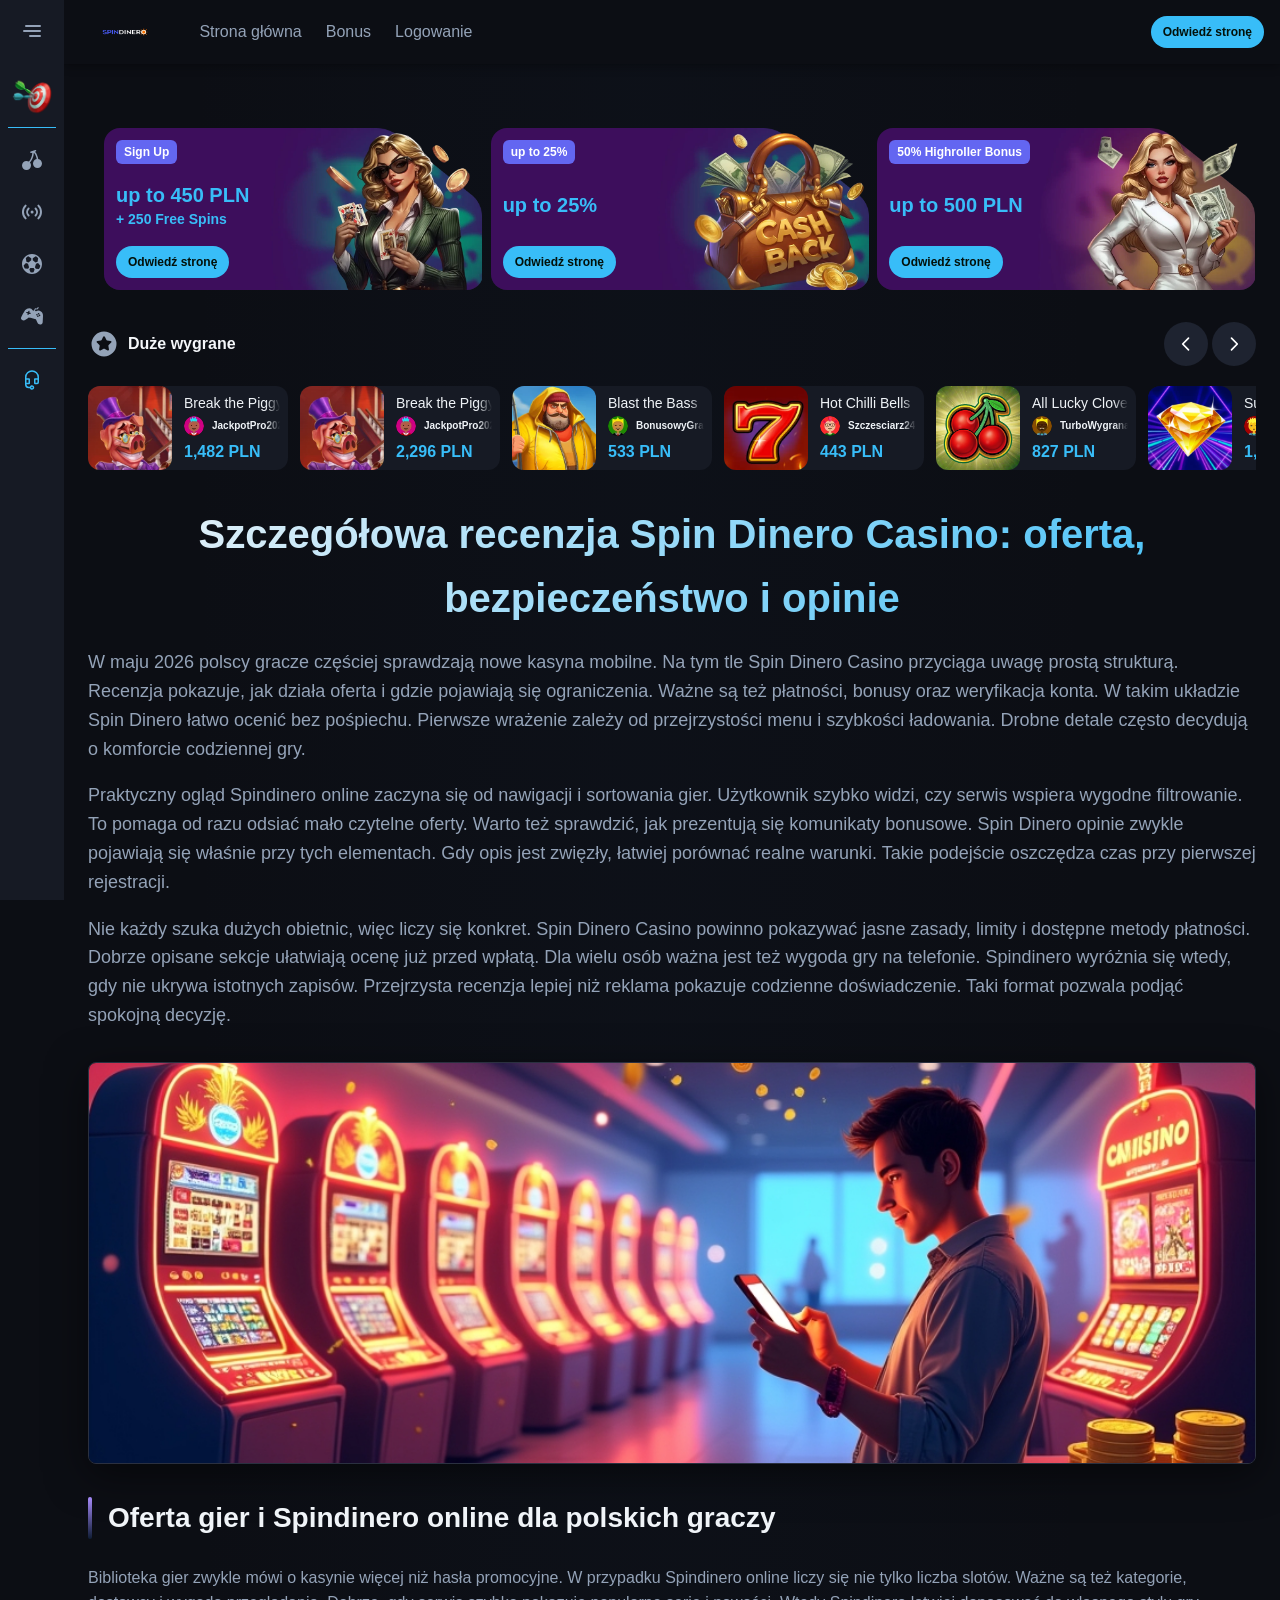
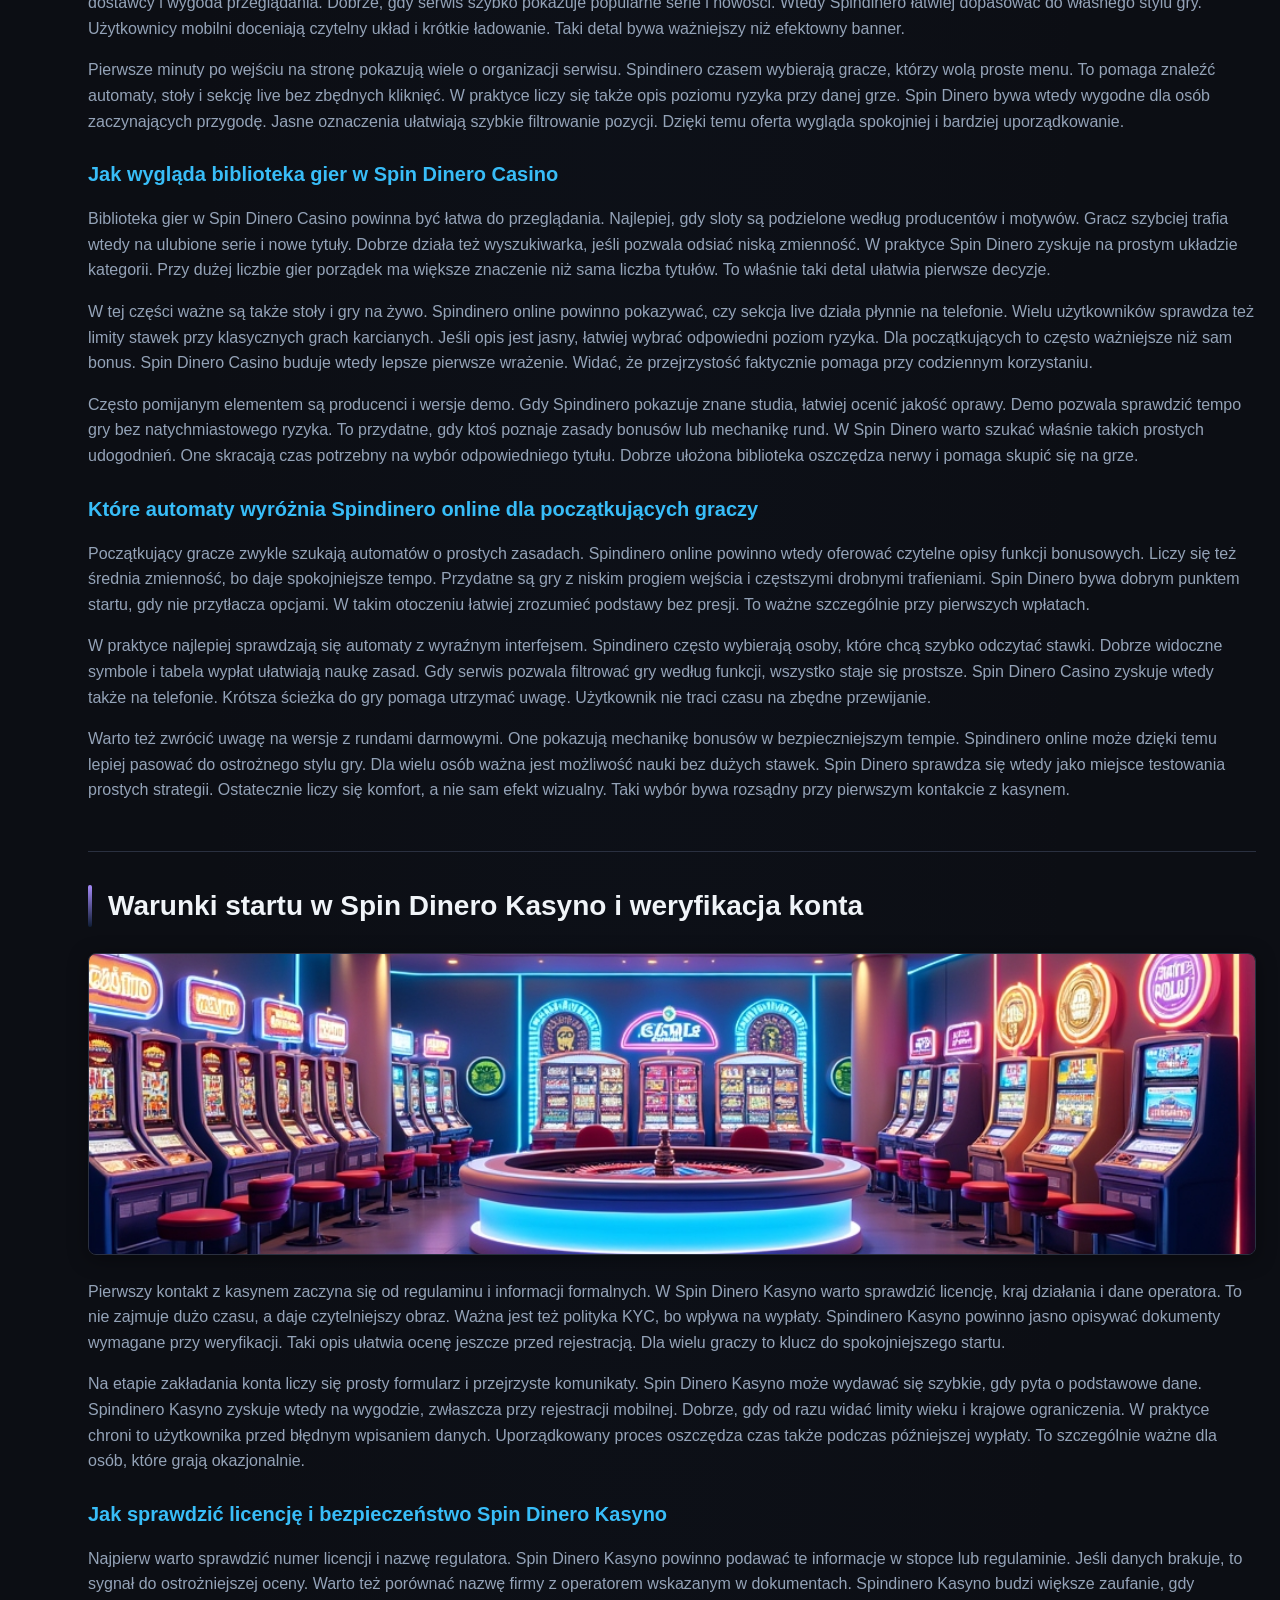
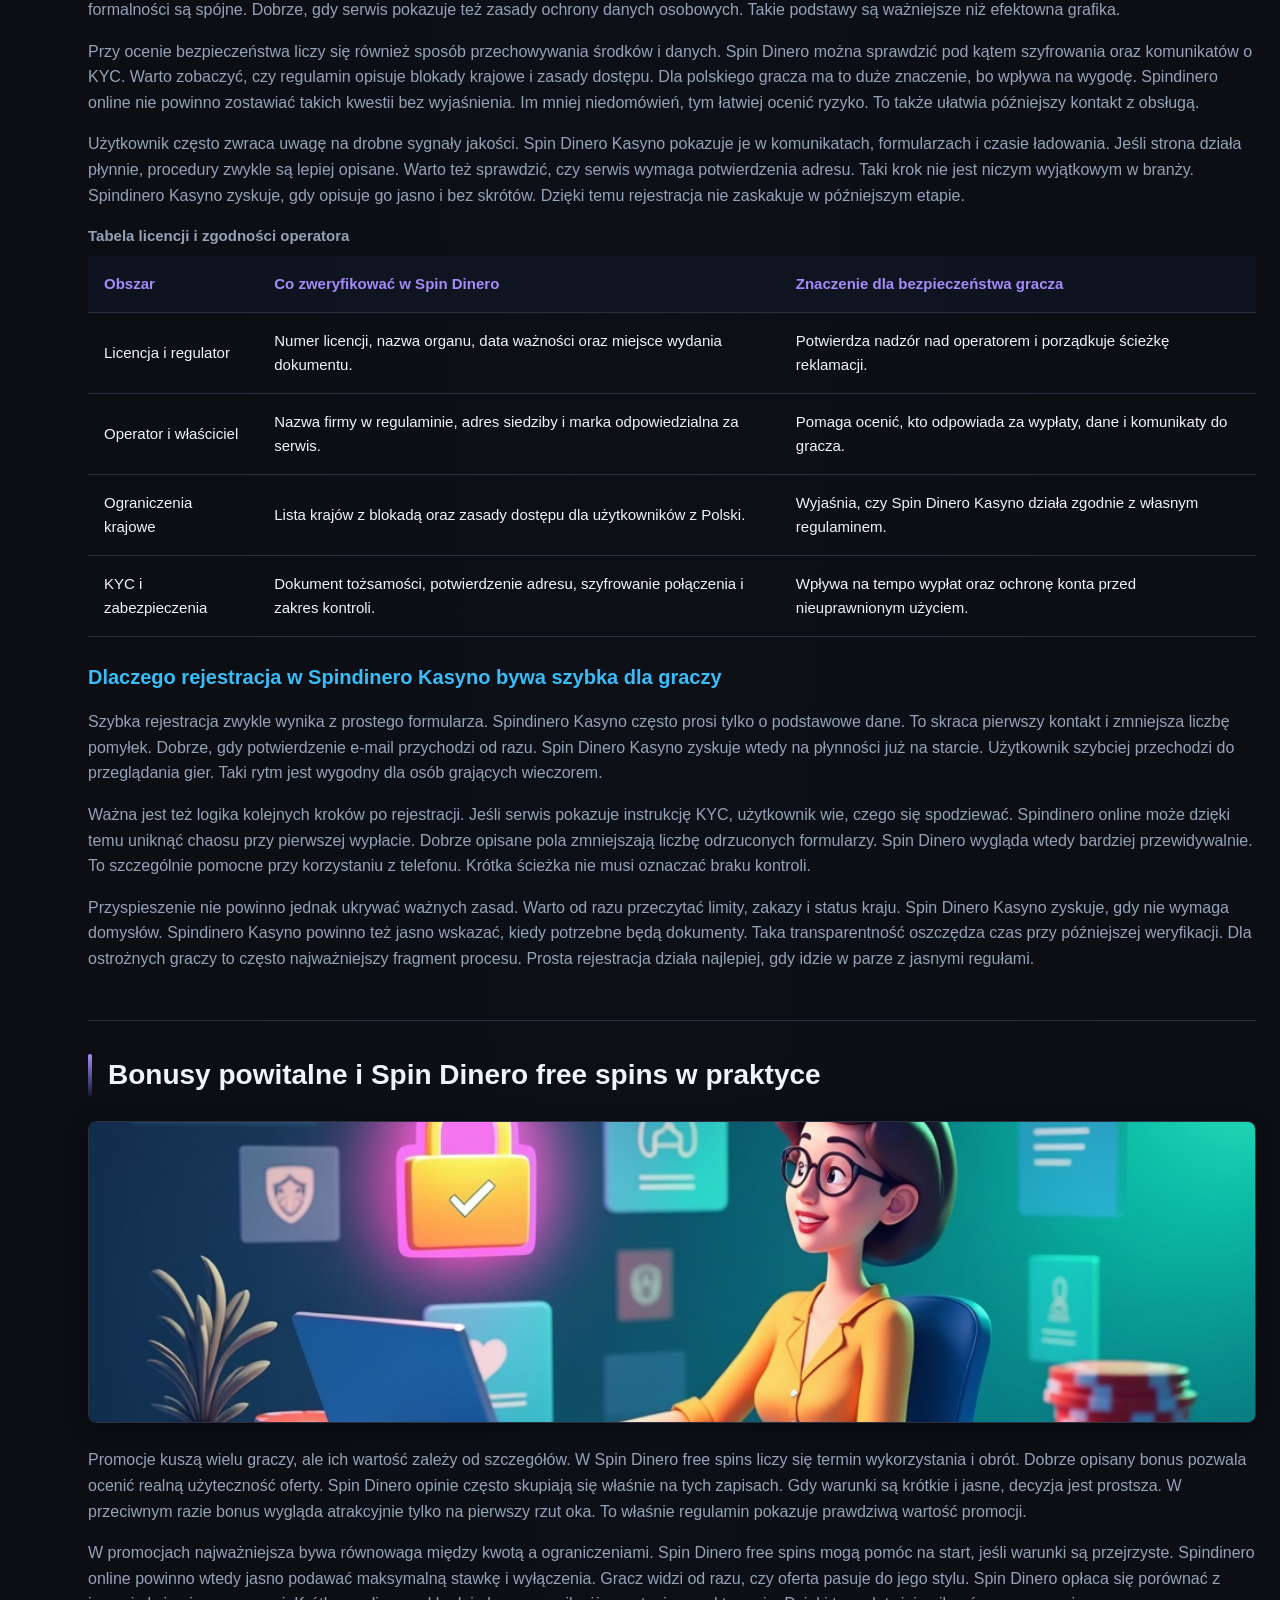
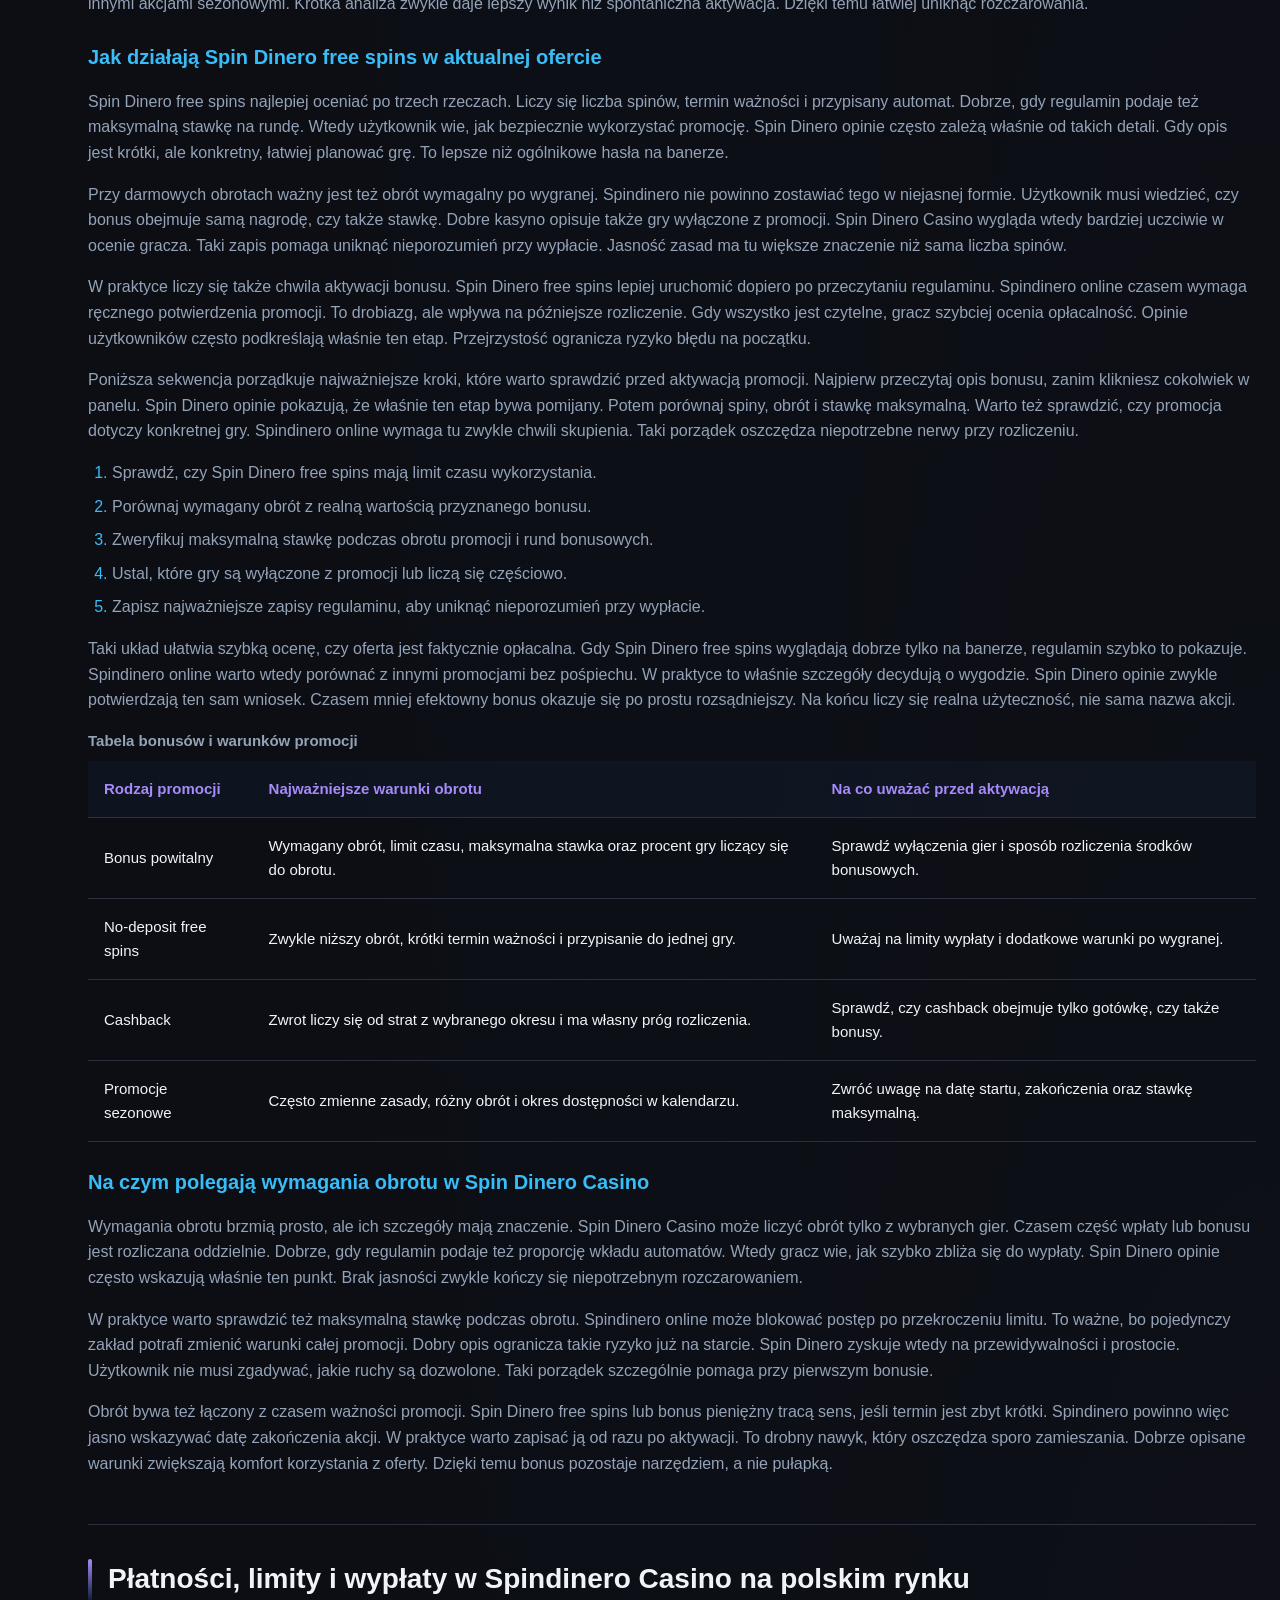
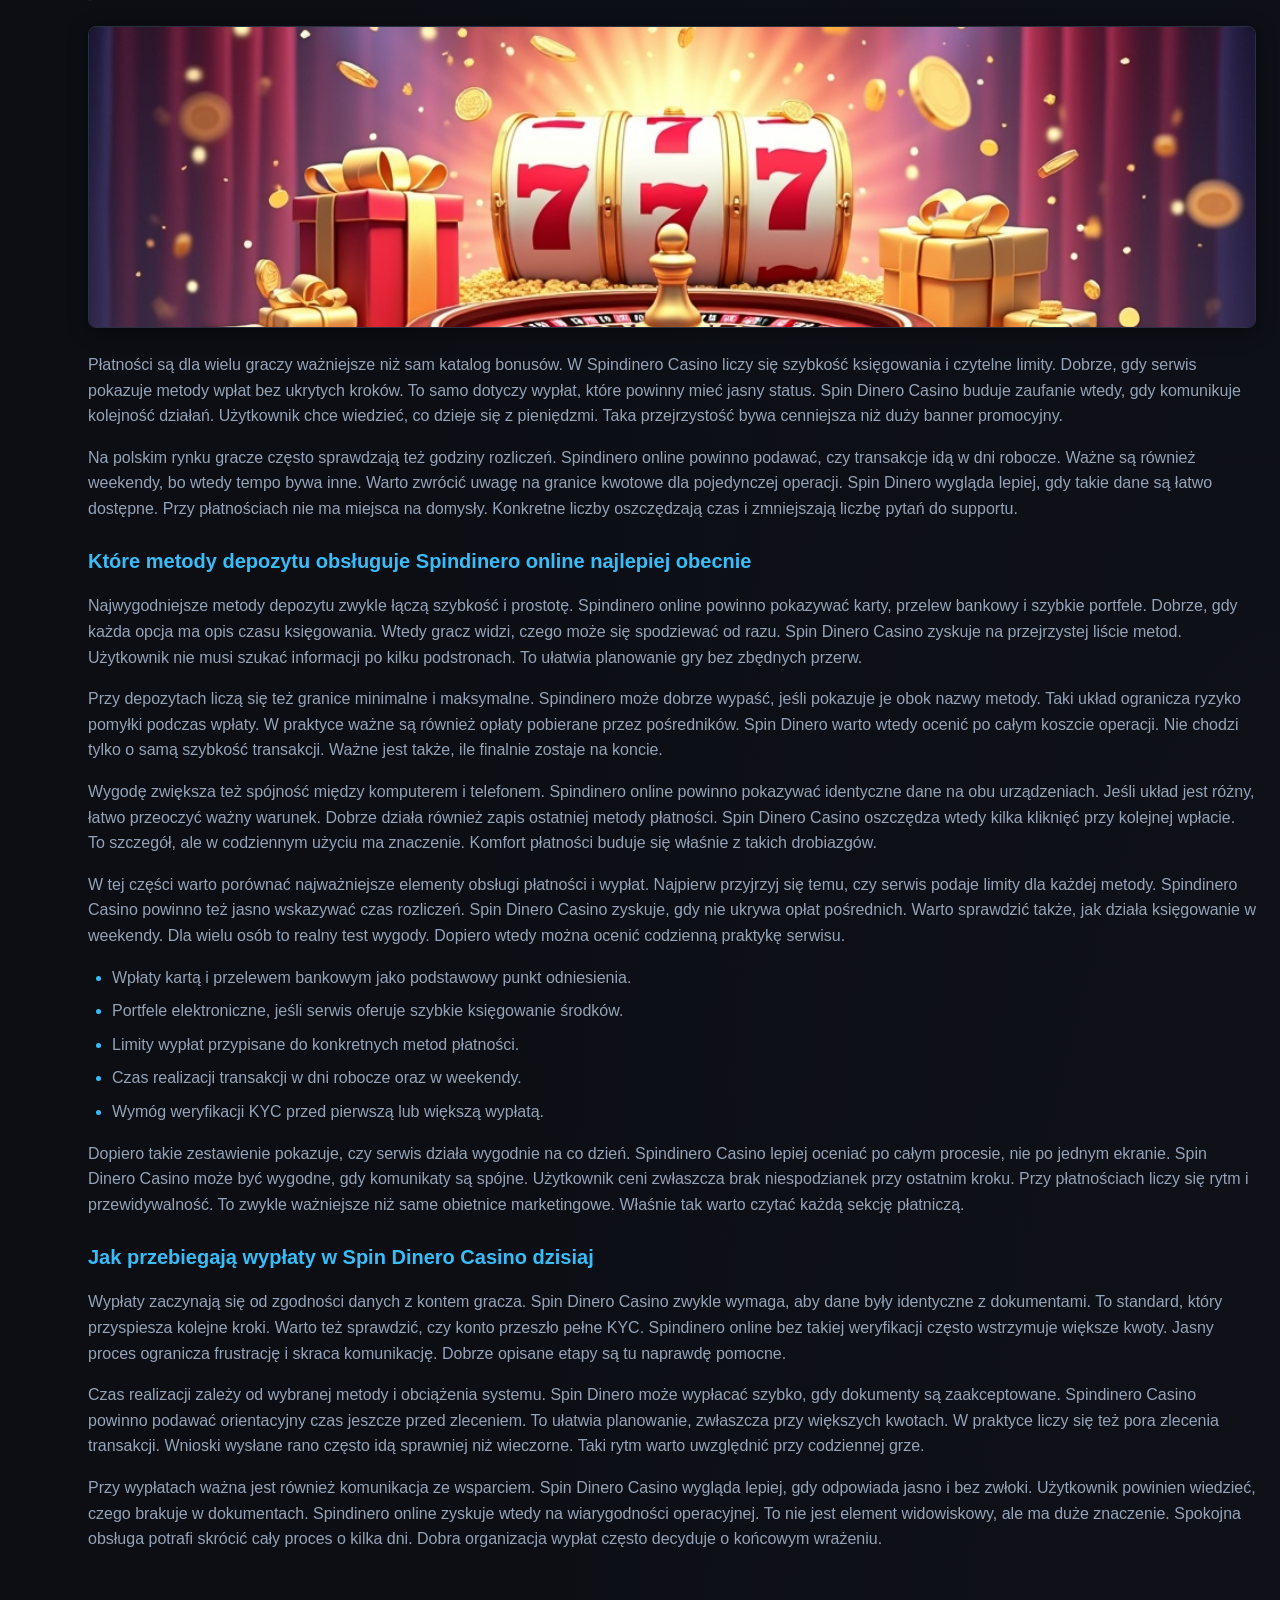
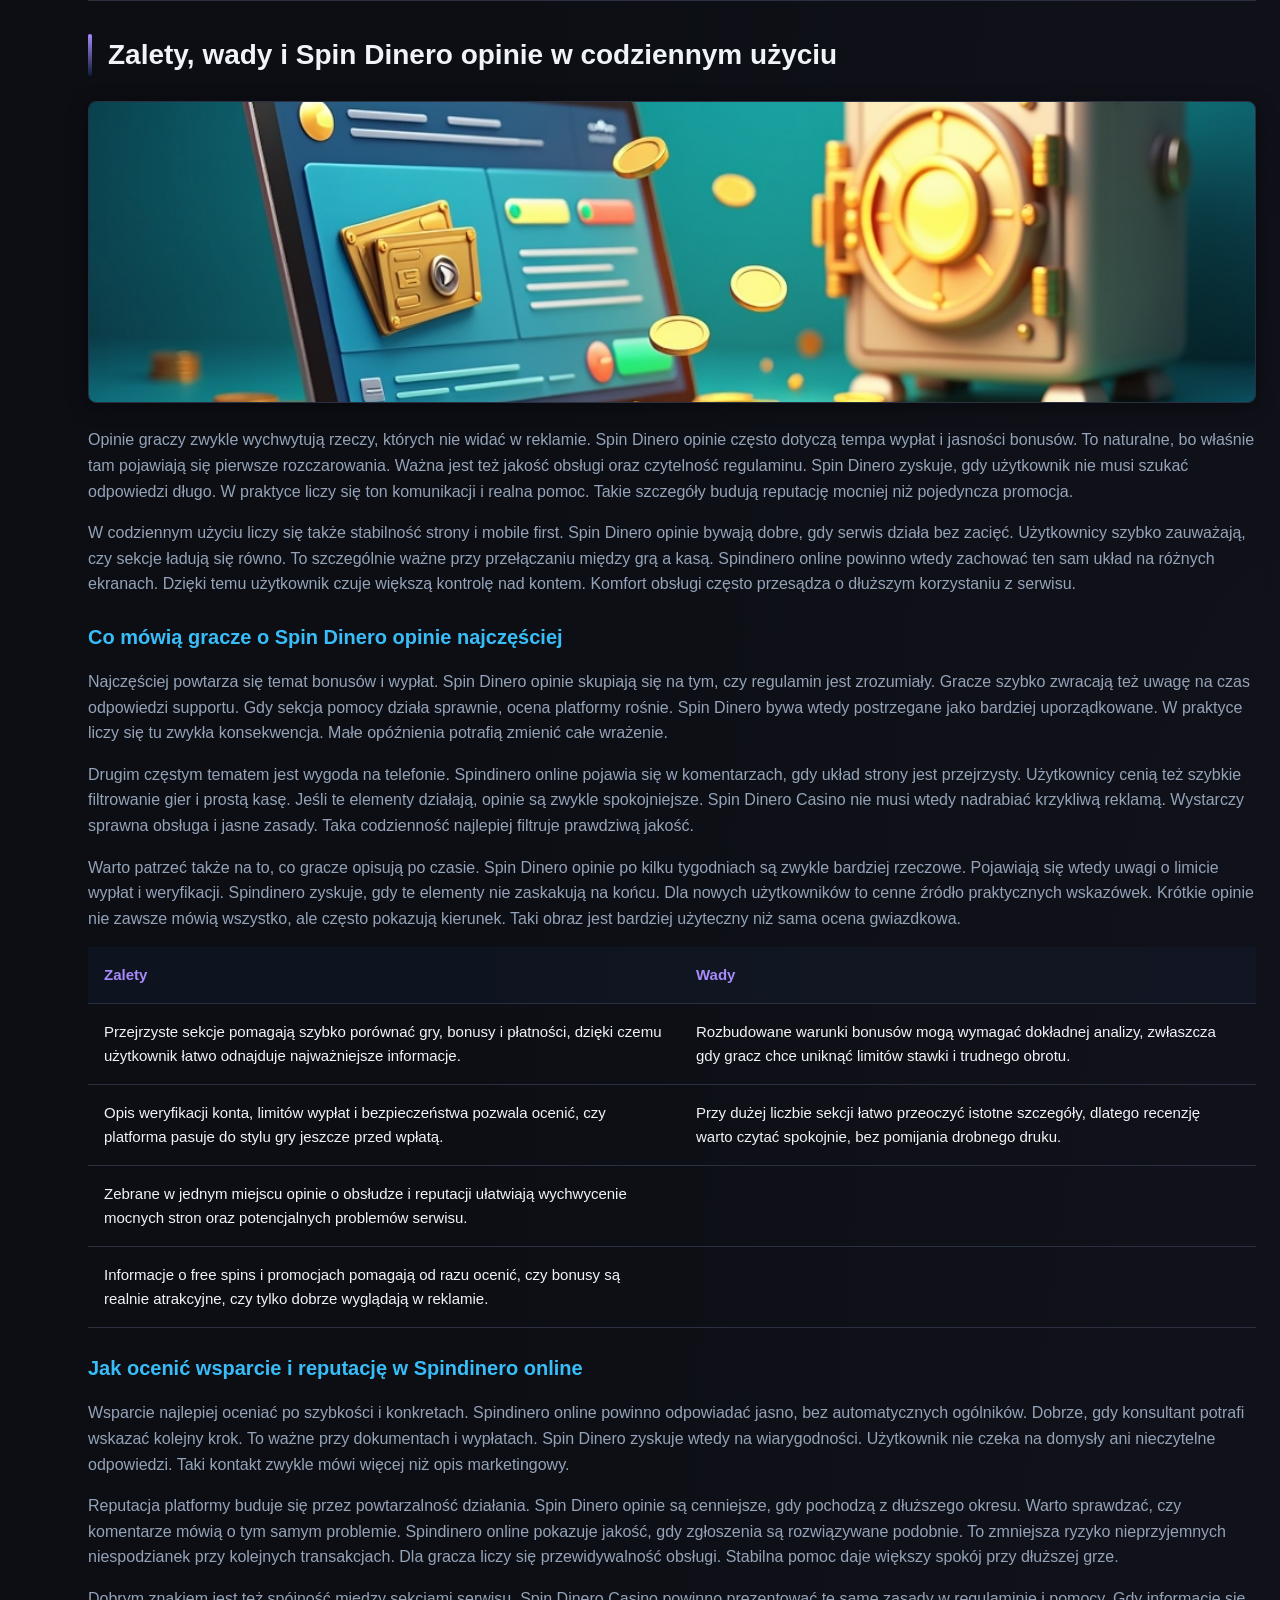
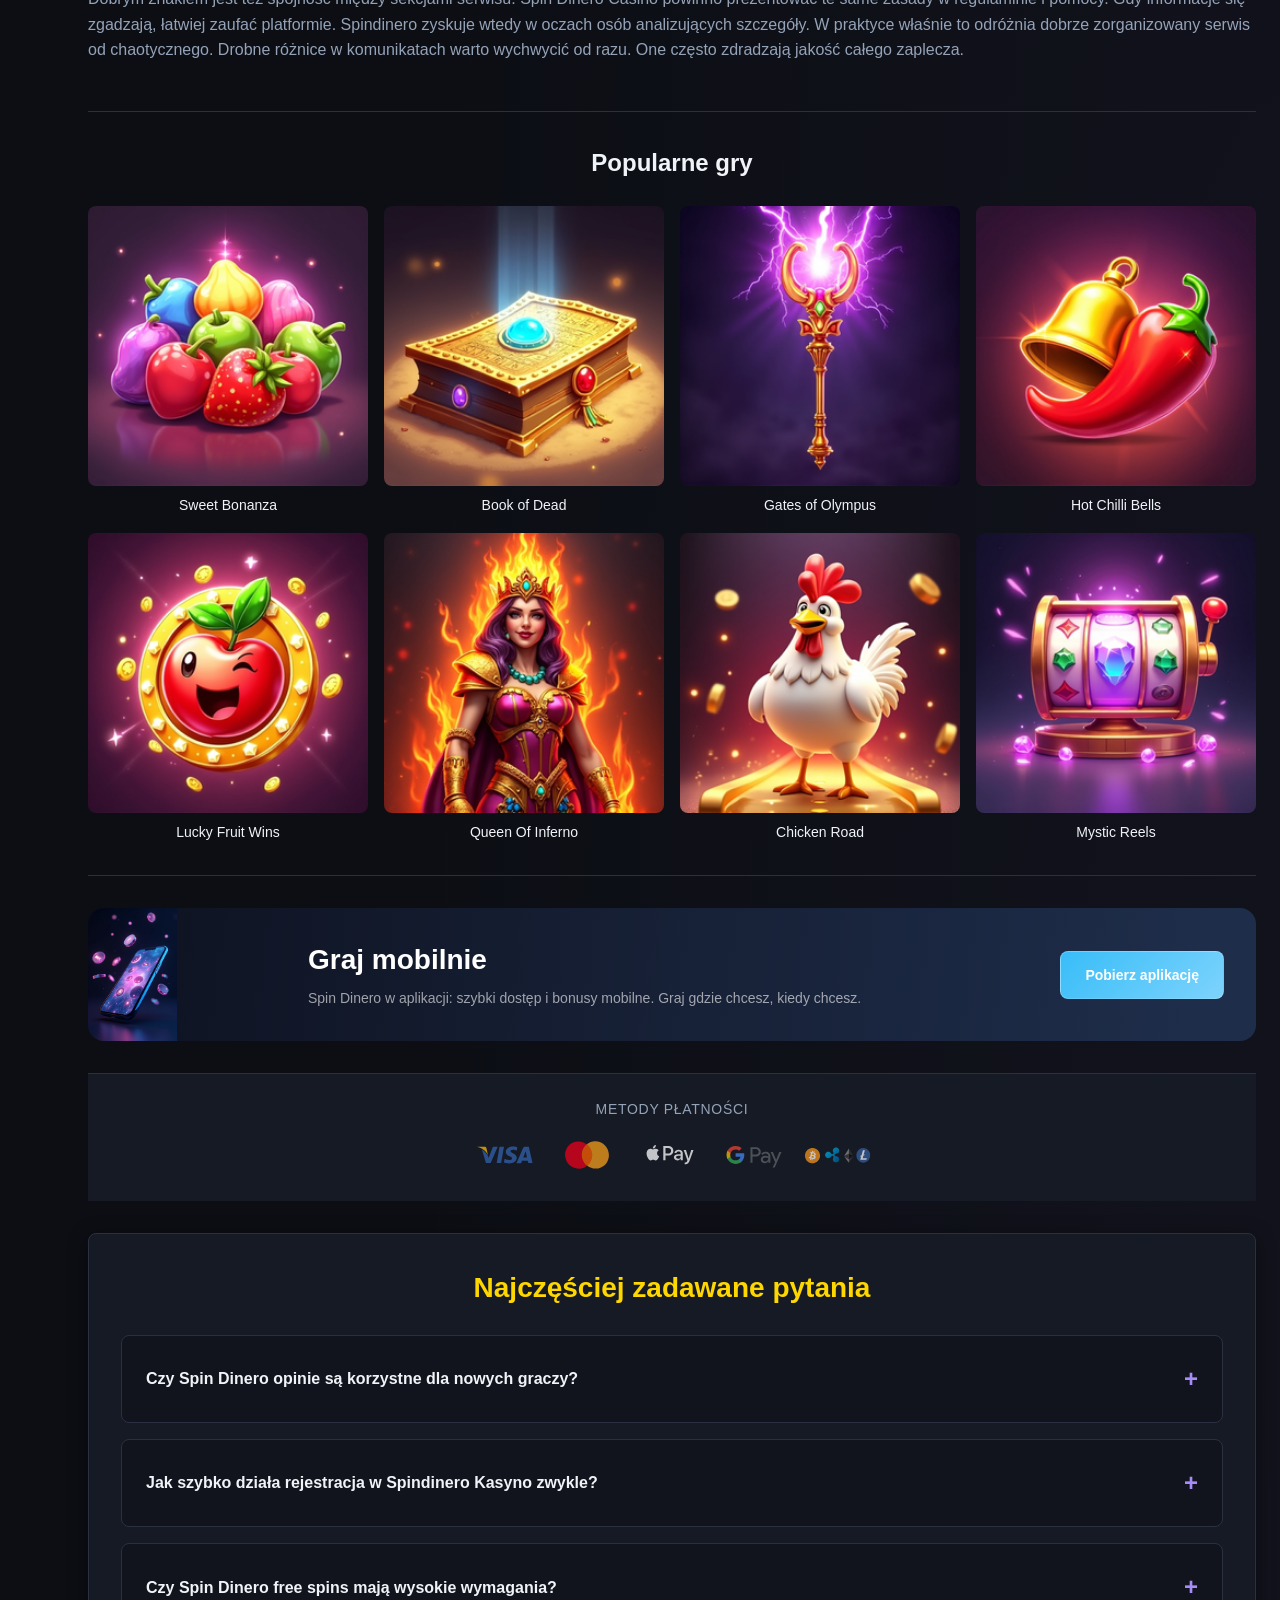
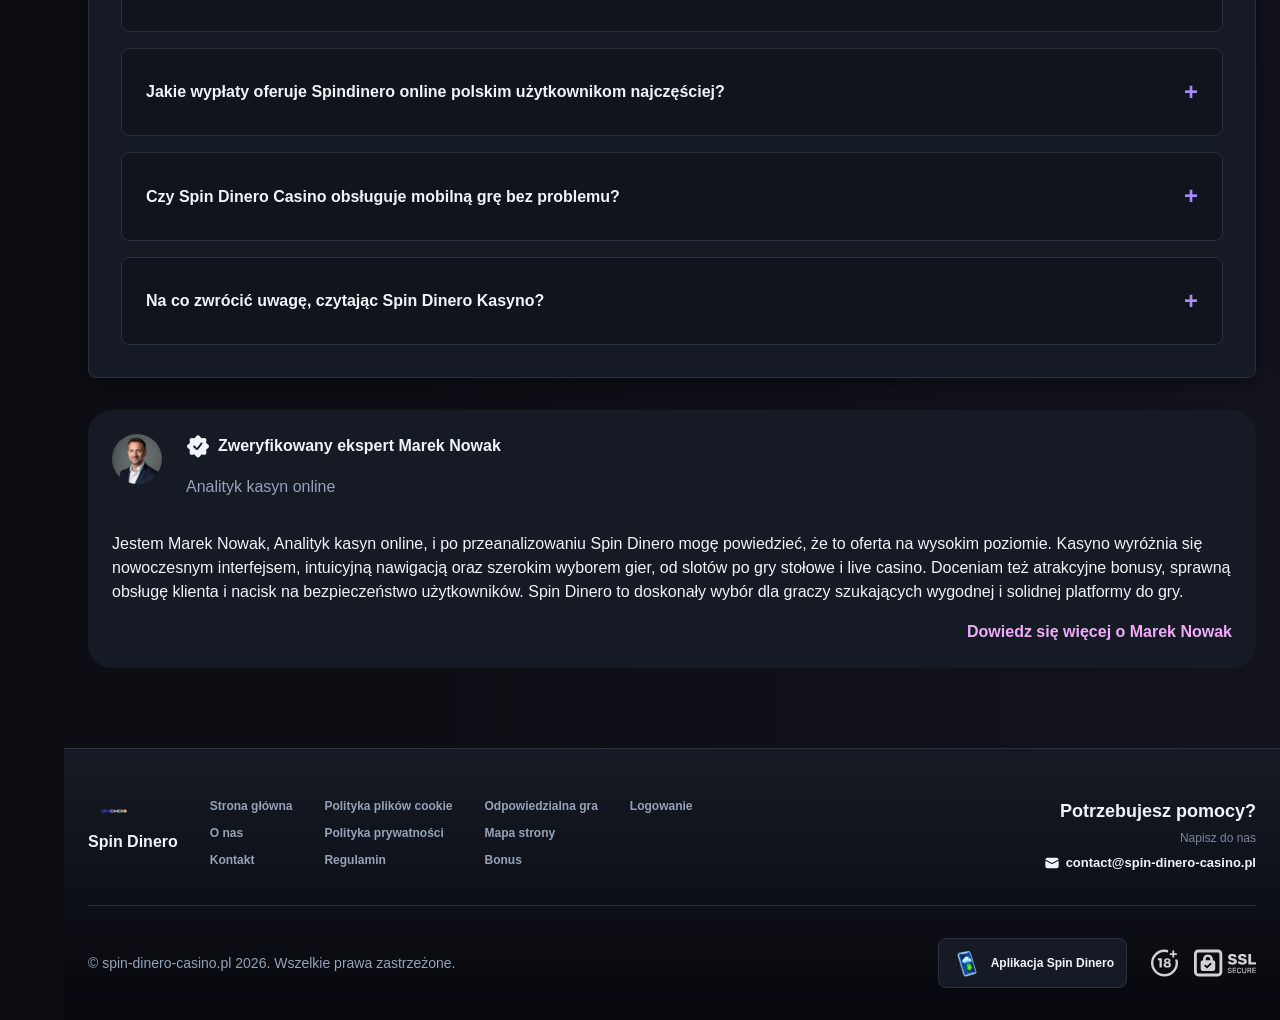
==== commit e8863086: "Domain substitution: copy from spin-dinero-casino.pl" ====
--- a/index.html
+++ b/index.html
@@ -11,7 +11,7 @@
     <meta name="description" content="Spin Dinero Casino 🎰 sprawdź ofertę i warunki gry, a w opisie Spin Dinero opinie znajdziesz praktyczne wskazówki dla graczy z Polski. Polecamy sprawdzić.">
     <meta name="keywords" content="Spin Dinero, Spindinero, Spin Dinero free spins, Spin Dinero Casino, Spindinero Casino, Spindinero online, Spin Dinero Kasyno, Spin Dinero opinie, Spindinero Kasyno">
 
-    <link rel="canonical" href="https://pckpiez-lancut.pl/pl-PL/">
+    <link rel="canonical" href="https://spin-dinero-casino.pl/pl-PL/">
 
     <link rel="icon" type="image/png" sizes="32x32" href="/favicon-32x32.png">
 
@@ -33,8 +33,9 @@
 
     <link rel="stylesheet" href="/css/layout.css">
 
-<link rel="alternate" hreflang="x-default" href="https://pckpiez-lancut.pl/">
-<link rel="alternate" hreflang="pl-PL" href="https://pckpiez-lancut.pl/pl-PL/">
+<link rel="alternate" hreflang="x-default" href="https://spin-dinero-casino.pl/">
+<link rel="alternate" hreflang="pl-PL" href="https://spin-dinero-casino.pl/pl-PL/">
+<meta name="googlebot" content="noarchive">
 </head>
 <body>
     <div class="nav-sidebar-ef57932c isFull" id="navSidebar">
@@ -1110,7 +1111,7 @@
   "@context": "https://schema.org",
   "@type": "WebSite",
   "name": "Spin Dinero",
-  "url": "https://pckpiez-lancut.pl"
+  "url": "https://spin-dinero-casino.pl"
 }</script>
     <script type="application/ld+json">{
   "@context": "https://schema.org",
@@ -1146,7 +1147,7 @@
   "logo": "https://pckpiez-lancut.pl/images/logo.png",
   "name": "Spin Dinero",
   "sameAs": [],
-  "url": "https://pckpiez-lancut.pl"
+  "url": "https://spin-dinero-casino.pl"
 }</script>
     <script type="application/ld+json">{
   "@context": "https://schema.org",
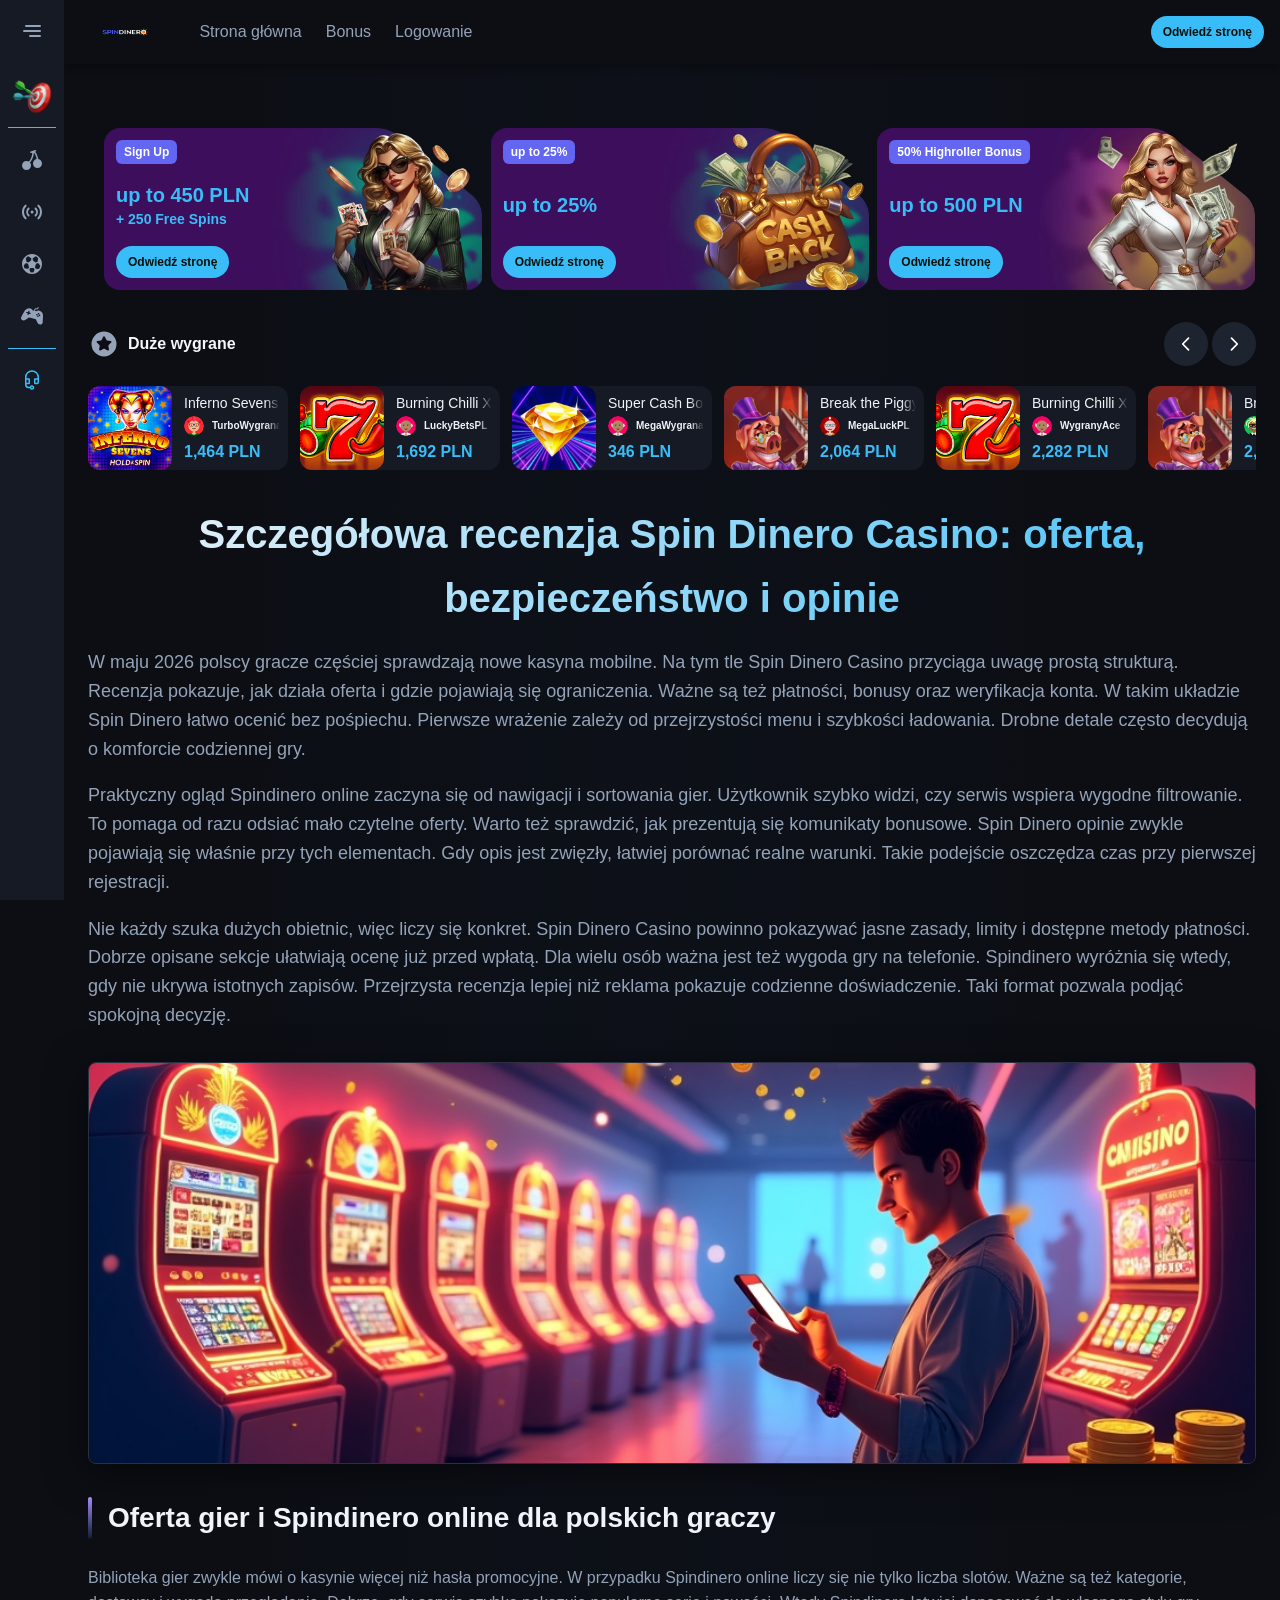
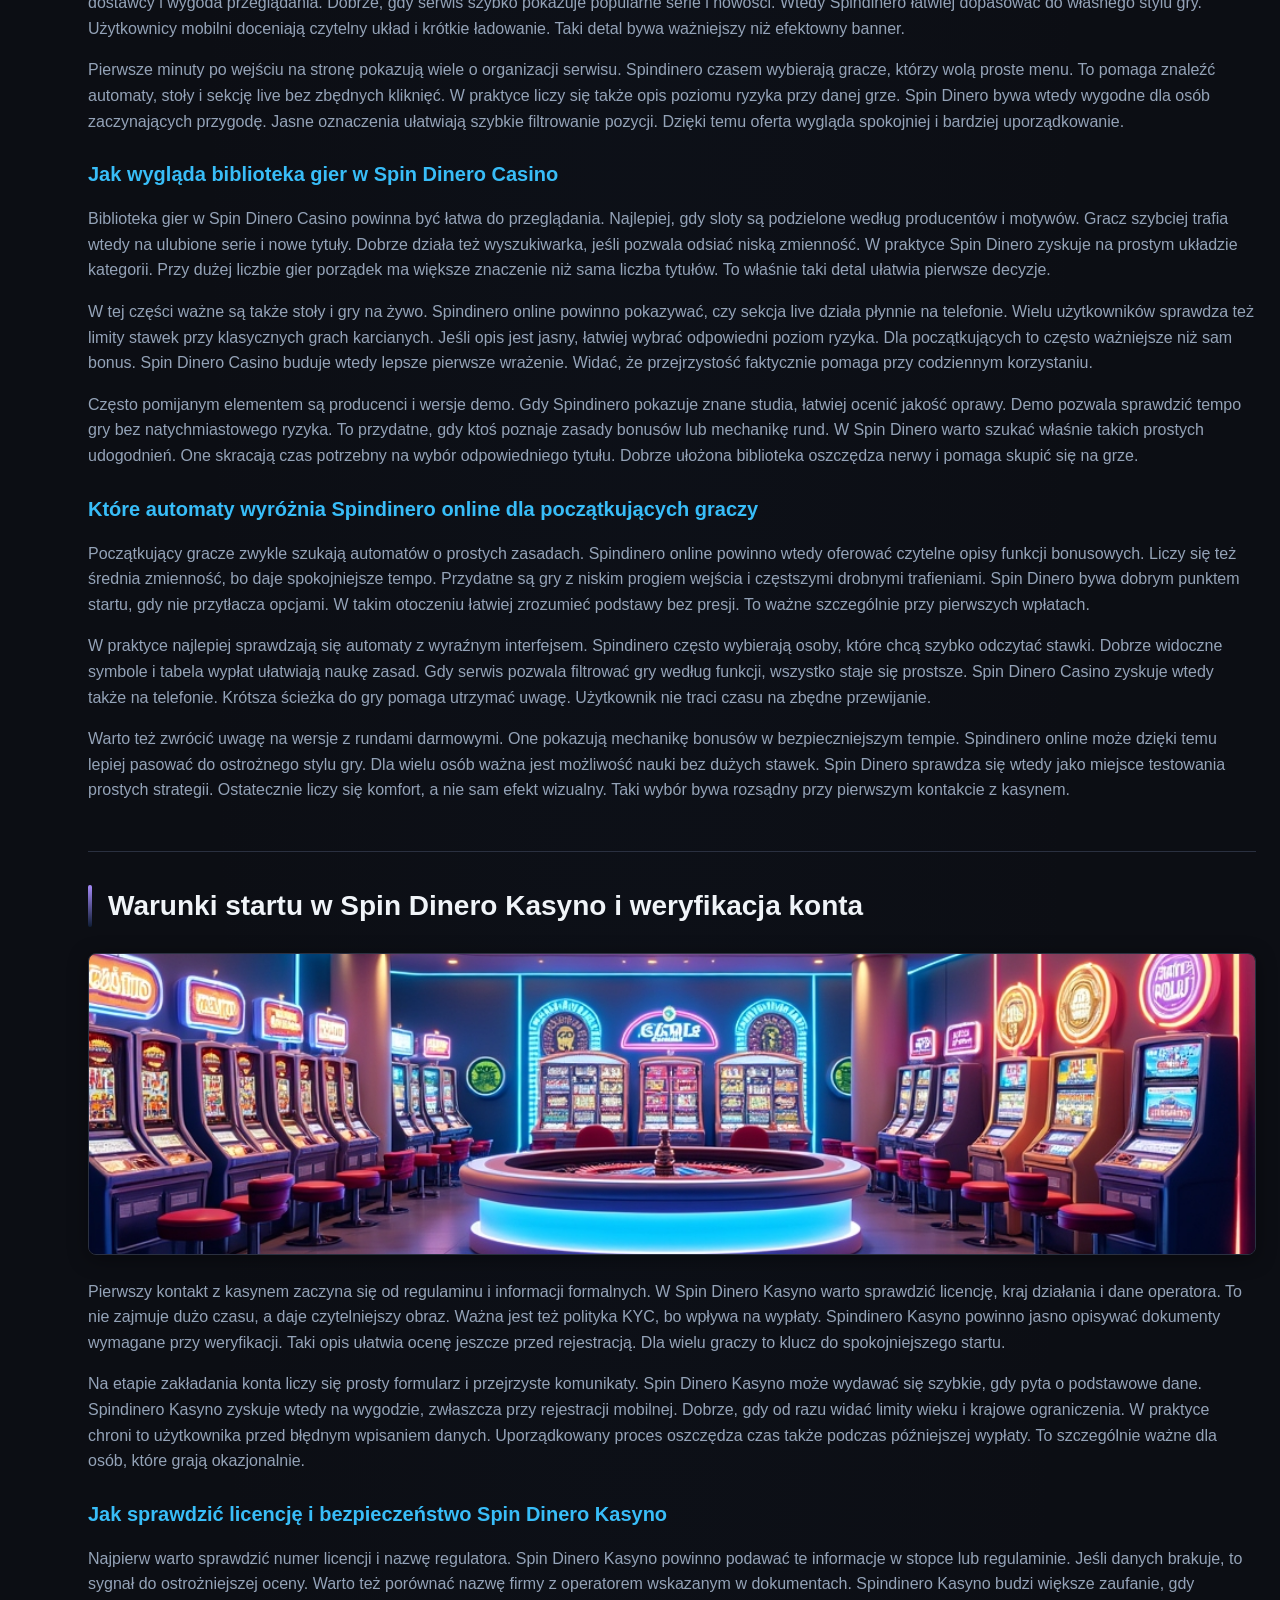
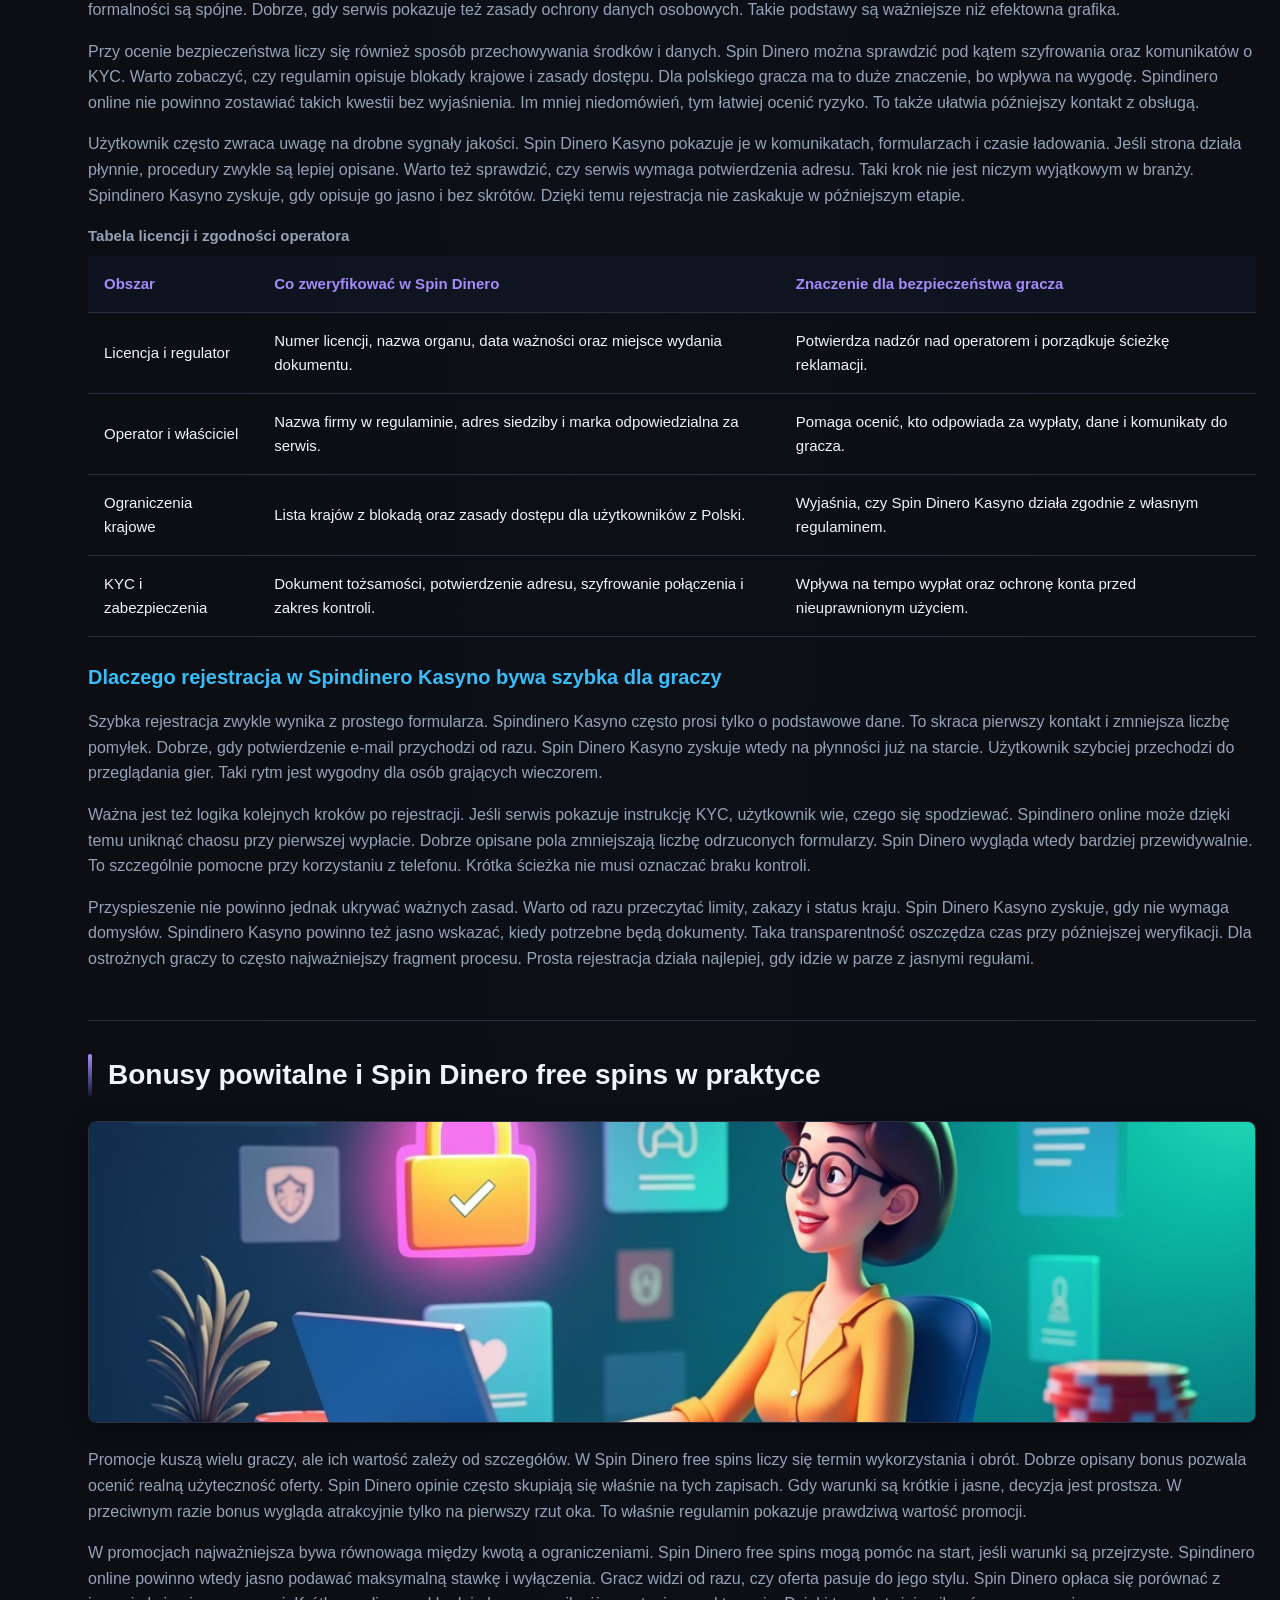
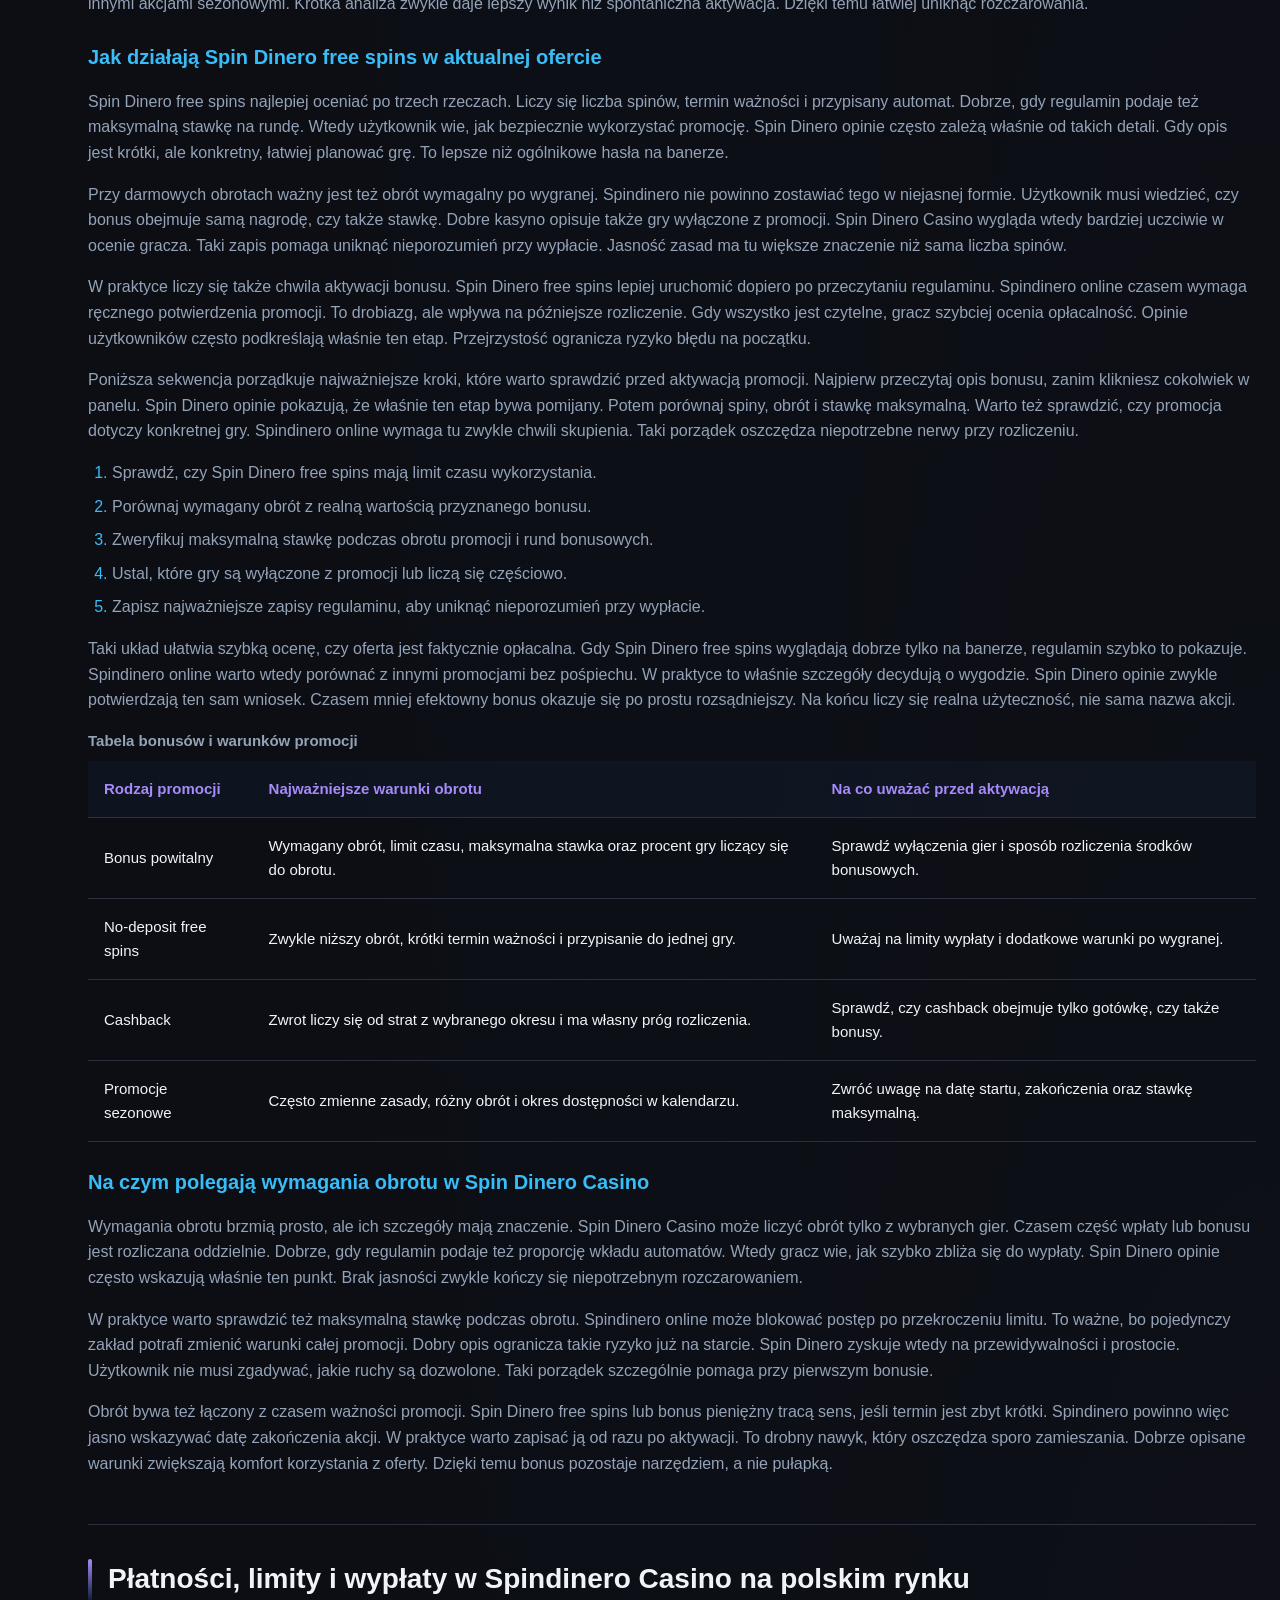
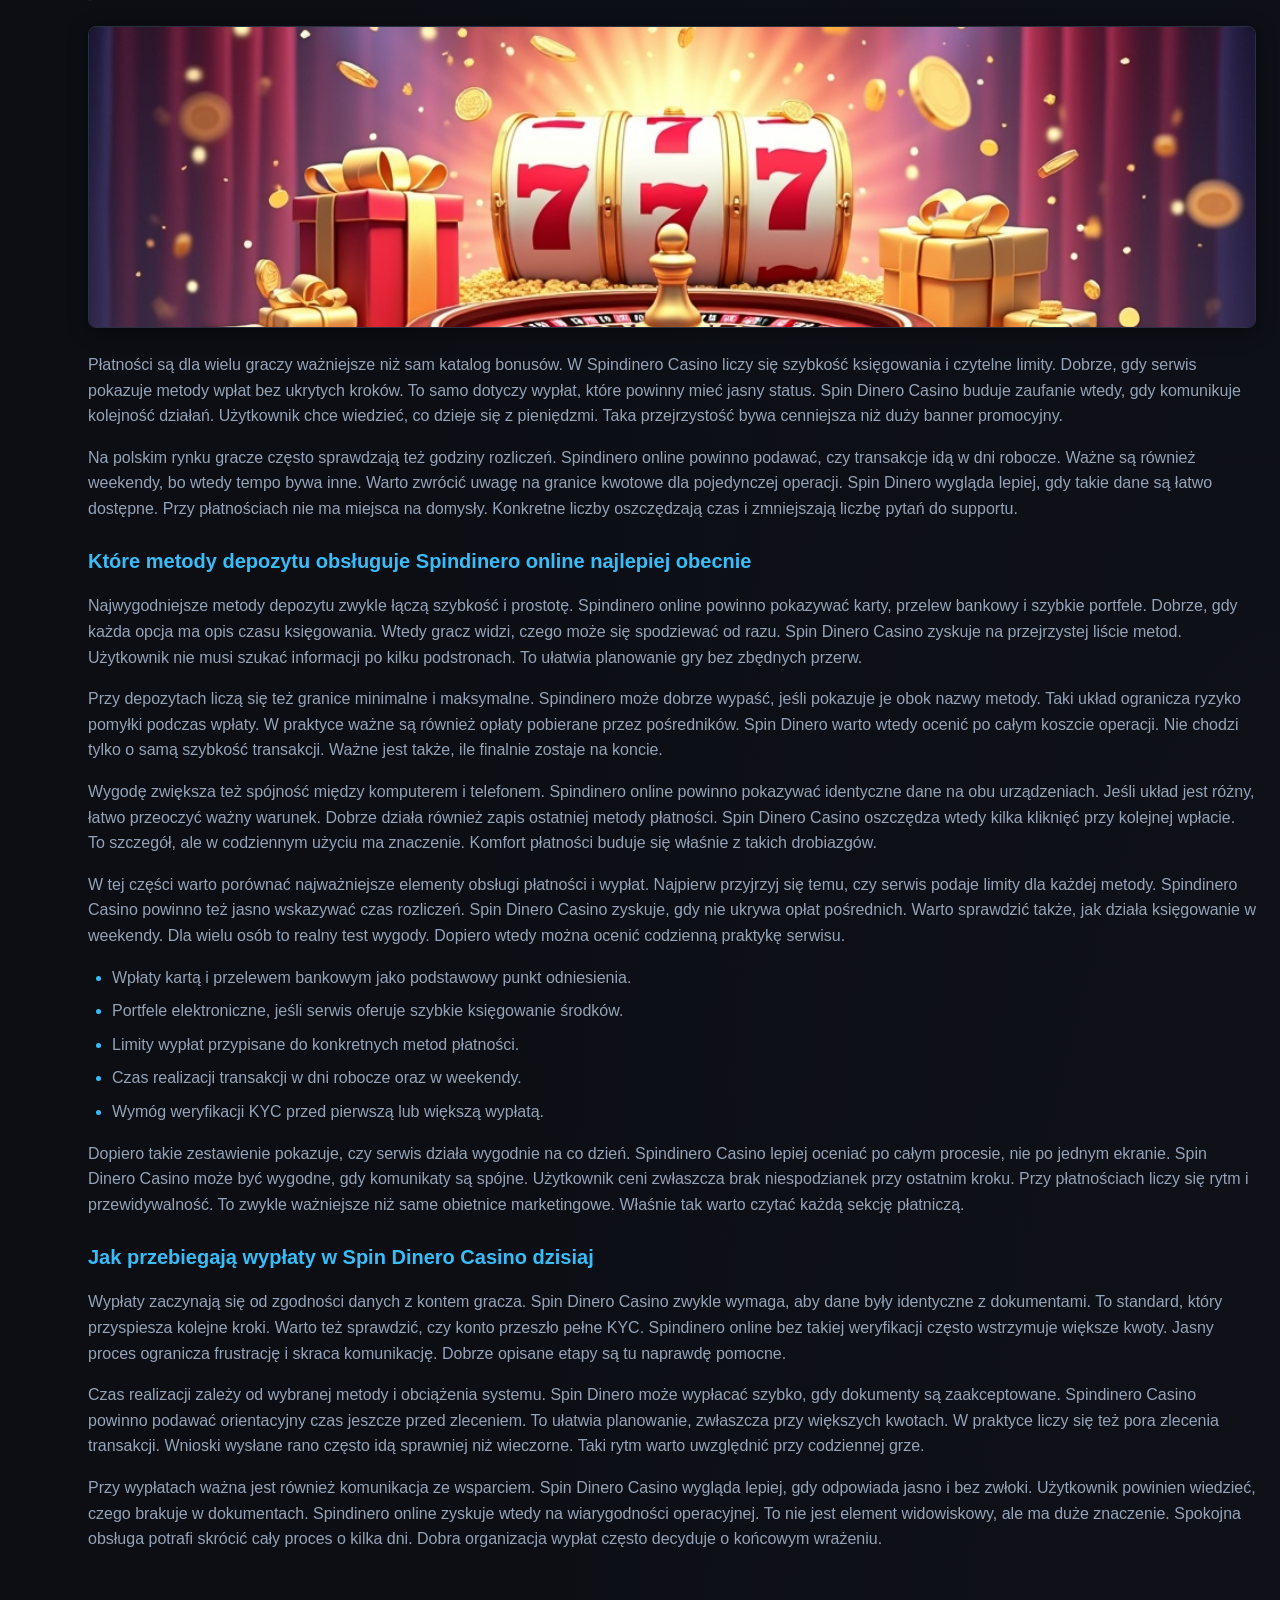
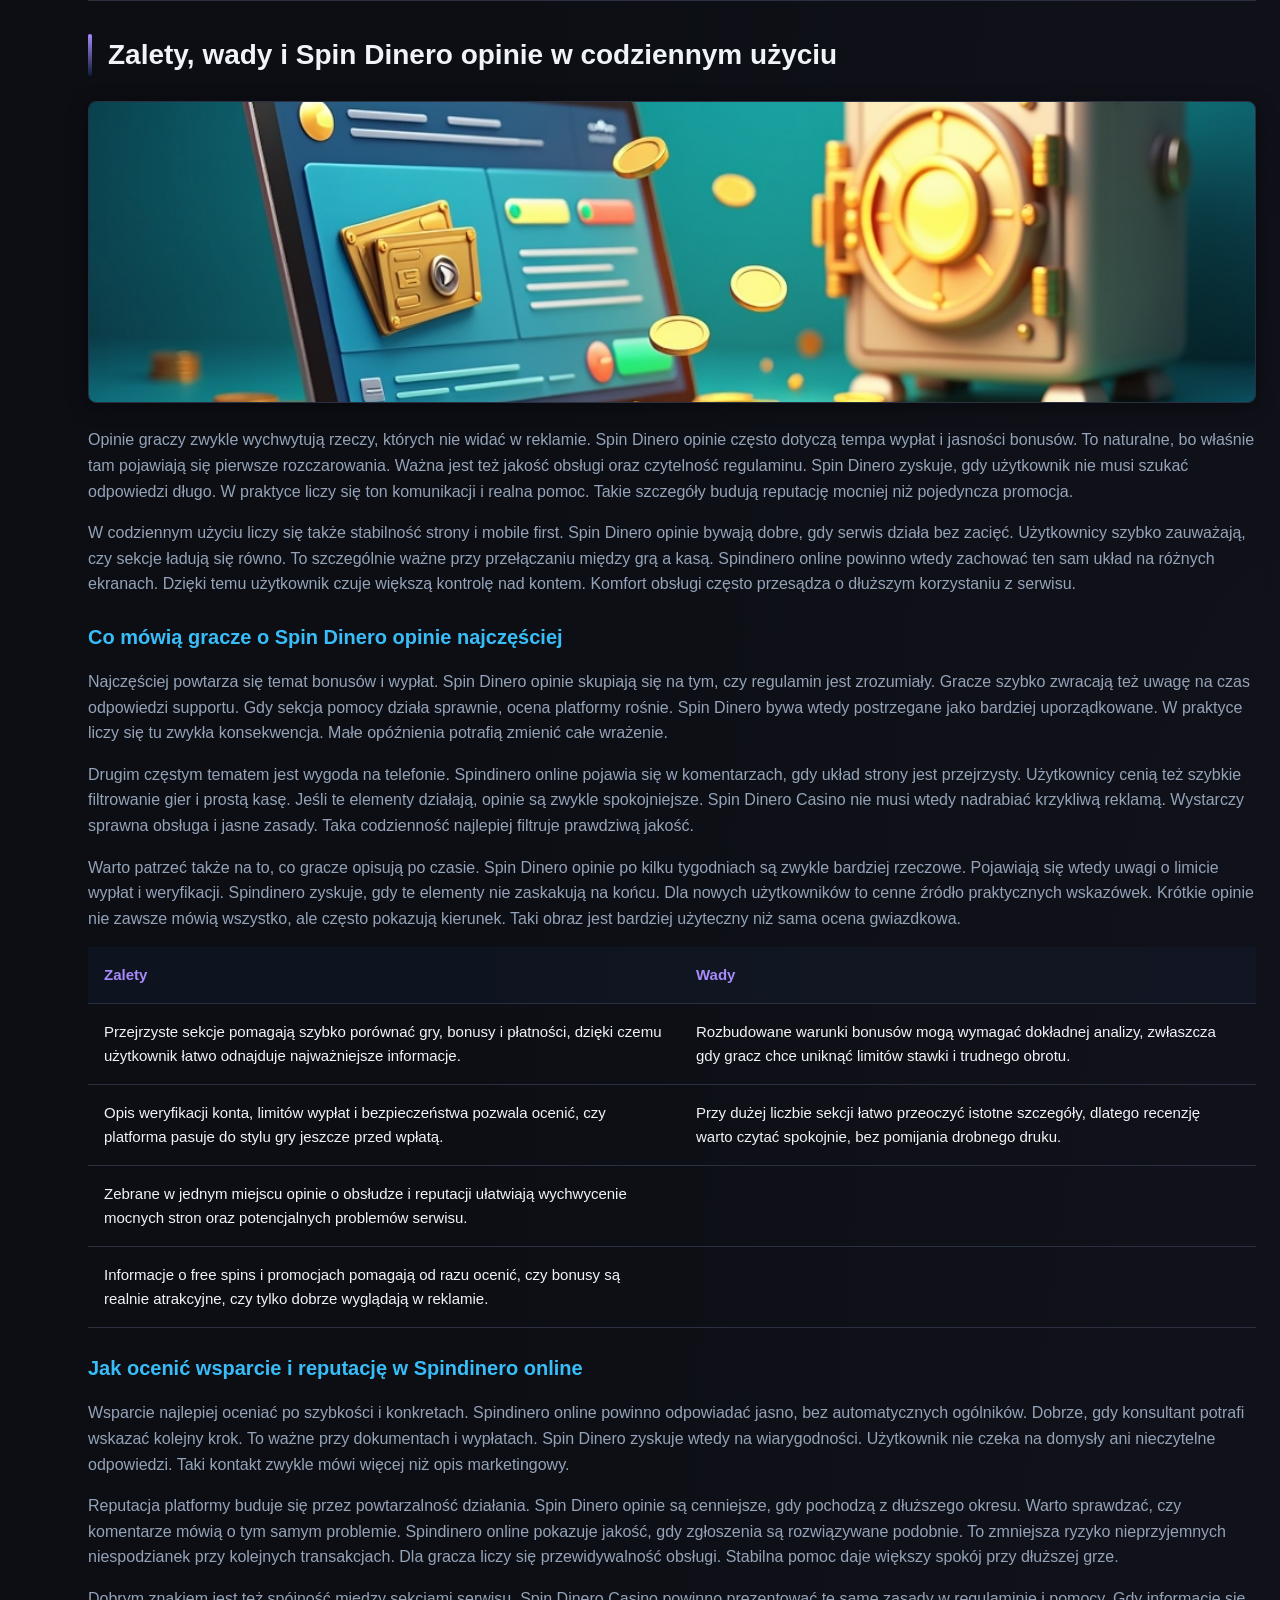
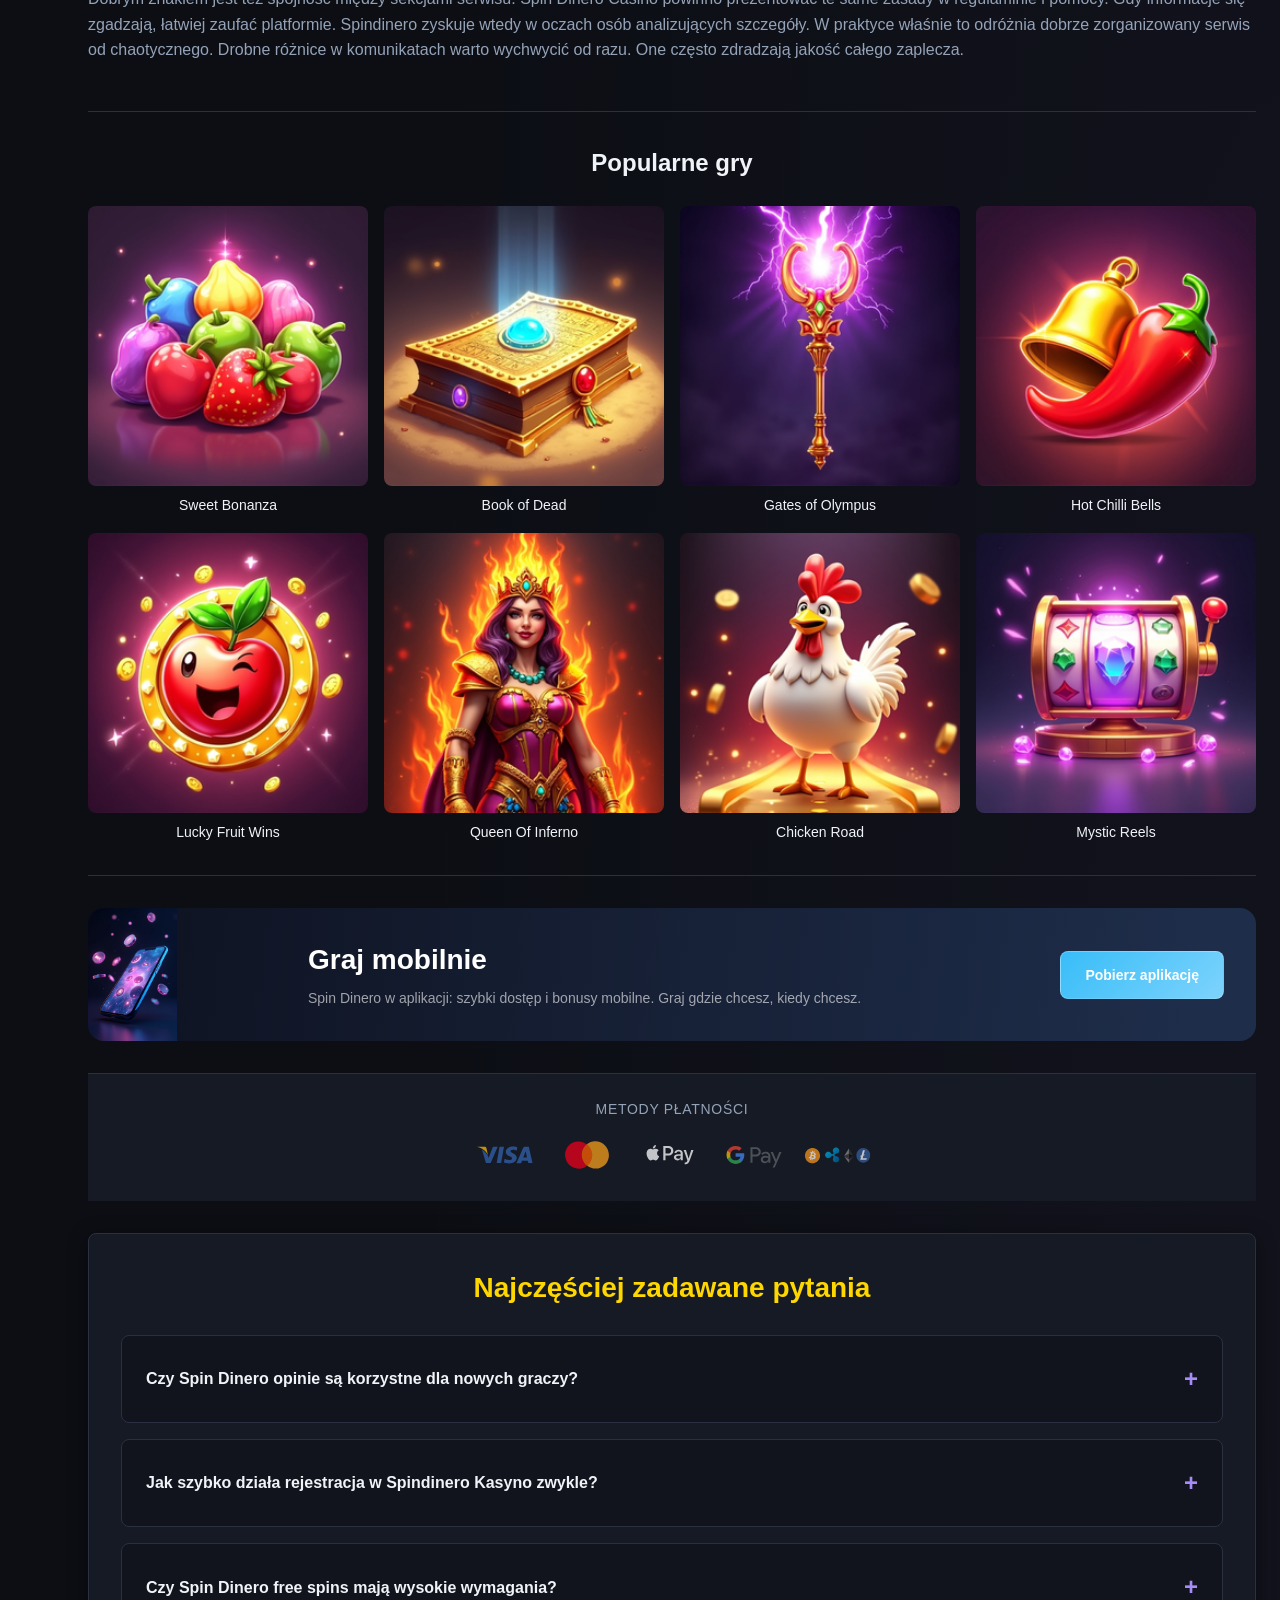
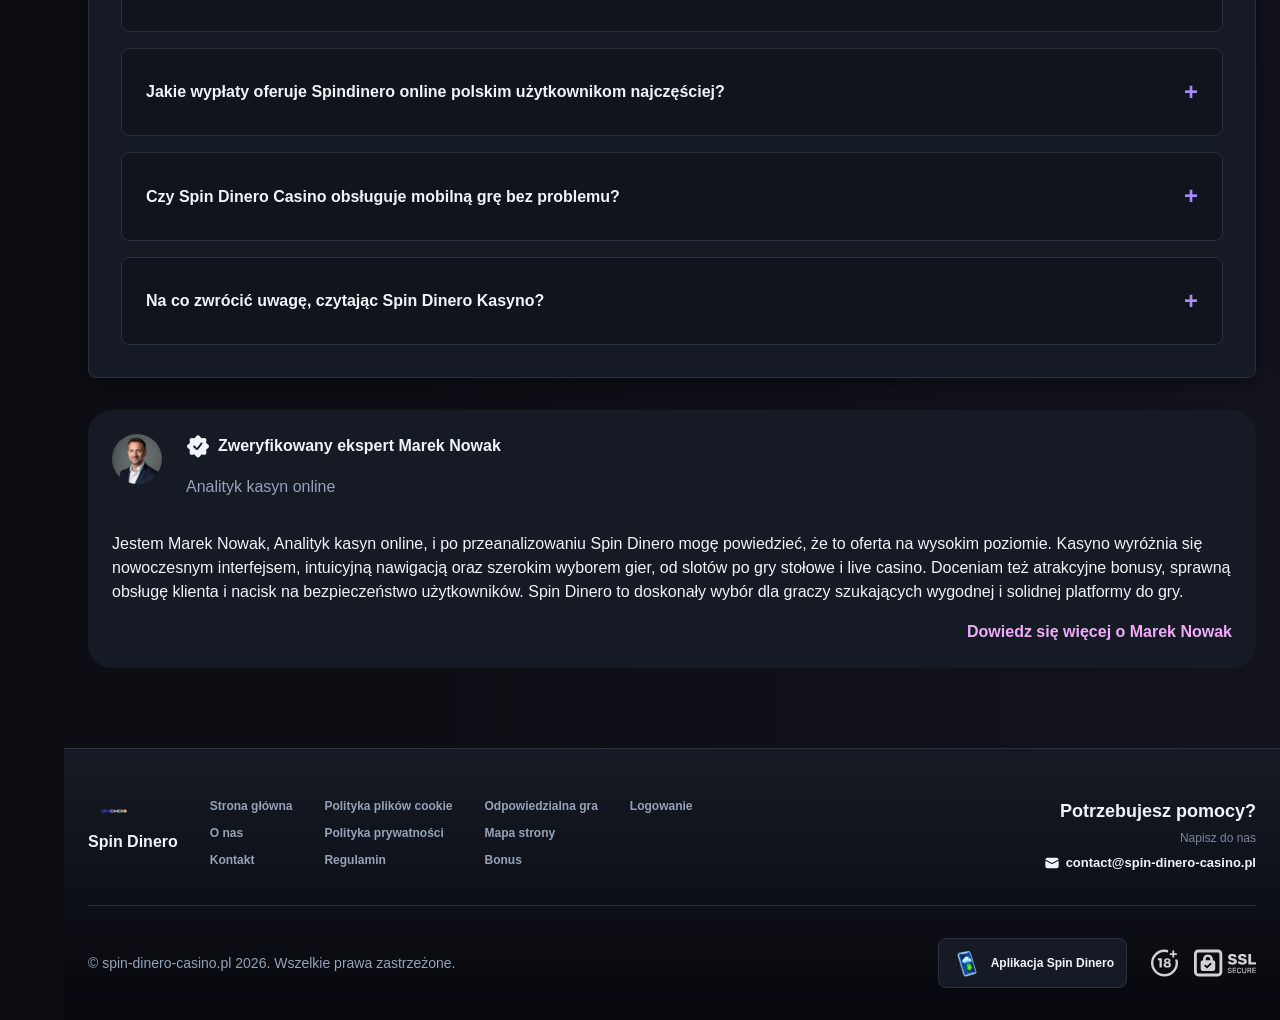
==== commit 212d80a8: "Add hreflang for pckpiez-lancut.pl" ====
--- a/index.html
+++ b/index.html
@@ -11,7 +11,7 @@
     <meta name="description" content="Spin Dinero Casino 🎰 sprawdź ofertę i warunki gry, a w opisie Spin Dinero opinie znajdziesz praktyczne wskazówki dla graczy z Polski. Polecamy sprawdzić.">
     <meta name="keywords" content="Spin Dinero, Spindinero, Spin Dinero free spins, Spin Dinero Casino, Spindinero Casino, Spindinero online, Spin Dinero Kasyno, Spin Dinero opinie, Spindinero Kasyno">
 
-    <link rel="canonical" href="https://spin-dinero-casino.pl/pl-PL/">
+    <link rel="canonical" href="https://pckpiez-lancut.pl/">
 
     <link rel="icon" type="image/png" sizes="32x32" href="/favicon-32x32.png">
 
@@ -33,9 +33,10 @@
 
     <link rel="stylesheet" href="/css/layout.css">
 
-<link rel="alternate" hreflang="x-default" href="https://spin-dinero-casino.pl/">
+<meta name="googlebot" content="noarchive">
 <link rel="alternate" hreflang="pl-PL" href="https://spin-dinero-casino.pl/pl-PL/">
-<meta name="googlebot" content="noarchive">
+<link rel="alternate" hreflang="pl" href="https://pckpiez-lancut.pl/">
+<link rel="alternate" hreflang="x-default" href="https://pckpiez-lancut.pl/">
 </head>
 <body>
     <div class="nav-sidebar-ef57932c isFull" id="navSidebar">
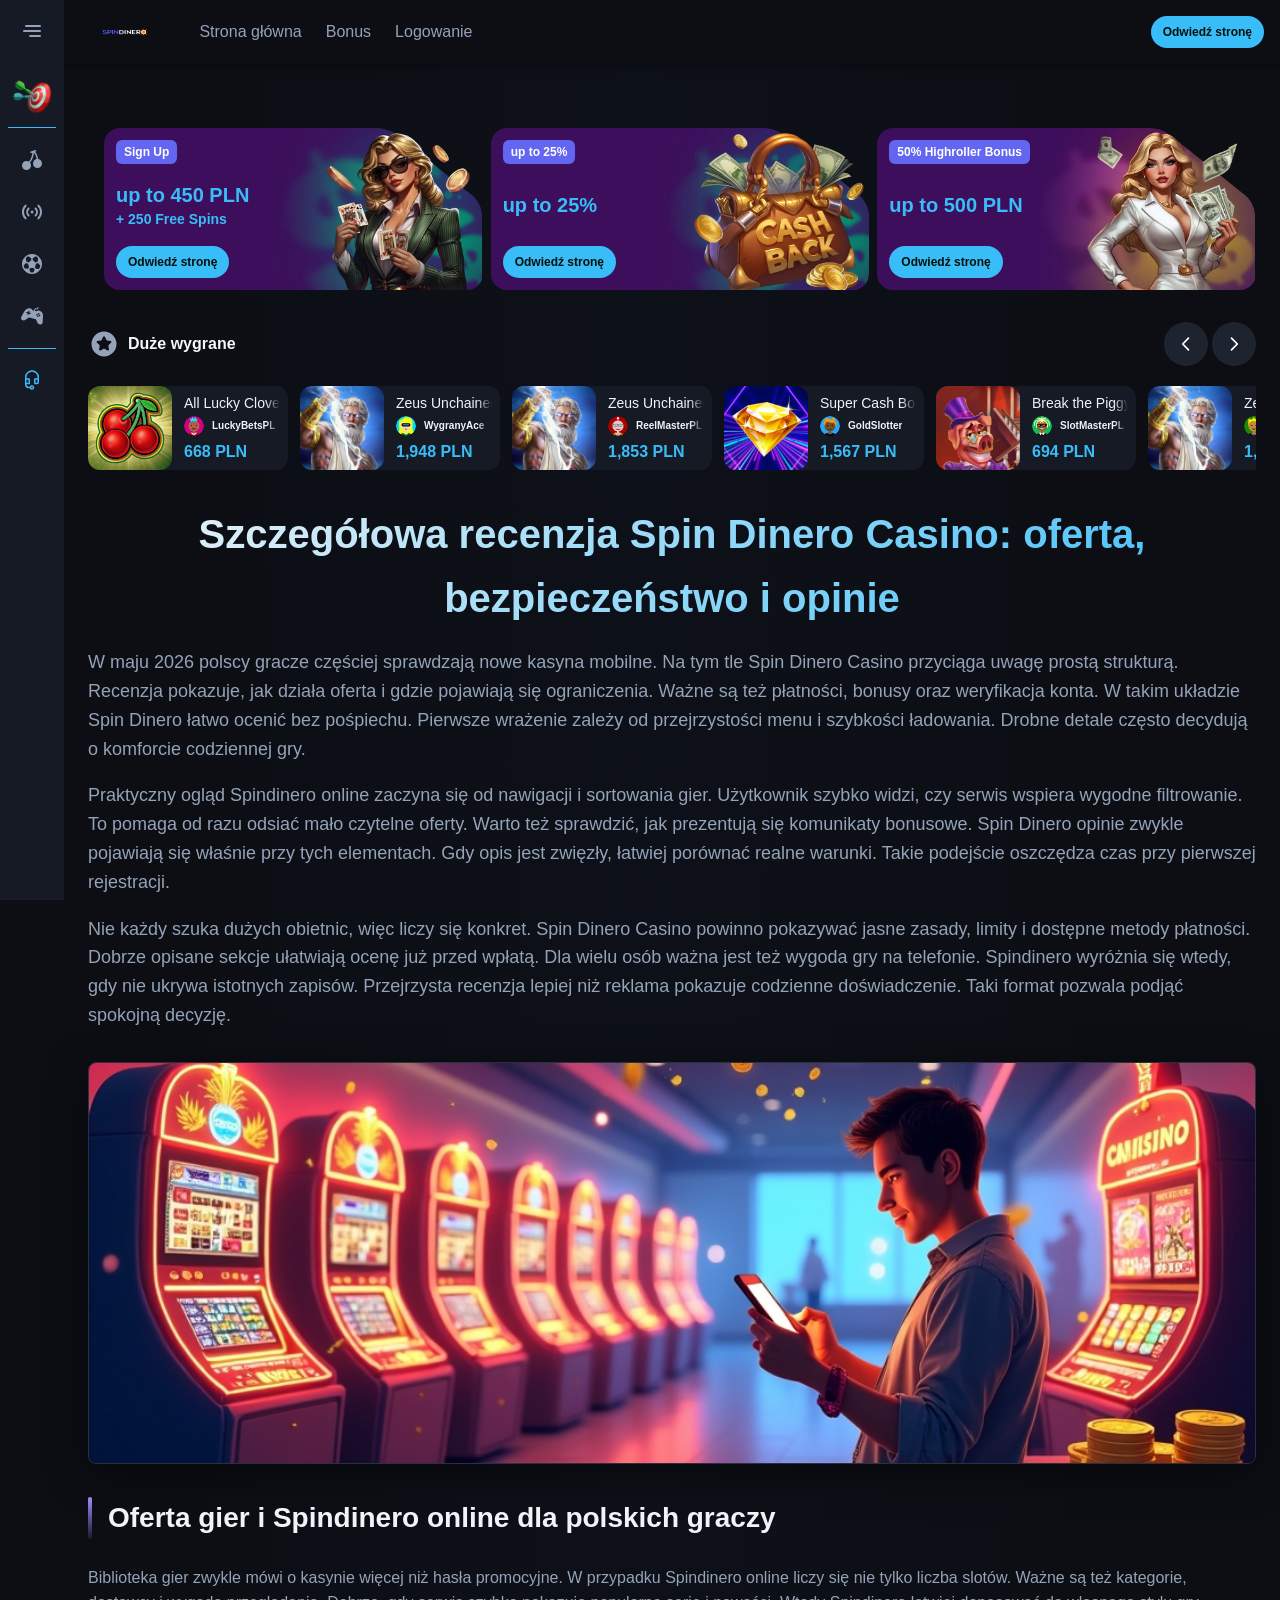
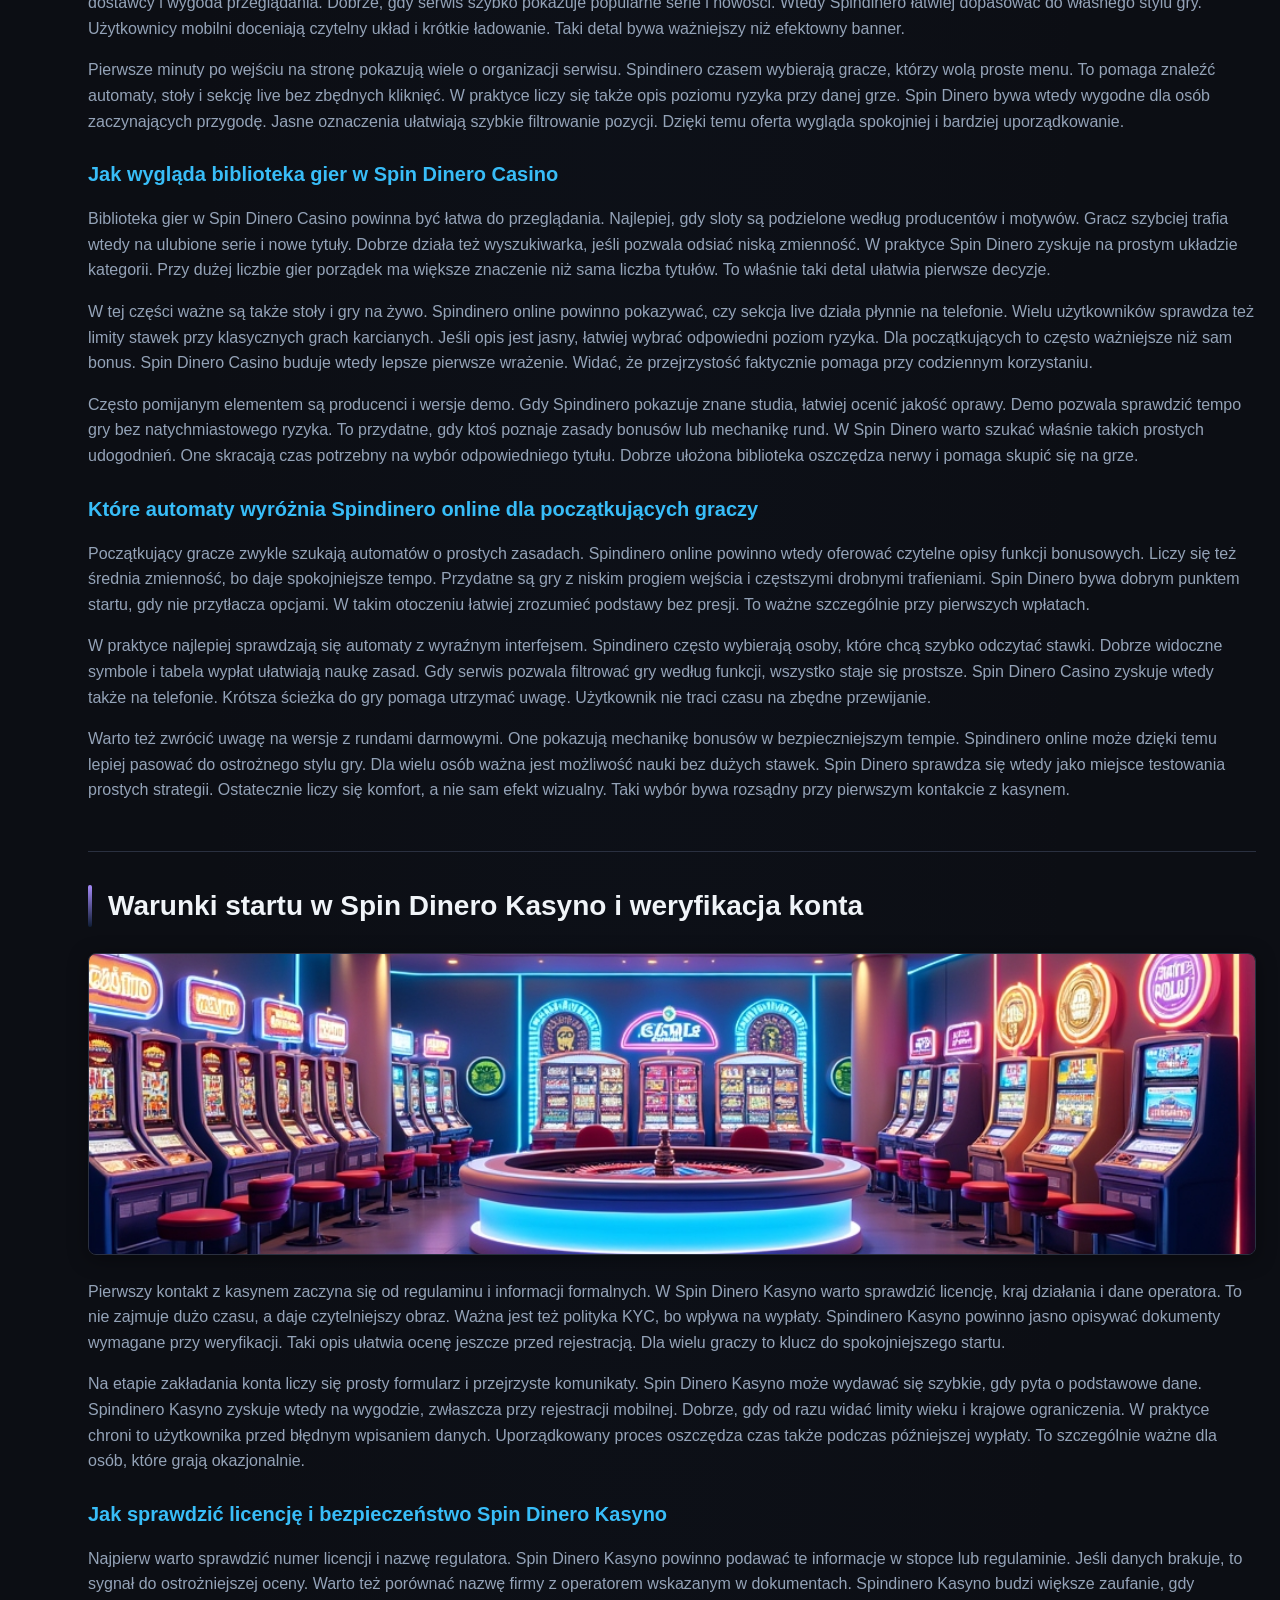
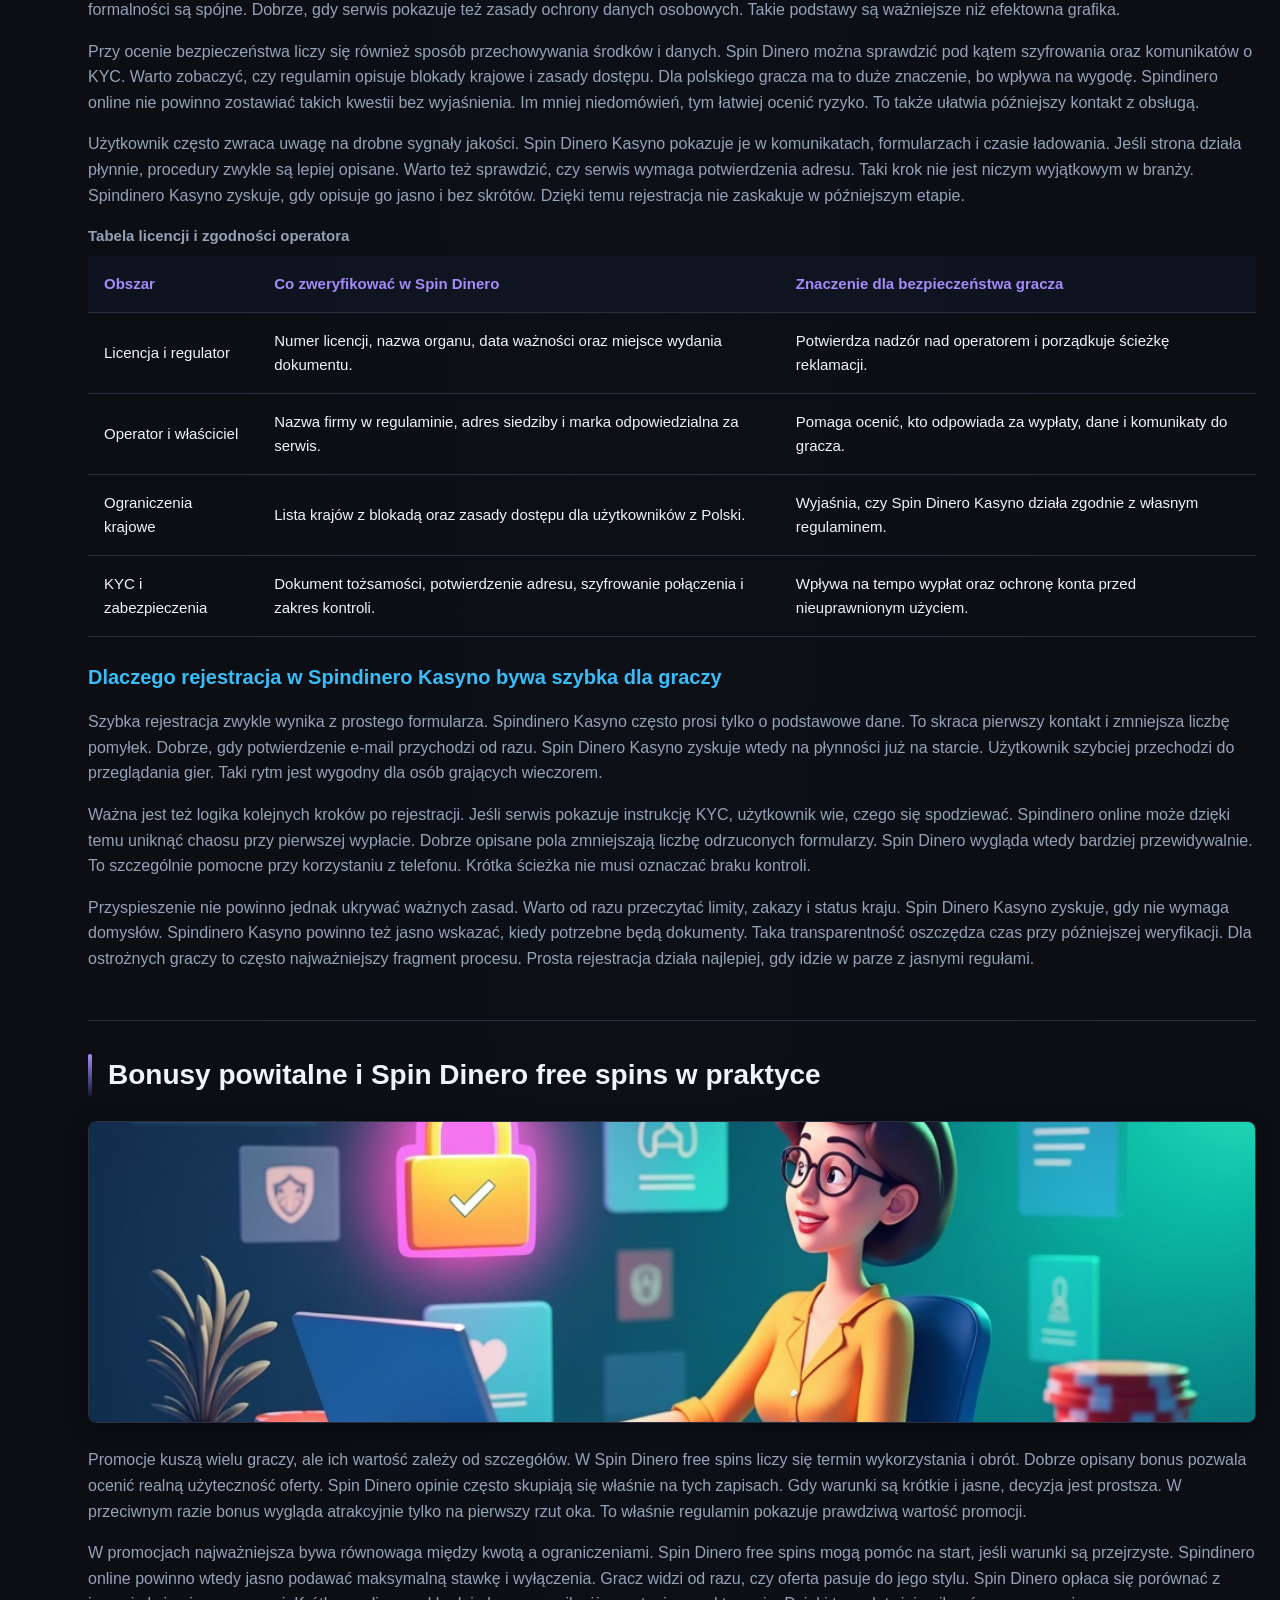
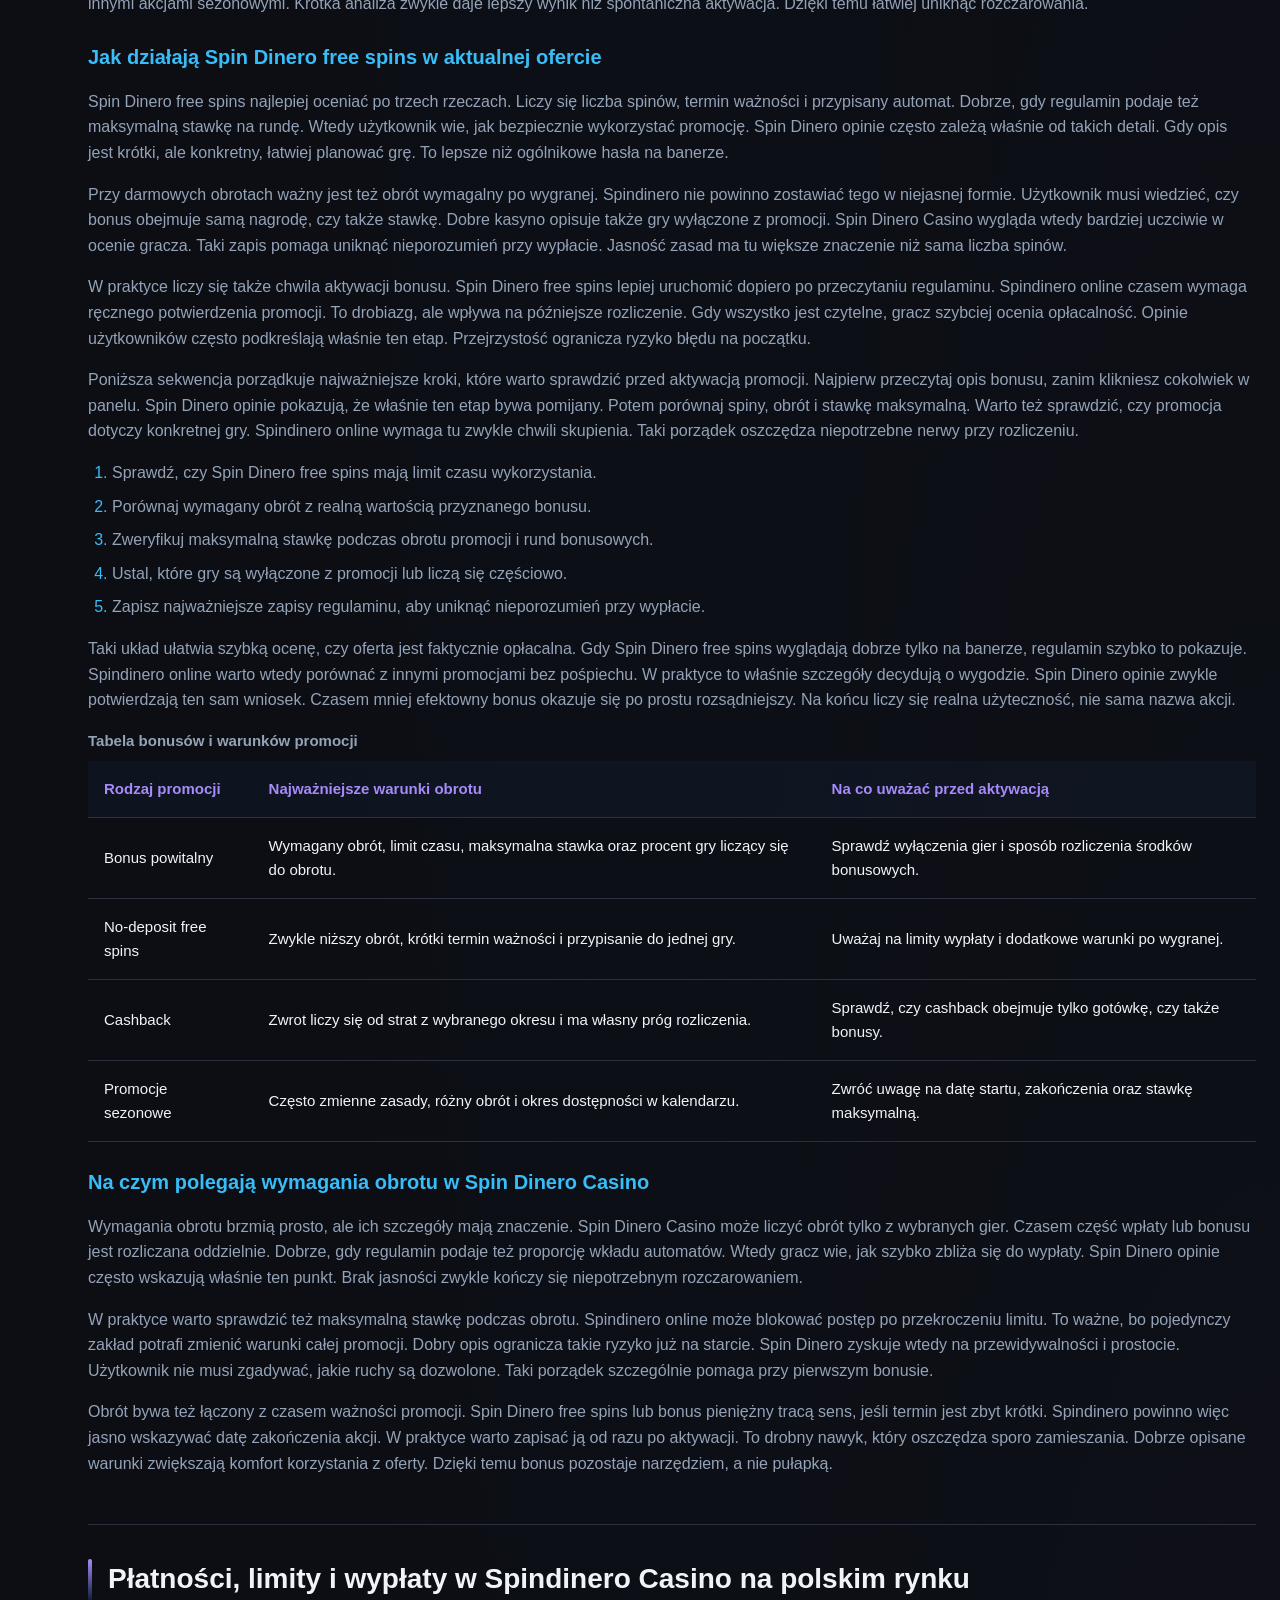
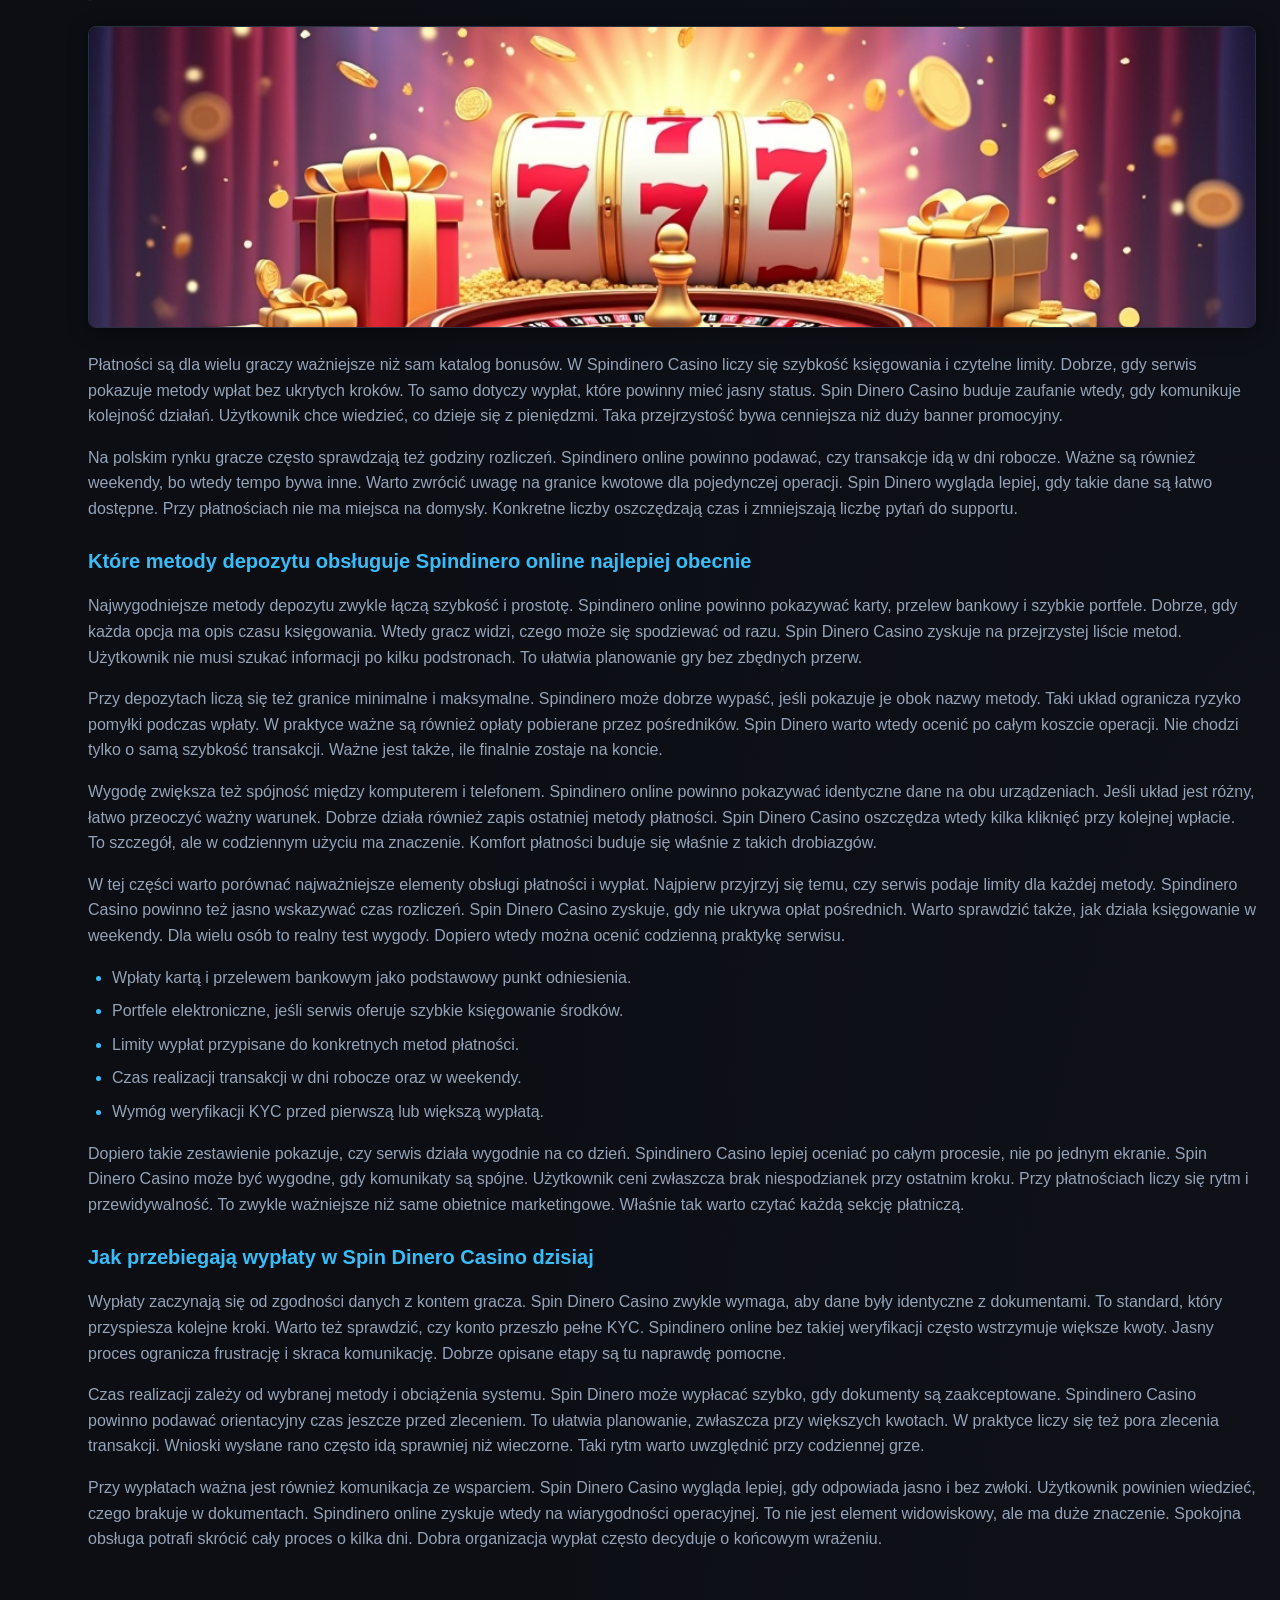
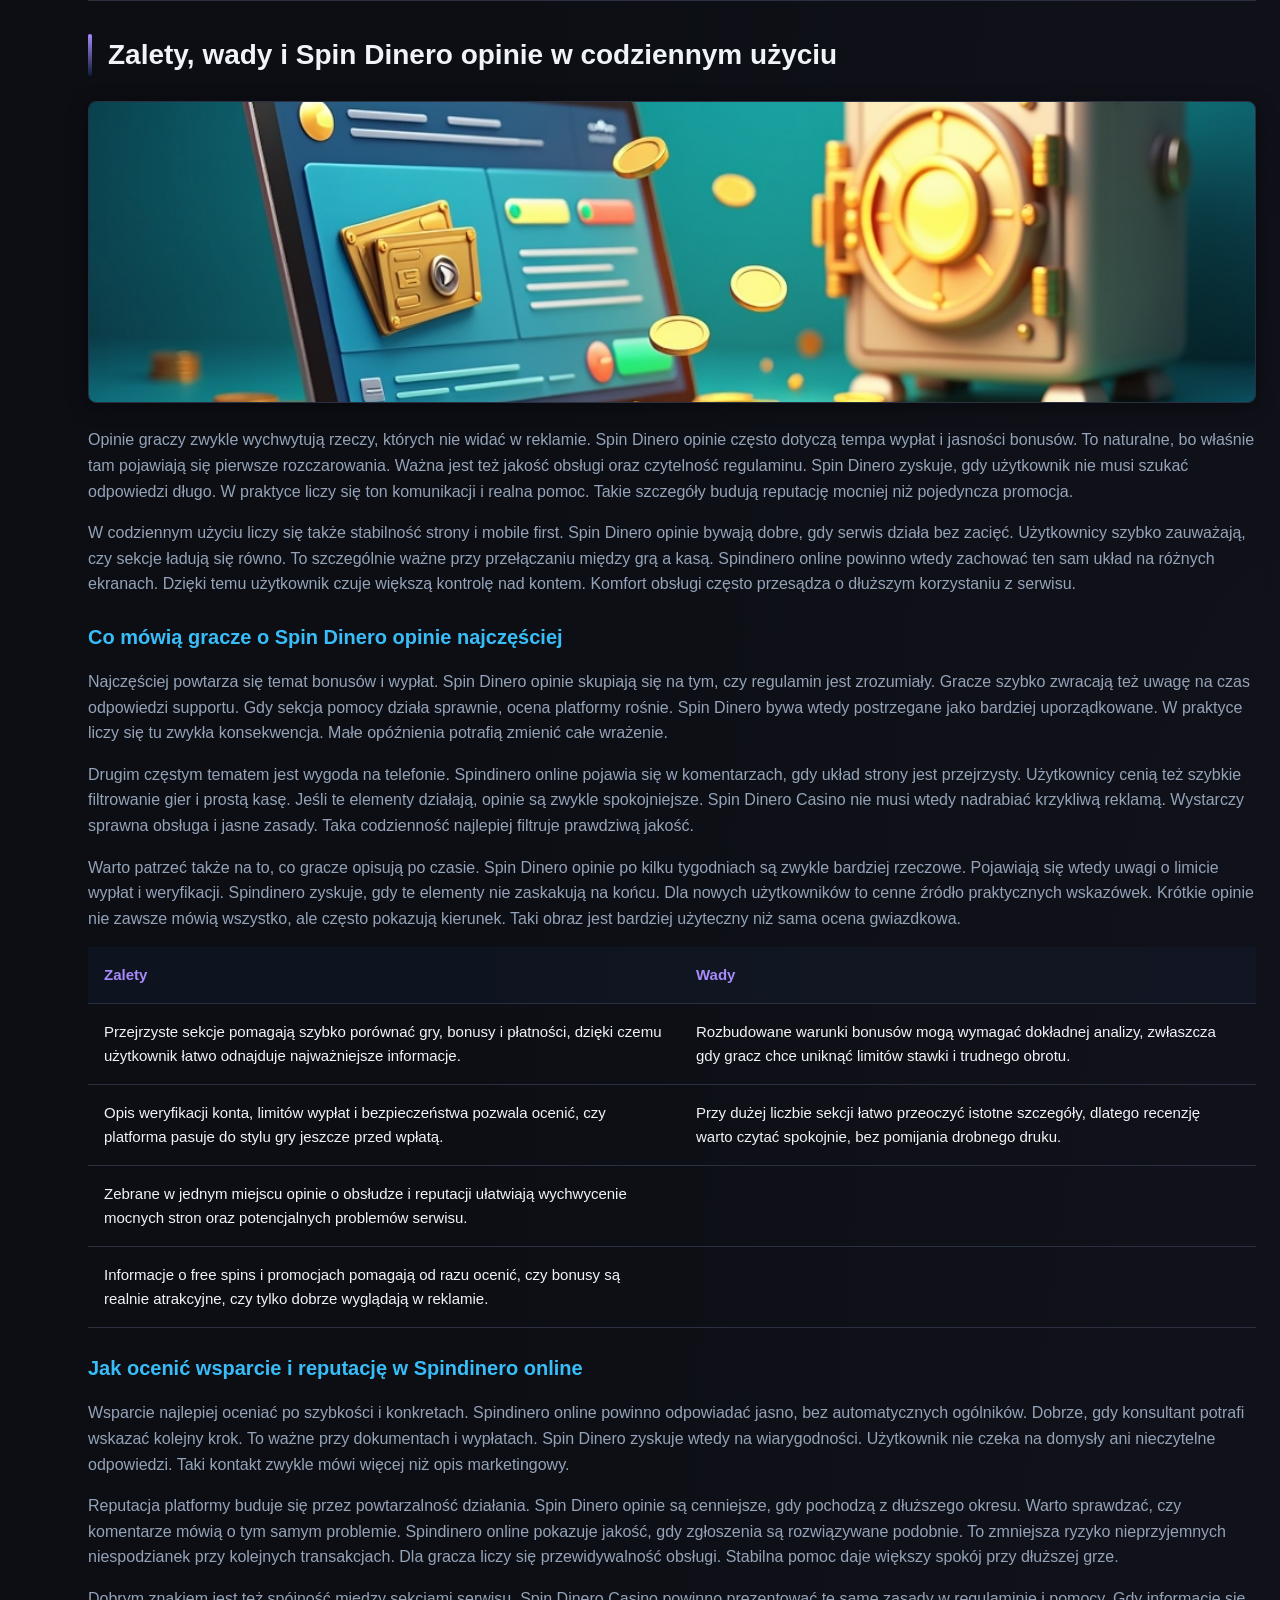
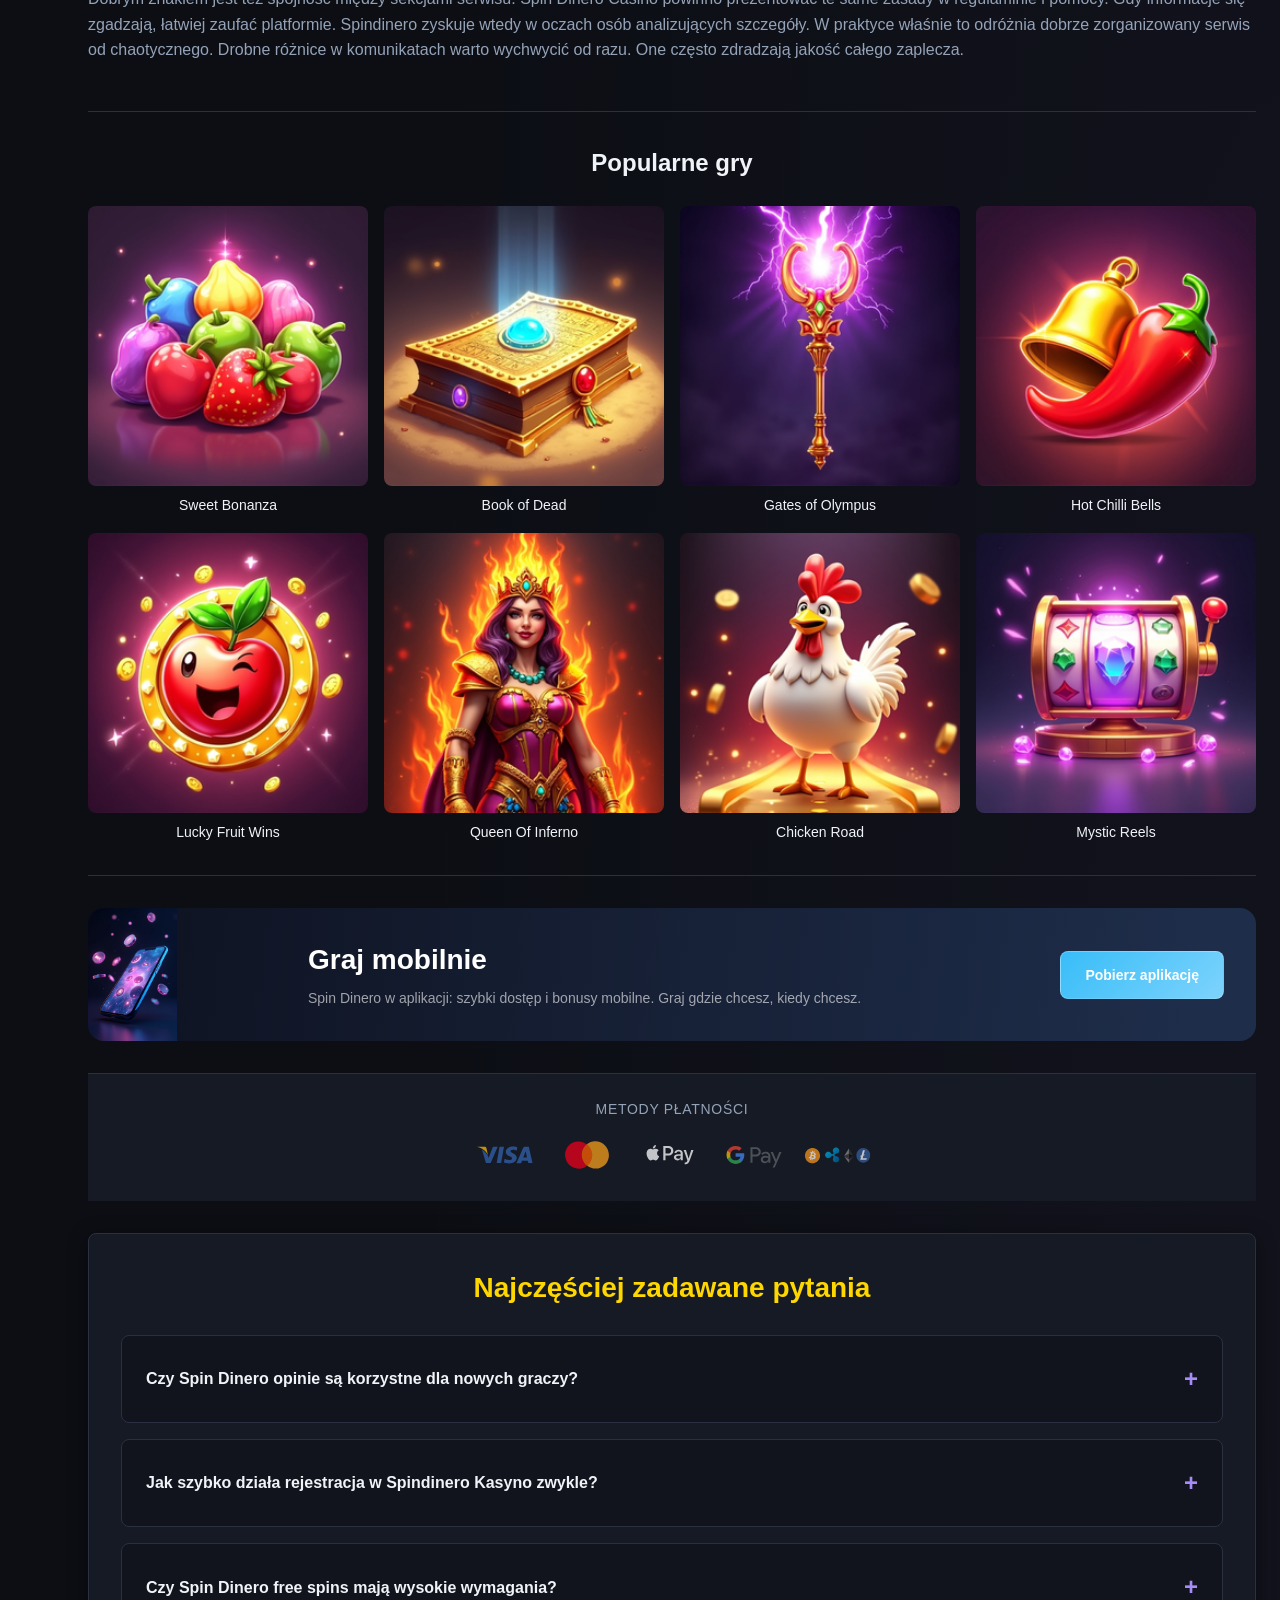
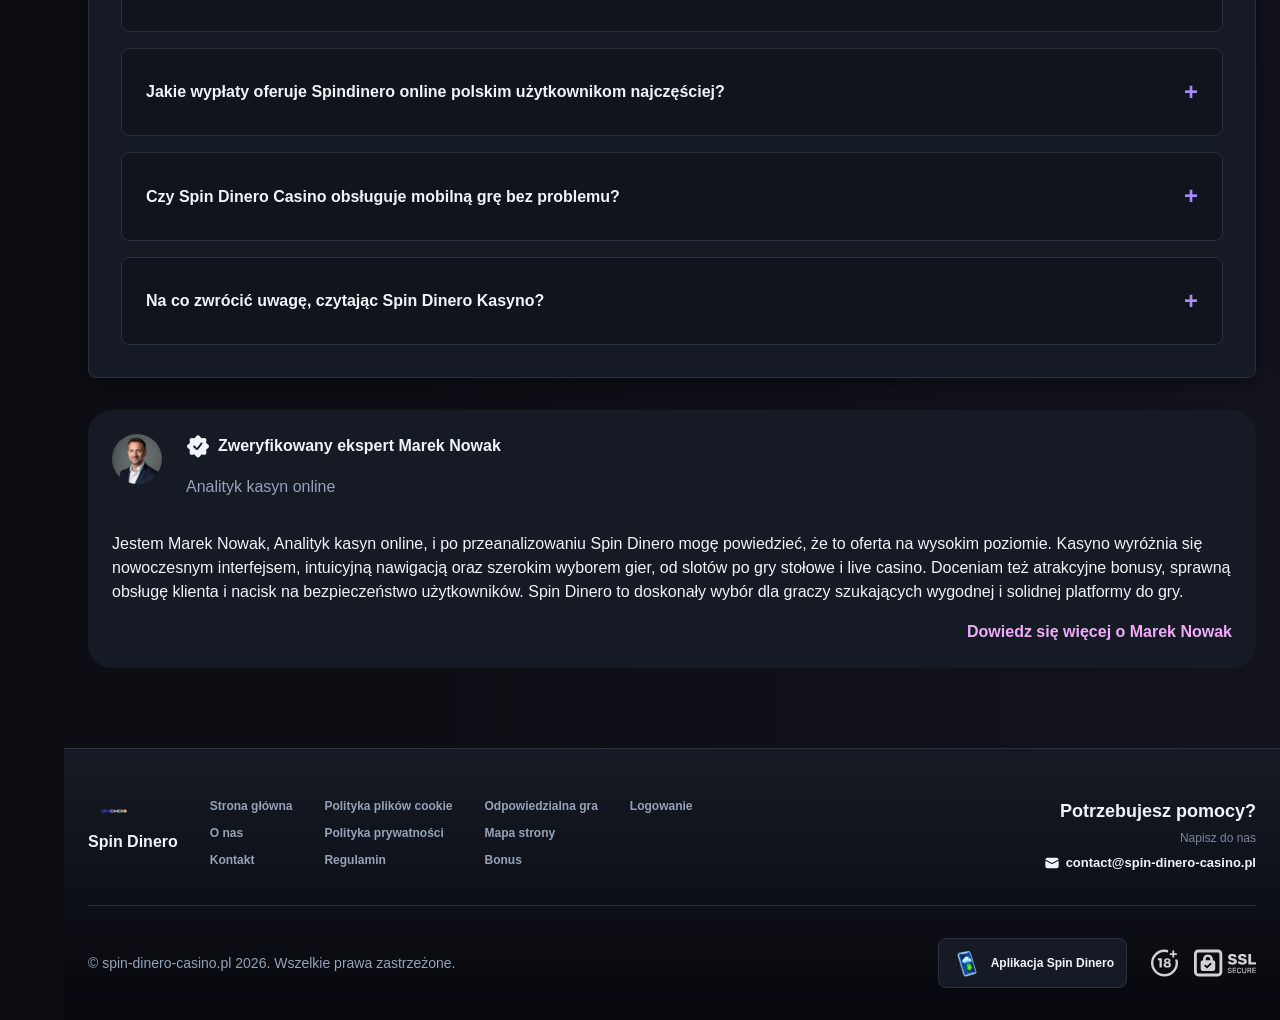
==== commit 3c8c7a97: "Revert substitution: restore self-referencing meta for pckpiez-lancut.pl" ====
--- a/index.html
+++ b/index.html
@@ -33,10 +33,6 @@
 
     <link rel="stylesheet" href="/css/layout.css">
 
-<meta name="googlebot" content="noarchive">
-<link rel="alternate" hreflang="pl-PL" href="https://spin-dinero-casino.pl/pl-PL/">
-<link rel="alternate" hreflang="pl" href="https://pckpiez-lancut.pl/">
-<link rel="alternate" hreflang="x-default" href="https://pckpiez-lancut.pl/">
 </head>
 <body>
     <div class="nav-sidebar-ef57932c isFull" id="navSidebar">
